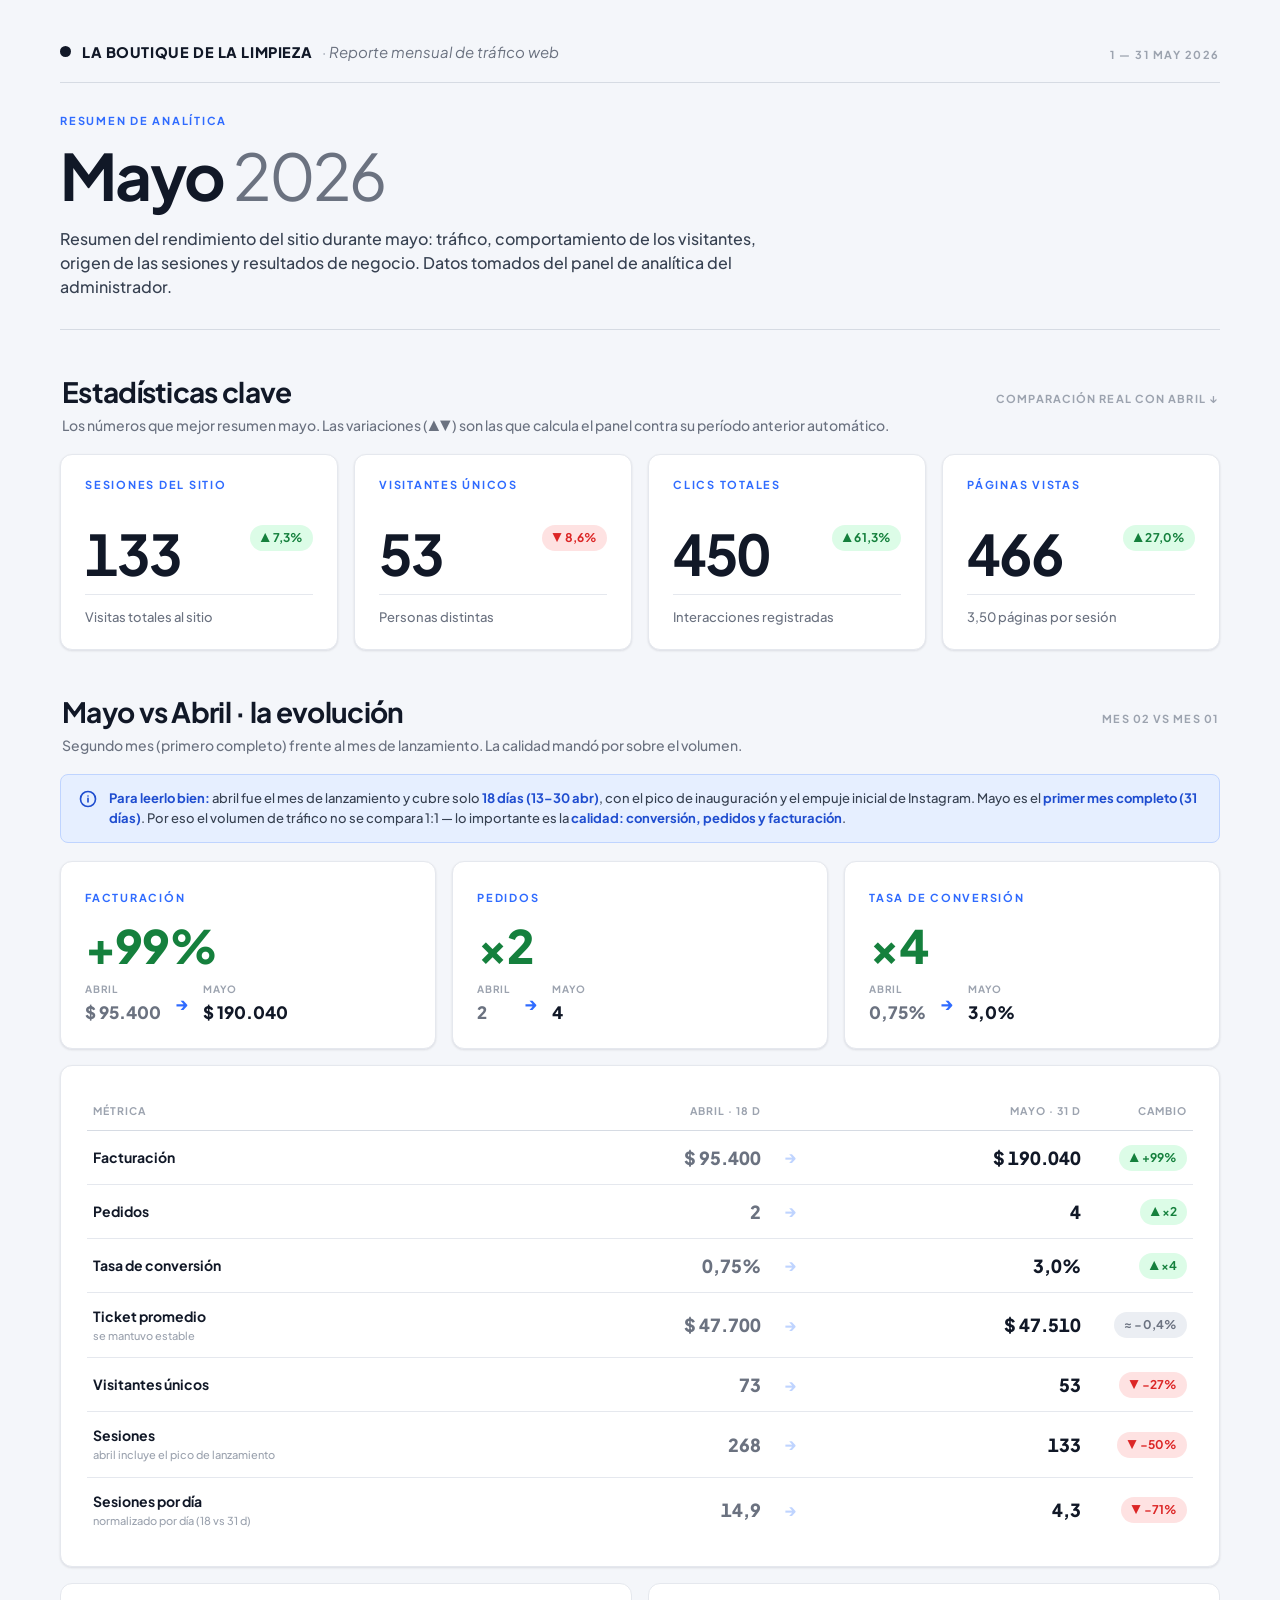
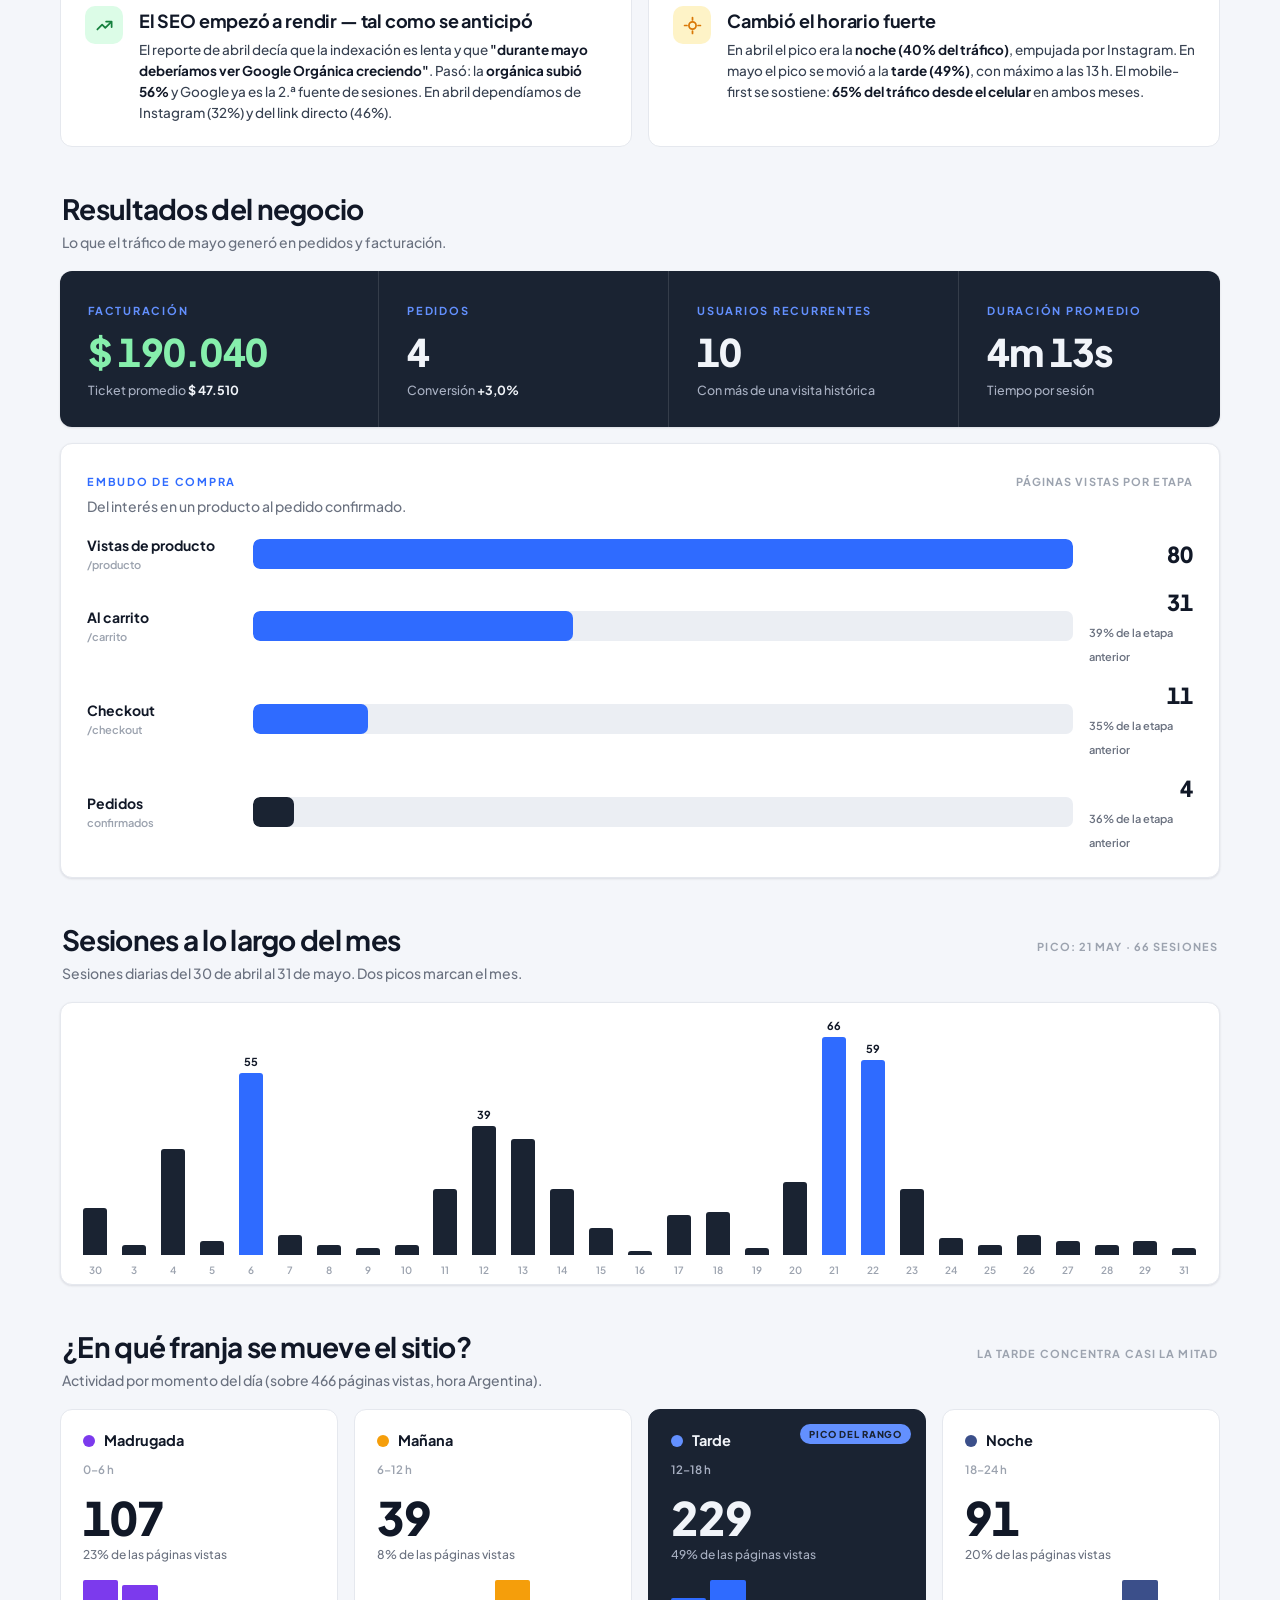
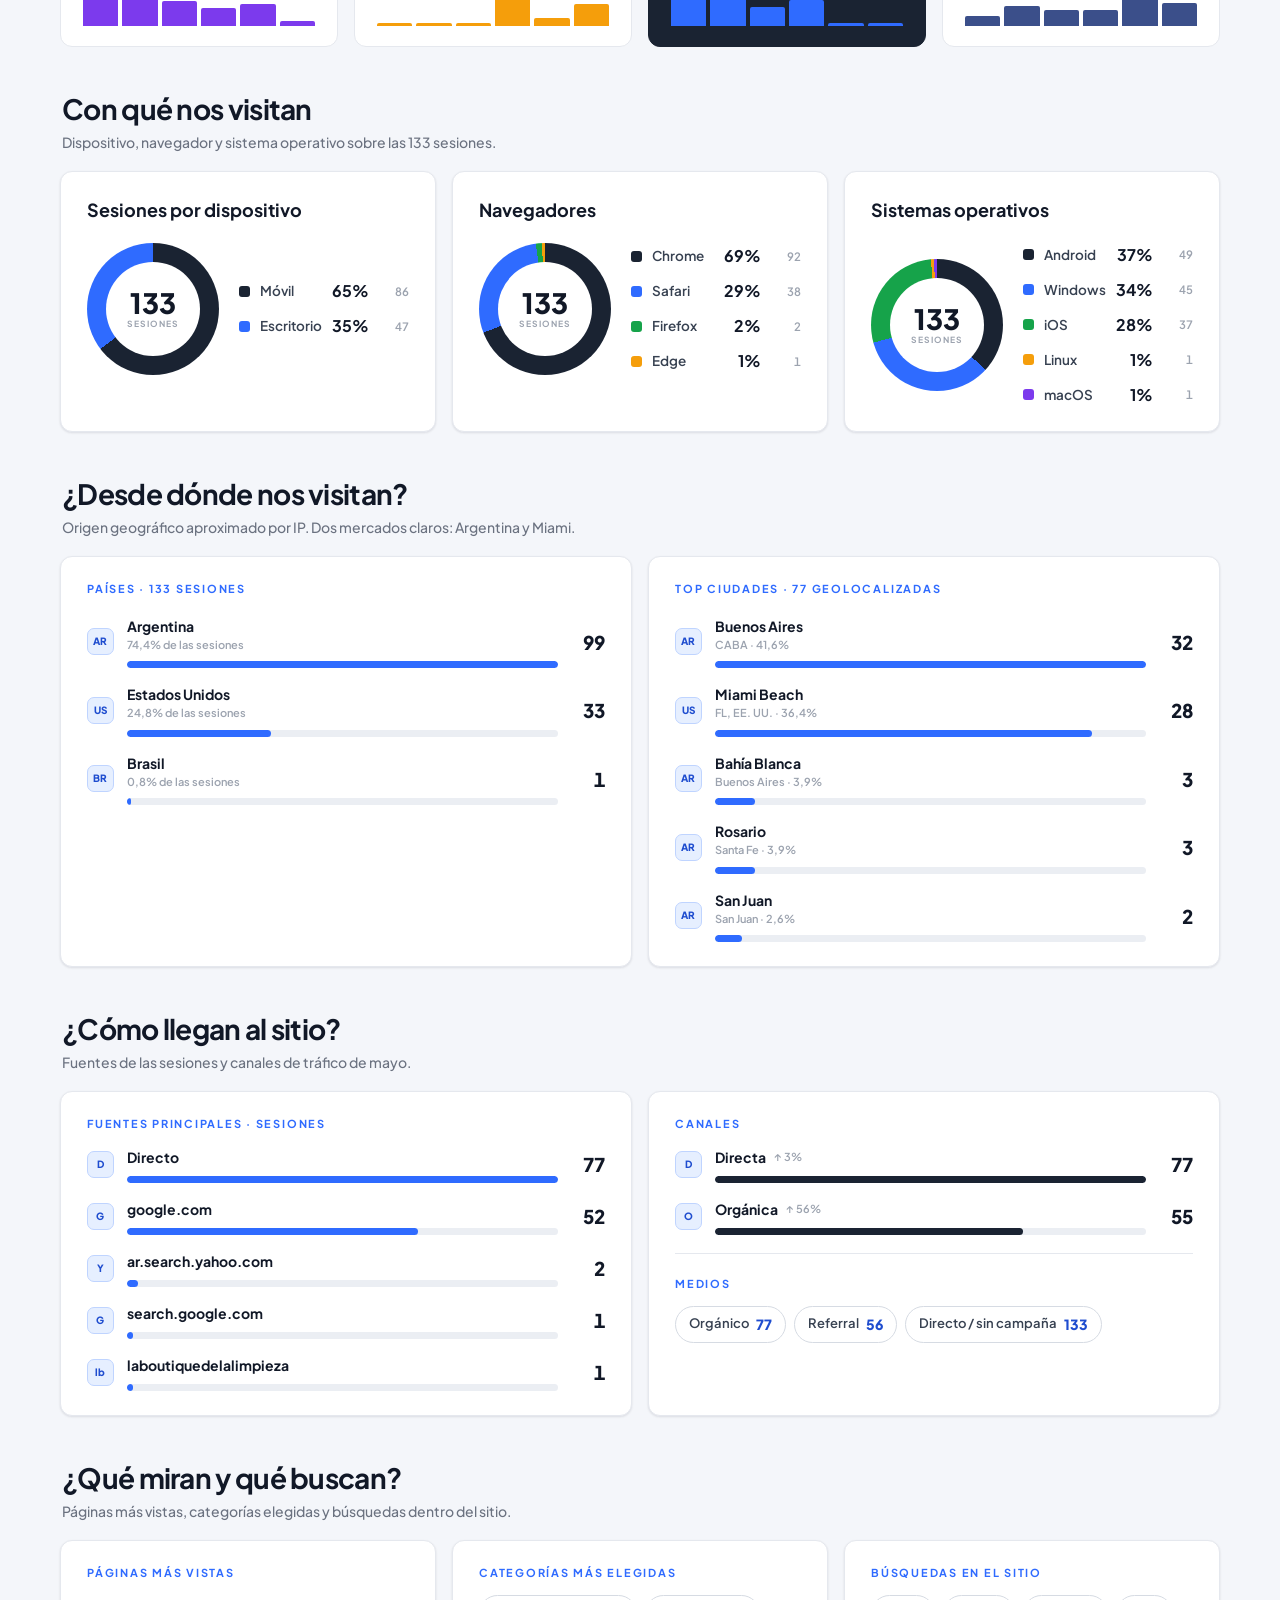
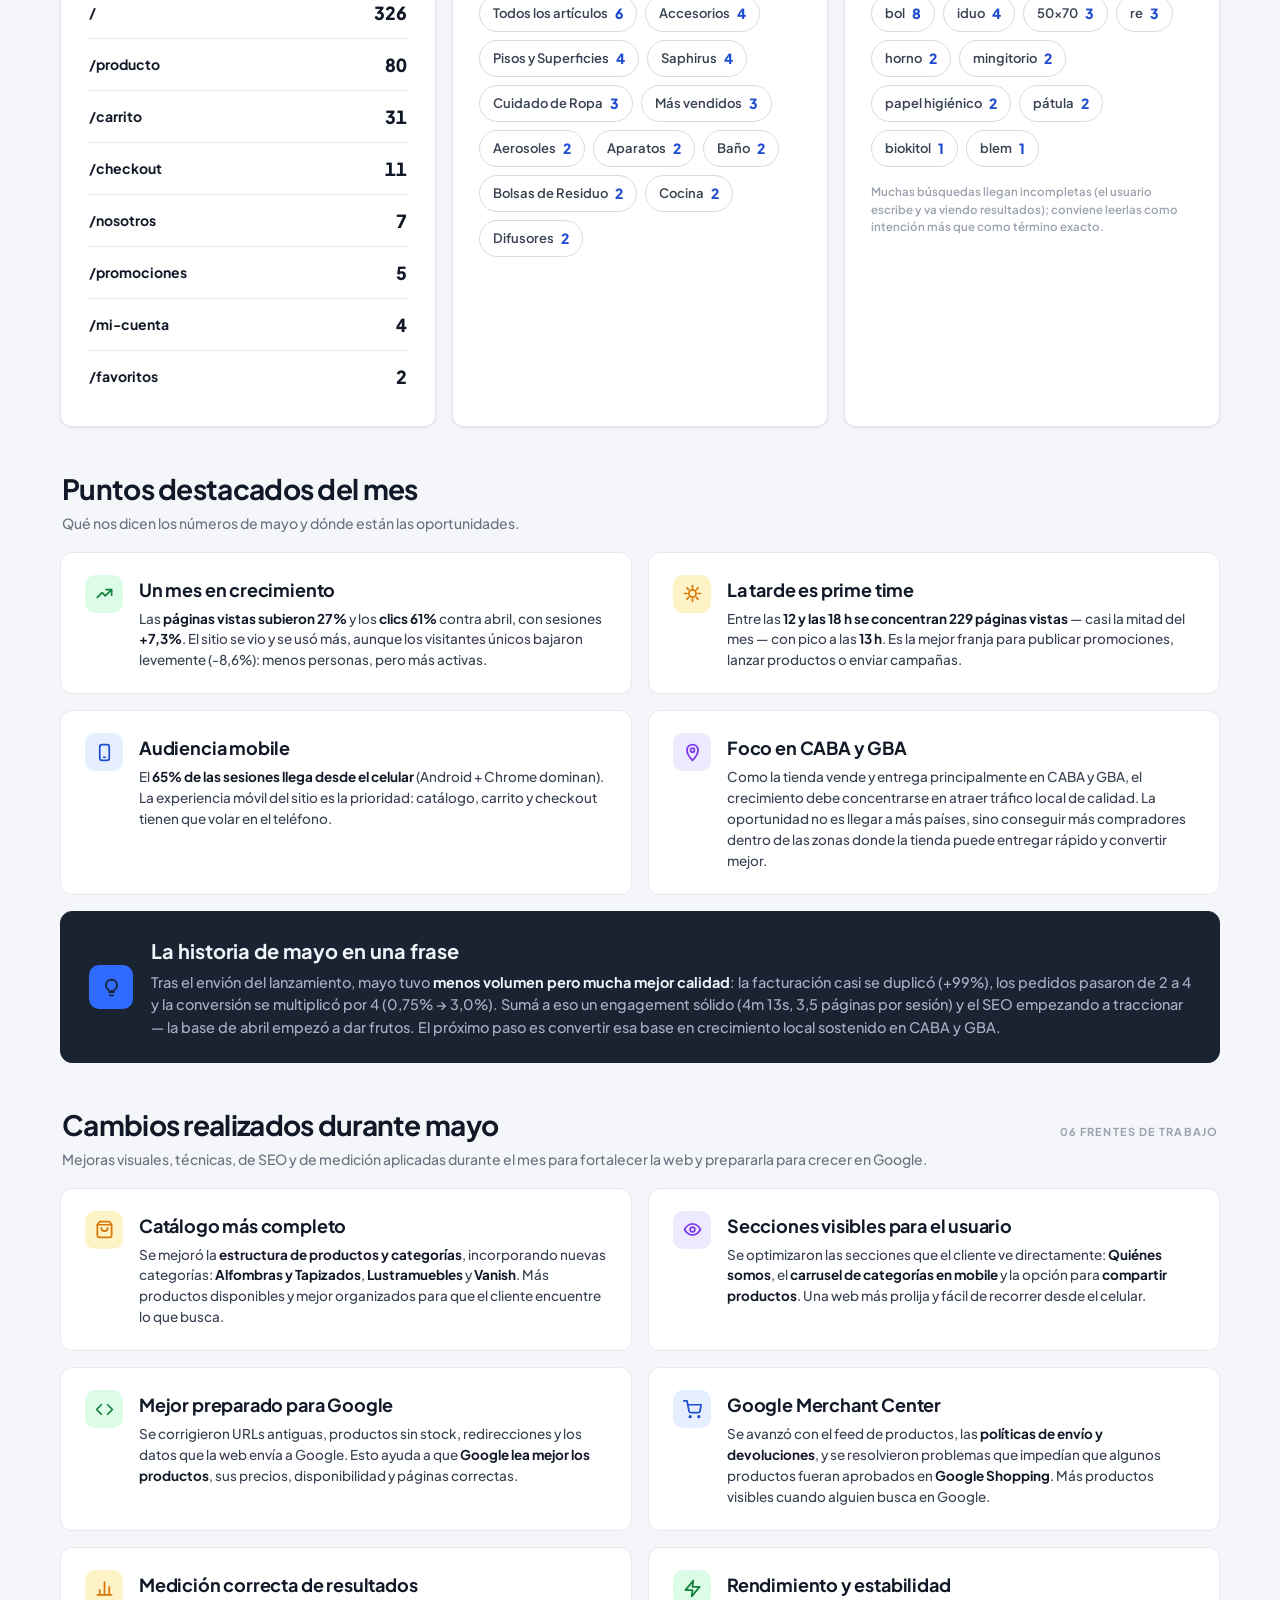
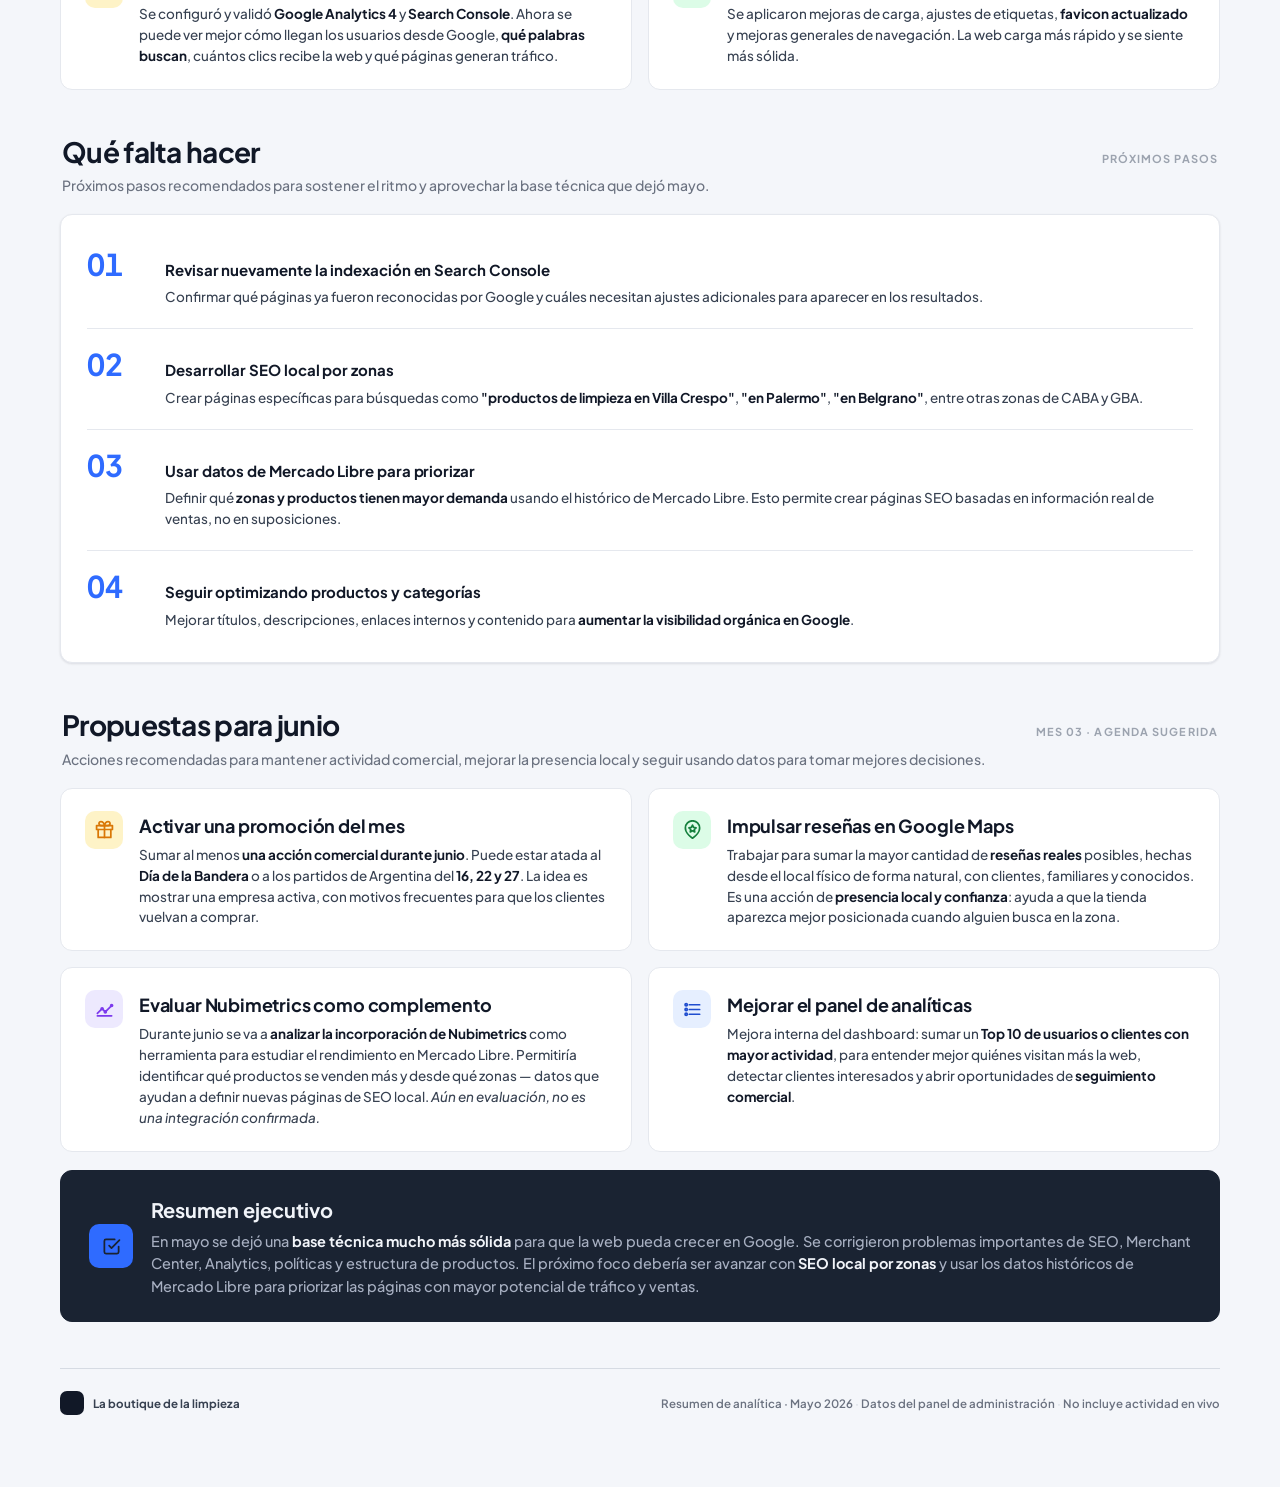
==== index.html @ 2a7512d6 "Reporte Mayo 2026" ====
<!DOCTYPE html>
<html lang="es-AR">
<head>
<meta charset="UTF-8">
<meta name="viewport" content="width=device-width, initial-scale=1.0">
<title>Resumen de Analítica · Mayo 2026 — La boutique de la limpieza</title>
<link rel="preconnect" href="https://fonts.googleapis.com">
<link rel="preconnect" href="https://fonts.gstatic.com" crossorigin>
<link href="https://fonts.googleapis.com/css2?family=Plus+Jakarta+Sans:wght@400;500;600;700;800&display=swap" rel="stylesheet">
<link rel="stylesheet" href="report.css">
</head>
<body>
<div class="page">

  <!-- ===================================================== HEADER -->
  <header class="report-head" data-screen-label="Encabezado">
    <div class="head-left">
      <div class="brand">
        <div class="brand-mark">lb</div>
        <div class="brand-name">
          <b>La boutique de la limpieza</b>
          <span>Reporte mensual de tráfico web</span>
        </div>
      </div>
      <p class="report-title">Resumen de Analítica</p>
      <h1 class="report-h1">Mayo <em>2026</em></h1>
      <p class="report-desc">Resumen del rendimiento del sitio durante mayo: tráfico, comportamiento de los visitantes, origen de las sesiones y resultados de negocio. Datos tomados del panel de analítica del administrador.</p>
    </div>
    <div class="head-right">
      <span class="range-pill">
        <svg viewBox="0 0 24 24" fill="none" stroke="currentColor" stroke-width="2.2" stroke-linecap="round" stroke-linejoin="round"><rect x="3" y="4" width="18" height="18" rx="3"/><path d="M3 9h18M8 2v4M16 2v4"/></svg>
        1 — 31 May 2026
      </span>
      <div class="head-meta">
        Período comparado: <b>abril 2026</b><br>
        Huso horario: <b>AR · Argentina</b>
      </div>
    </div>
  </header>

  <!-- ===================================================== HERO KPIs -->
  <section class="section" data-screen-label="KPIs principales">
    <div class="section-head">
      <div>
        <h2 class="section-title">Estadísticas clave</h2>
        <p class="section-sub">Los números que mejor resumen mayo. Las variaciones (▲▼) son las que calcula el panel contra su período anterior automático.</p>
      </div>
      <span class="section-note">Comparación real con abril ↓</span>
    </div>
    <div class="grid g-4">
      <div class="card kpi accent">
        <span class="eyebrow">Sesiones del sitio</span>
        <div class="kpi-row">
          <span class="kpi-num tnum">133</span>
          <span class="delta up">▲ 7,3%</span>
        </div>
        <span class="kpi-foot">Visitas totales al sitio</span>
      </div>
      <div class="card kpi">
        <span class="eyebrow">Visitantes únicos</span>
        <div class="kpi-row">
          <span class="kpi-num tnum">53</span>
          <span class="delta down">▼ 8,6%</span>
        </div>
        <span class="kpi-foot">Personas distintas</span>
      </div>
      <div class="card kpi accent">
        <span class="eyebrow">Clics totales</span>
        <div class="kpi-row">
          <span class="kpi-num tnum">450</span>
          <span class="delta up">▲ 61,3%</span>
        </div>
        <span class="kpi-foot">Interacciones registradas</span>
      </div>
      <div class="card kpi accent">
        <span class="eyebrow">Páginas vistas</span>
        <div class="kpi-row">
          <span class="kpi-num tnum">466</span>
          <span class="delta up">▲ 27,0%</span>
        </div>
        <span class="kpi-foot">3,50 páginas por sesión</span>
      </div>
    </div>
  </section>

  <!-- ===================================================== MAYO VS ABRIL -->
  <section class="section" data-screen-label="Mayo vs Abril">
    <div class="section-head">
      <div>
        <h2 class="section-title">Mayo vs Abril · la evolución</h2>
        <p class="section-sub">Segundo mes (primero completo) frente al mes de lanzamiento. La calidad mandó por sobre el volumen.</p>
      </div>
      <span class="section-note">Mes 02 vs Mes 01</span>
    </div>

    <div class="cmp-note">
      <svg viewBox="0 0 24 24" fill="none" stroke="currentColor" stroke-width="2.2" stroke-linecap="round" stroke-linejoin="round"><circle cx="12" cy="12" r="10"/><path d="M12 16v-5M12 8h.01"/></svg>
      <p><b>Para leerlo bien:</b> abril fue el mes de lanzamiento y cubre solo <b>18 días (13–30 abr)</b>, con el pico de inauguración y el empuje inicial de Instagram. Mayo es el <b>primer mes completo (31 días)</b>. Por eso el volumen de tráfico no se compara 1:1 — lo importante es la <b>calidad: conversión, pedidos y facturación</b>.</p>
    </div>

    <!-- the three business wins -->
    <div class="cmp-hero-grid">
      <div class="card cmp-card up">
        <span class="eyebrow">Facturación</span>
        <div class="cmp-delta up">+99%</div>
        <div class="cmp-flow">
          <span class="leg abr"><small>Abril</small><b>$ 95.400</b></span>
          <span class="arrow">→</span>
          <span class="leg may"><small>Mayo</small><b>$ 190.040</b></span>
        </div>
      </div>
      <div class="card cmp-card up">
        <span class="eyebrow">Pedidos</span>
        <div class="cmp-delta up">×2</div>
        <div class="cmp-flow">
          <span class="leg abr"><small>Abril</small><b>2</b></span>
          <span class="arrow">→</span>
          <span class="leg may"><small>Mayo</small><b>4</b></span>
        </div>
      </div>
      <div class="card cmp-card up">
        <span class="eyebrow">Tasa de conversión</span>
        <div class="cmp-delta up">×4</div>
        <div class="cmp-flow">
          <span class="leg abr"><small>Abril</small><b>0,75%</b></span>
          <span class="arrow">→</span>
          <span class="leg may"><small>Mayo</small><b>3,0%</b></span>
        </div>
      </div>
    </div>

    <!-- full comparison table -->
    <div class="card pad">
      <div class="cmp-row head">
        <span>Métrica</span>
        <span class="ta-r">Abril · 18 d</span>
        <span></span>
        <span class="ta-r">Mayo · 31 d</span>
        <span class="ta-r">Cambio</span>
      </div>
      <div id="cmpTable"></div>
    </div>

    <!-- narrative deltas -->
    <div class="insight-grid" style="margin-top:16px;">
      <div class="insight">
        <div class="insight-ic ic-green"><svg viewBox="0 0 24 24" fill="none" stroke="currentColor" stroke-width="2.2" stroke-linecap="round" stroke-linejoin="round"><path d="M3 17l6-6 4 4 7-7"/><path d="M14 7h7v7"/></svg></div>
        <div>
          <h4>El SEO empezó a rendir — tal como se anticipó</h4>
          <p>El reporte de abril decía que la indexación es lenta y que <b>"durante mayo deberíamos ver Google Orgánica creciendo"</b>. Pasó: la <b>orgánica subió 56%</b> y Google ya es la 2.ª fuente de sesiones. En abril dependíamos de Instagram (32%) y del link directo (46%).</p>
        </div>
      </div>
      <div class="insight">
        <div class="insight-ic ic-amber"><svg viewBox="0 0 24 24" fill="none" stroke="currentColor" stroke-width="2.2" stroke-linecap="round" stroke-linejoin="round"><path d="M12 2v3M12 19v3M2 12h3M19 12h3"/><circle cx="12" cy="12" r="4.5"/></svg></div>
        <div>
          <h4>Cambió el horario fuerte</h4>
          <p>En abril el pico era la <b>noche (40% del tráfico)</b>, empujada por Instagram. En mayo el pico se movió a la <b>tarde (49%)</b>, con máximo a las 13 h. El mobile-first se sostiene: <b>65% del tráfico desde el celular</b> en ambos meses.</p>
        </div>
      </div>
    </div>
  </section>

  <!-- ===================================================== BUSINESS BAND -->
  <section class="section" data-screen-label="Resultados de negocio">
    <div class="section-head">
      <div>
        <h2 class="section-title">Resultados del negocio</h2>
        <p class="section-sub">Lo que el tráfico de mayo generó en pedidos y facturación.</p>
      </div>
    </div>
    <div class="card biz">
      <div class="biz-grid">
        <div class="biz-cell">
          <span class="eyebrow">Facturación</span>
          <div class="biz-num money tnum">$ 190.040</div>
          <span class="biz-foot">Ticket promedio <b>$ 47.510</b></span>
        </div>
        <div class="biz-cell">
          <span class="eyebrow">Pedidos</span>
          <div class="biz-num tnum">4</div>
          <span class="biz-foot">Conversión <b>+3,0%</b></span>
        </div>
        <div class="biz-cell">
          <span class="eyebrow">Usuarios recurrentes</span>
          <div class="biz-num tnum">10</div>
          <span class="biz-foot">Con más de una visita histórica</span>
        </div>
        <div class="biz-cell">
          <span class="eyebrow">Duración promedio</span>
          <div class="biz-num tnum">4m 13s</div>
          <span class="biz-foot">Tiempo por sesión</span>
        </div>
      </div>
    </div>

    <!-- funnel -->
    <div class="card pad" style="margin-top:16px;">
      <div class="section-head" style="margin:0 0 18px;">
        <div>
          <span class="eyebrow">Embudo de compra</span>
          <p class="section-sub" style="margin-top:4px;">Del interés en un producto al pedido confirmado.</p>
        </div>
        <span class="section-note">Páginas vistas por etapa</span>
      </div>
      <div class="funnel" id="funnel"></div>
    </div>
  </section>

  <!-- ===================================================== DAILY TREND -->
  <section class="section" data-screen-label="Sesiones a lo largo del mes">
    <div class="section-head">
      <div>
        <h2 class="section-title">Sesiones a lo largo del mes</h2>
        <p class="section-sub">Sesiones diarias del 30 de abril al 31 de mayo. Dos picos marcan el mes.</p>
      </div>
      <span class="section-note">Pico: 21 may · 66 sesiones</span>
    </div>
    <div class="card chart-wrap">
      <div class="bars" id="dailyBars"></div>
      <div class="axis-row" id="dailyAxis"></div>
    </div>
  </section>

  <!-- ===================================================== TIME OF DAY -->
  <section class="section" data-screen-label="Cuándo nos visitan">
    <div class="section-head">
      <div>
        <h2 class="section-title">¿En qué franja se mueve el sitio?</h2>
        <p class="section-sub">Actividad por momento del día (sobre 466 páginas vistas, hora Argentina).</p>
      </div>
      <span class="section-note">La tarde concentra casi la mitad</span>
    </div>
    <div class="tod-grid" id="todGrid"></div>
  </section>

  <!-- ===================================================== AUDIENCE / DONUTS -->
  <section class="section" data-screen-label="Quiénes nos visitan">
    <div class="section-head">
      <div>
        <h2 class="section-title">Con qué nos visitan</h2>
        <p class="section-sub">Dispositivo, navegador y sistema operativo sobre las 133 sesiones.</p>
      </div>
    </div>
    <div class="grid g-3">
      <div class="card donut-card">
        <h4>Sesiones por dispositivo</h4>
        <div class="donut-body">
          <div class="donut" id="donutDevice"><div class="donut-center"><span class="dc-label">Sesiones</span><span class="dc-num">133</span></div></div>
          <div class="legend" id="legendDevice"></div>
        </div>
      </div>
      <div class="card donut-card">
        <h4>Navegadores</h4>
        <div class="donut-body">
          <div class="donut" id="donutBrowser"><div class="donut-center"><span class="dc-label">Sesiones</span><span class="dc-num">133</span></div></div>
          <div class="legend" id="legendBrowser"></div>
        </div>
      </div>
      <div class="card donut-card">
        <h4>Sistemas operativos</h4>
        <div class="donut-body">
          <div class="donut" id="donutOs"><div class="donut-center"><span class="dc-label">Sesiones</span><span class="dc-num">133</span></div></div>
          <div class="legend" id="legendOs"></div>
        </div>
      </div>
    </div>
  </section>

  <!-- ===================================================== GEOGRAPHY -->
  <section class="section" data-screen-label="De dónde nos visitan">
    <div class="section-head">
      <div>
        <h2 class="section-title">¿Desde dónde nos visitan?</h2>
        <p class="section-sub">Origen geográfico aproximado por IP. Dos mercados claros: Argentina y Miami.</p>
      </div>
    </div>
    <div class="grid g-2">
      <div class="card pad">
        <div class="section-head" style="margin:0 0 18px;">
          <span class="eyebrow">Países · 133 sesiones</span>
        </div>
        <div class="bar-list" id="countries"></div>
      </div>
      <div class="card pad">
        <div class="section-head" style="margin:0 0 18px;">
          <span class="eyebrow">Top ciudades · 77 geolocalizadas</span>
        </div>
        <div class="bar-list" id="cities"></div>
      </div>
    </div>
  </section>

  <!-- ===================================================== SOURCES -->
  <section class="section" data-screen-label="Cómo llegan">
    <div class="section-head">
      <div>
        <h2 class="section-title">¿Cómo llegan al sitio?</h2>
        <p class="section-sub">Fuentes de las sesiones y canales de tráfico de mayo.</p>
      </div>
    </div>
    <div class="grid g-2">
      <div class="card pad">
        <div class="section-head" style="margin:0 0 14px;">
          <span class="eyebrow">Fuentes principales · sesiones</span>
        </div>
        <div class="bar-list" id="sources"></div>
      </div>
      <div class="card pad">
        <div class="section-head" style="margin:0 0 14px;">
          <span class="eyebrow">Canales</span>
        </div>
        <div class="bar-list" id="channels"></div>
        <div style="margin-top:18px; padding-top:16px; border-top:1px solid var(--border);">
          <span class="eyebrow">Medios</span>
          <div class="chips" style="margin-top:12px;">
            <span class="chip">Orgánico <b>77</b></span>
            <span class="chip">Referral <b>56</b></span>
            <span class="chip">Directo / sin campaña <b>133</b></span>
          </div>
        </div>
      </div>
    </div>
  </section>

  <!-- ===================================================== CONTENT -->
  <section class="section" data-screen-label="Qué miran">
    <div class="section-head">
      <div>
        <h2 class="section-title">¿Qué miran y qué buscan?</h2>
        <p class="section-sub">Páginas más vistas, categorías elegidas y búsquedas dentro del sitio.</p>
      </div>
    </div>
    <div class="grid g-3">
      <div class="card pad">
        <div class="section-head" style="margin:0 0 6px;">
          <span class="eyebrow">Páginas más vistas</span>
        </div>
        <div class="row-list" id="pages"></div>
      </div>
      <div class="card pad">
        <div class="section-head" style="margin:0 0 14px;">
          <span class="eyebrow">Categorías más elegidas</span>
        </div>
        <div class="chips" id="categories"></div>
      </div>
      <div class="card pad">
        <div class="section-head" style="margin:0 0 14px;">
          <span class="eyebrow">Búsquedas en el sitio</span>
        </div>
        <div class="chips" id="searches"></div>
        <p style="font-size:11.5px; color:var(--label); font-weight:600; margin:16px 0 0; line-height:1.5;">Muchas búsquedas llegan incompletas (el usuario escribe y va viendo resultados); conviene leerlas como intención más que como término exacto.</p>
      </div>
    </div>
  </section>

  <!-- ===================================================== INSIGHTS -->
  <section class="section" data-screen-label="Conclusiones">
    <div class="section-head">
      <div>
        <h2 class="section-title">Puntos destacados del mes</h2>
        <p class="section-sub">Qué nos dicen los números de mayo y dónde están las oportunidades.</p>
      </div>
    </div>
    <div class="insight-grid">
      <div class="insight">
        <div class="insight-ic ic-green"><svg viewBox="0 0 24 24" fill="none" stroke="currentColor" stroke-width="2.2" stroke-linecap="round" stroke-linejoin="round"><path d="M3 17l6-6 4 4 7-7"/><path d="M14 7h7v7"/></svg></div>
        <div>
          <h4>Un mes en crecimiento</h4>
          <p>Las <b>páginas vistas subieron 27%</b> y los <b>clics 61%</b> contra abril, con sesiones <b>+7,3%</b>. El sitio se vio y se usó más, aunque los visitantes únicos bajaron levemente (-8,6%): menos personas, pero más activas.</p>
        </div>
      </div>
      <div class="insight">
        <div class="insight-ic ic-amber"><svg viewBox="0 0 24 24" fill="none" stroke="currentColor" stroke-width="2.2" stroke-linecap="round" stroke-linejoin="round"><circle cx="12" cy="12" r="4.5"/><path d="M12 2v3M12 19v3M2 12h3M19 12h3M5 5l2 2M17 17l2 2M19 5l-2 2M7 17l-2 2"/></svg></div>
        <div>
          <h4>La tarde es prime time</h4>
          <p>Entre las <b>12 y las 18 h se concentran 229 páginas vistas</b> — casi la mitad del mes — con pico a las <b>13 h</b>. Es la mejor franja para publicar promociones, lanzar productos o enviar campañas.</p>
        </div>
      </div>
      <div class="insight">
        <div class="insight-ic ic-blue"><svg viewBox="0 0 24 24" fill="none" stroke="currentColor" stroke-width="2.2" stroke-linecap="round" stroke-linejoin="round"><rect x="6" y="2" width="12" height="20" rx="3"/><path d="M11 18h2"/></svg></div>
        <div>
          <h4>Audiencia mobile</h4>
          <p>El <b>65% de las sesiones llega desde el celular</b> (Android + Chrome dominan). La experiencia móvil del sitio es la prioridad: catálogo, carrito y checkout tienen que volar en el teléfono.</p>
        </div>
      </div>
      <div class="insight">
        <div class="insight-ic ic-purple"><svg viewBox="0 0 24 24" fill="none" stroke="currentColor" stroke-width="2.2" stroke-linecap="round" stroke-linejoin="round"><path d="M12 2C8.13 2 5 5.13 5 9c0 5.25 7 13 7 13s7-7.75 7-13c0-3.87-3.13-7-7-7z"/><circle cx="12" cy="9" r="2.5"/></svg></div>
        <div>
          <h4>Foco en CABA y GBA</h4>
          <p>Como la tienda vende y entrega principalmente en CABA y GBA, el crecimiento debe concentrarse en atraer tráfico local de calidad. La oportunidad no es llegar a más países, sino conseguir más compradores dentro de las zonas donde la tienda puede entregar rápido y convertir mejor.</p>
        </div>
      </div>
    </div>

    <div class="takeaway">
      <div class="insight-ic"><svg viewBox="0 0 24 24" fill="none" stroke="currentColor" stroke-width="2.2" stroke-linecap="round" stroke-linejoin="round"><path d="M9 18h6M10 22h4M12 2a7 7 0 0 0-4 12.7c.6.5 1 1.2 1 2h6c0-.8.4-1.5 1-2A7 7 0 0 0 12 2z"/></svg></div>
      <div>
        <h4>La historia de mayo en una frase</h4>
        <p>Tras el envión del lanzamiento, mayo tuvo <b>menos volumen pero mucha mejor calidad</b>: la facturación casi se duplicó (+99%), los pedidos pasaron de 2 a 4 y la conversión se multiplicó por 4 (0,75% → 3,0%). Sumá a eso un engagement sólido (4m 13s, 3,5 páginas por sesión) y el SEO empezando a traccionar — la base de abril empezó a dar frutos. El próximo paso es convertir esa base en crecimiento local sostenido en CABA y GBA.</p>
      </div>
    </div>
  </section>

  <!-- ===================================================== CAMBIOS REALIZADOS -->
  <section class="section" data-screen-label="Cambios realizados durante mayo">
    <div class="section-head">
      <div>
        <h2 class="section-title">Cambios realizados durante mayo</h2>
        <p class="section-sub">Mejoras visuales, técnicas, de SEO y de medición aplicadas durante el mes para fortalecer la web y prepararla para crecer en Google.</p>
      </div>
      <span class="section-note">06 frentes de trabajo</span>
    </div>
    <div class="insight-grid">
      <div class="insight">
        <div class="insight-ic ic-amber"><svg viewBox="0 0 24 24" fill="none" stroke="currentColor" stroke-width="2.2" stroke-linecap="round" stroke-linejoin="round"><path d="M6 2L3 6v14a2 2 0 0 0 2 2h14a2 2 0 0 0 2-2V6l-3-4z"/><line x1="3" y1="6" x2="21" y2="6"/><path d="M16 10a4 4 0 0 1-8 0"/></svg></div>
        <div>
          <h4>Catálogo más completo</h4>
          <p>Se mejoró la <b>estructura de productos y categorías</b>, incorporando nuevas categorías: <b>Alfombras y Tapizados</b>, <b>Lustramuebles</b> y <b>Vanish</b>. Más productos disponibles y mejor organizados para que el cliente encuentre lo que busca.</p>
        </div>
      </div>
      <div class="insight">
        <div class="insight-ic ic-purple"><svg viewBox="0 0 24 24" fill="none" stroke="currentColor" stroke-width="2.2" stroke-linecap="round" stroke-linejoin="round"><path d="M2 12s3.5-7 10-7 10 7 10 7-3.5 7-10 7-10-7-10-7z"/><circle cx="12" cy="12" r="3"/></svg></div>
        <div>
          <h4>Secciones visibles para el usuario</h4>
          <p>Se optimizaron las secciones que el cliente ve directamente: <b>Quiénes somos</b>, el <b>carrusel de categorías en mobile</b> y la opción para <b>compartir productos</b>. Una web más prolija y fácil de recorrer desde el celular.</p>
        </div>
      </div>
      <div class="insight">
        <div class="insight-ic ic-green"><svg viewBox="0 0 24 24" fill="none" stroke="currentColor" stroke-width="2.2" stroke-linecap="round" stroke-linejoin="round"><polyline points="16 18 22 12 16 6"/><polyline points="8 6 2 12 8 18"/></svg></div>
        <div>
          <h4>Mejor preparado para Google</h4>
          <p>Se corrigieron URLs antiguas, productos sin stock, redirecciones y los datos que la web envía a Google. Esto ayuda a que <b>Google lea mejor los productos</b>, sus precios, disponibilidad y páginas correctas.</p>
        </div>
      </div>
      <div class="insight">
        <div class="insight-ic ic-blue"><svg viewBox="0 0 24 24" fill="none" stroke="currentColor" stroke-width="2.2" stroke-linecap="round" stroke-linejoin="round"><circle cx="9" cy="21" r="1"/><circle cx="20" cy="21" r="1"/><path d="M1 1h4l2.7 13.4a2 2 0 0 0 2 1.6h9.7a2 2 0 0 0 2-1.6L23 6H6"/></svg></div>
        <div>
          <h4>Google Merchant Center</h4>
          <p>Se avanzó con el feed de productos, las <b>políticas de envío y devoluciones</b>, y se resolvieron problemas que impedían que algunos productos fueran aprobados en <b>Google Shopping</b>. Más productos visibles cuando alguien busca en Google.</p>
        </div>
      </div>
      <div class="insight">
        <div class="insight-ic ic-amber"><svg viewBox="0 0 24 24" fill="none" stroke="currentColor" stroke-width="2.2" stroke-linecap="round" stroke-linejoin="round"><line x1="18" y1="20" x2="18" y2="10"/><line x1="12" y1="20" x2="12" y2="4"/><line x1="6" y1="20" x2="6" y2="14"/><line x1="3" y1="20" x2="21" y2="20"/></svg></div>
        <div>
          <h4>Medición correcta de resultados</h4>
          <p>Se configuró y validó <b>Google Analytics 4</b> y <b>Search Console</b>. Ahora se puede ver mejor cómo llegan los usuarios desde Google, <b>qué palabras buscan</b>, cuántos clics recibe la web y qué páginas generan tráfico.</p>
        </div>
      </div>
      <div class="insight">
        <div class="insight-ic ic-green"><svg viewBox="0 0 24 24" fill="none" stroke="currentColor" stroke-width="2.2" stroke-linecap="round" stroke-linejoin="round"><polygon points="13 2 3 14 12 14 11 22 21 10 12 10 13 2"/></svg></div>
        <div>
          <h4>Rendimiento y estabilidad</h4>
          <p>Se aplicaron mejoras de carga, ajustes de etiquetas, <b>favicon actualizado</b> y mejoras generales de navegación. La web carga más rápido y se siente más sólida.</p>
        </div>
      </div>
    </div>
  </section>

  <!-- ===================================================== QUÉ FALTA HACER -->
  <section class="section" data-screen-label="Qué falta hacer">
    <div class="section-head">
      <div>
        <h2 class="section-title">Qué falta hacer</h2>
        <p class="section-sub">Próximos pasos recomendados para sostener el ritmo y aprovechar la base técnica que dejó mayo.</p>
      </div>
      <span class="section-note">Próximos pasos</span>
    </div>
    <div class="card pad next-list">
      <div class="nl-row">
        <span class="nl-n">01</span>
        <div class="nl-body">
          <h5>Revisar nuevamente la indexación en Search Console</h5>
          <p>Confirmar qué páginas ya fueron reconocidas por Google y cuáles necesitan ajustes adicionales para aparecer en los resultados.</p>
        </div>
      </div>
      <div class="nl-row">
        <span class="nl-n">02</span>
        <div class="nl-body">
          <h5>Desarrollar SEO local por zonas</h5>
          <p>Crear páginas específicas para búsquedas como <b>"productos de limpieza en Villa Crespo"</b>, <b>"en Palermo"</b>, <b>"en Belgrano"</b>, entre otras zonas de CABA y GBA.</p>
        </div>
      </div>
      <div class="nl-row">
        <span class="nl-n">03</span>
        <div class="nl-body">
          <h5>Usar datos de Mercado Libre para priorizar</h5>
          <p>Definir qué <b>zonas y productos tienen mayor demanda</b> usando el histórico de Mercado Libre. Esto permite crear páginas SEO basadas en información real de ventas, no en suposiciones.</p>
        </div>
      </div>
      <div class="nl-row">
        <span class="nl-n">04</span>
        <div class="nl-body">
          <h5>Seguir optimizando productos y categorías</h5>
          <p>Mejorar títulos, descripciones, enlaces internos y contenido para <b>aumentar la visibilidad orgánica en Google</b>.</p>
        </div>
      </div>
    </div>
  </section>

  <!-- ===================================================== PROPUESTAS PARA JUNIO -->
  <section class="section" data-screen-label="Propuestas para junio">
    <div class="section-head">
      <div>
        <h2 class="section-title">Propuestas para junio</h2>
        <p class="section-sub">Acciones recomendadas para mantener actividad comercial, mejorar la presencia local y seguir usando datos para tomar mejores decisiones.</p>
      </div>
      <span class="section-note">Mes 03 · agenda sugerida</span>
    </div>
    <div class="insight-grid">
      <div class="insight">
        <div class="insight-ic ic-amber"><svg viewBox="0 0 24 24" fill="none" stroke="currentColor" stroke-width="2.2" stroke-linecap="round" stroke-linejoin="round"><polyline points="20 12 20 22 4 22 4 12"/><rect x="2" y="7" width="20" height="5"/><line x1="12" y1="22" x2="12" y2="7"/><path d="M12 7H7.5a2.5 2.5 0 0 1 0-5C11 2 12 7 12 7z"/><path d="M12 7h4.5a2.5 2.5 0 0 0 0-5C13 2 12 7 12 7z"/></svg></div>
        <div>
          <h4>Activar una promoción del mes</h4>
          <p>Sumar al menos <b>una acción comercial durante junio</b>. Puede estar atada al <b>Día de la Bandera</b> o a los partidos de Argentina del <b>16, 22 y 27</b>. La idea es mostrar una empresa activa, con motivos frecuentes para que los clientes vuelvan a comprar.</p>
        </div>
      </div>
      <div class="insight">
        <div class="insight-ic ic-green"><svg viewBox="0 0 24 24" fill="none" stroke="currentColor" stroke-width="2.2" stroke-linecap="round" stroke-linejoin="round"><path d="M21 10c0 7-9 13-9 13s-9-6-9-13a9 9 0 0 1 18 0z"/><path d="M12 6.5l1.4 2.8 3.1.5-2.25 2.2.55 3.1-2.8-1.5-2.8 1.5.55-3.1L7.5 9.8l3.1-.5L12 6.5z"/></svg></div>
        <div>
          <h4>Impulsar reseñas en Google Maps</h4>
          <p>Trabajar para sumar la mayor cantidad de <b>reseñas reales</b> posibles, hechas desde el local físico de forma natural, con clientes, familiares y conocidos. Es una acción de <b>presencia local y confianza</b>: ayuda a que la tienda aparezca mejor posicionada cuando alguien busca en la zona.</p>
        </div>
      </div>
      <div class="insight">
        <div class="insight-ic ic-purple"><svg viewBox="0 0 24 24" fill="none" stroke="currentColor" stroke-width="2.2" stroke-linecap="round" stroke-linejoin="round"><line x1="3" y1="20" x2="21" y2="20"/><polyline points="3 17 9 11 13 15 21 7"/><circle cx="9" cy="11" r="1.2"/><circle cx="13" cy="15" r="1.2"/><circle cx="21" cy="7" r="1.2"/></svg></div>
        <div>
          <h4>Evaluar Nubimetrics como complemento</h4>
          <p>Durante junio se va a <b>analizar la incorporación de Nubimetrics</b> como herramienta para estudiar el rendimiento en Mercado Libre. Permitiría identificar qué productos se venden más y desde qué zonas — datos que ayudan a definir nuevas páginas de SEO local. <i>Aún en evaluación, no es una integración confirmada.</i></p>
        </div>
      </div>
      <div class="insight">
        <div class="insight-ic ic-blue"><svg viewBox="0 0 24 24" fill="none" stroke="currentColor" stroke-width="2.2" stroke-linecap="round" stroke-linejoin="round"><line x1="8" y1="6" x2="21" y2="6"/><line x1="8" y1="12" x2="21" y2="12"/><line x1="8" y1="18" x2="21" y2="18"/><circle cx="4" cy="6" r="1.4"/><circle cx="4" cy="12" r="1.4"/><circle cx="4" cy="18" r="1.4"/></svg></div>
        <div>
          <h4>Mejorar el panel de analíticas</h4>
          <p>Mejora interna del dashboard: sumar un <b>Top 10 de usuarios o clientes con mayor actividad</b>, para entender mejor quiénes visitan más la web, detectar clientes interesados y abrir oportunidades de <b>seguimiento comercial</b>.</p>
        </div>
      </div>
    </div>

    <div class="takeaway" style="margin-top:18px;">
      <div class="insight-ic"><svg viewBox="0 0 24 24" fill="none" stroke="currentColor" stroke-width="2.2" stroke-linecap="round" stroke-linejoin="round"><path d="M9 11l3 3L22 4"/><path d="M21 12v7a2 2 0 0 1-2 2H5a2 2 0 0 1-2-2V5a2 2 0 0 1 2-2h11"/></svg></div>
      <div>
        <h4>Resumen ejecutivo</h4>
        <p>En mayo se dejó una <b>base técnica mucho más sólida</b> para que la web pueda crecer en Google. Se corrigieron problemas importantes de SEO, Merchant Center, Analytics, políticas y estructura de productos. El próximo foco debería ser avanzar con <b>SEO local por zonas</b> y usar los datos históricos de Mercado Libre para priorizar las páginas con mayor potencial de tráfico y ventas.</p>
      </div>
    </div>
  </section>

  <!-- ===================================================== FOOTER -->
  <footer class="report-foot">
    <span class="ft-brand">
      <span class="brand-mark" style="width:24px;height:24px;font-size:11px;border-radius:7px;">lb</span>
      La boutique de la limpieza
    </span>
    <span>Resumen de analítica · Mayo 2026 <span class="dotsep">·</span> Datos del panel de administración <span class="dotsep">·</span> No incluye actividad en vivo</span>
  </footer>

</div>

<script src="charts.js"></script>
<template id="__bundler_thumbnail">
<svg viewBox="0 0 100 100" xmlns="http://www.w3.org/2000/svg">
  <rect width="100" height="100" rx="20" fill="#2f6bff"/>
  <rect x="30" y="52" width="9" height="18" rx="2.5" fill="#bcd0ff"/>
  <rect x="45.5" y="40" width="9" height="30" rx="2.5" fill="#ffffff"/>
  <rect x="61" y="30" width="9" height="40" rx="2.5" fill="#8fe3b6"/>
  <circle cx="34.5" cy="34" r="4" fill="#ffffff"/>
  <path d="M34.5 34 L50 26 L65.5 22" stroke="#ffffff" stroke-width="3" fill="none" stroke-linecap="round" stroke-linejoin="round"/>
</svg>
</template>
</body>
</html>
---- report.css ----
/* ============================================================
   La Boutique de la Limpieza — Editorial report system "DE CASO"
   Lifted from the April 2026 PDF: warm cream surfaces, high-contrast
   serif display (italic + bold roman), gold/camel accent, and a card
   system mixing near-black, cream and gold cards with serif numerals.
   ============================================================ */

:root {
  /* ---- type (unified sans, modern dashboard look) ---- */
  --sans: "Plus Jakarta Sans", "Hanken Grotesk", "Inter", -apple-system, BlinkMacSystemFont, "Segoe UI", sans-serif;
  --serif: var(--sans);

  /* ---- light surfaces (admin-panel style) ---- */
  --bg: #F4F6FA;          /* page bg — cool light gray */
  --bg-2: #EBEEF3;        /* track / well */
  --card: #FFFFFF;        /* pure white card */
  --ink-card: #1A2332;    /* dark navy card (used sparingly) */
  --ink-card-2: #243049;
  --gold-card: #2F6BFF;   /* primary blue accent fill (was camel gold) */
  --border: #E5E8EE;      /* cool hairline */
  --border-strong: #D6DBE3;
  --border-dark: rgba(255,255,255,.12);

  /* ---- ink ---- */
  --ink: #111827;         /* near-black text */
  --ink-2: #374151;       /* dark gray */
  --ink-3: #6B7280;       /* medium gray */
  --label: #9CA3AF;       /* muted label */
  --on-dark: #F1F4F9;     /* text on dark cards */
  --on-dark-soft: #A8B0C2;
  --on-gold: #FFFFFF;     /* text on blue accent cards */
  --on-gold-soft: #DCE6FF;

  /* ---- BLUE accent (mapped over former gold tokens for HTML compat) ---- */
  --gold: #2F6BFF;        /* primary blue (eyebrows / accents) */
  --gold-bright: #6390FF; /* blue lighter (for dark backgrounds) */
  --gold-deep: #1F4DCF;   /* blue darker */
  --gold-soft: #E6EFFF;   /* blue tint background */
  --gold-line: #BFD4FF;   /* blue light border */

  /* ---- chart spectrum (modern, cool) ---- */
  --c-indigo: #6366F1;
  --c-orange: #F59E0B;
  --c-yellow: #FCD34D;
  --c-tan:    #2F6BFF;

  /* ---- semantics (clean, dashboard) ---- */
  --green: #16A34A;
  --green-ink: #15803D;
  --green-050: #DCFCE7;
  --red: #DC2626;
  --red-050: #FEE2E2;
  --amber: #D97706;
  --amber-050: #FEF3C7;
  --purple: #7C3AED;
  --purple-050: #EDE9FE;

  /* ---- shape ---- */
  --r-card: 12px;
  --r-inner: 8px;
  --r-pill: 999px;
  --sh-card: 0 1px 2px rgba(17,24,39,.05), 0 1px 3px rgba(17,24,39,.06);
  --sh-soft: 0 1px 2px rgba(17,24,39,.04), 0 12px 28px -14px rgba(17,24,39,.14);

  --maxw: 1240px;
}

* { box-sizing: border-box; }
html { -webkit-text-size-adjust: 100%; }

body {
  margin: 0;
  font-family: var(--sans);
  background: var(--bg);
  color: var(--ink);
  line-height: 1.5;
  font-weight: 500;
  -webkit-font-smoothing: antialiased;
  text-rendering: optimizeLegibility;
}

.page { max-width: var(--maxw); margin: 0 auto; padding: 44px 40px 72px; }

.tnum { font-variant-numeric: tabular-nums; font-feature-settings: "tnum" 1; }
.serif { font-family: var(--serif); }

/* ------------------------------------------------------------ section scaffolding */
.section { margin-top: 46px; }
.section-head {
  display: flex; align-items: baseline; justify-content: space-between;
  gap: 18px; margin: 0 2px 18px;
}
.section-title {
  font-family: var(--serif);
  font-size: 28px; font-weight: 700; letter-spacing: -0.025em;
  color: var(--ink); margin: 0; line-height: 1.15;
}
.section-sub { font-size: 14px; color: var(--ink-3); margin: 7px 0 0; font-weight: 500; }
.section-note {
  font-size: 11px; color: var(--label); font-weight: 700; white-space: nowrap;
  letter-spacing: .1em; text-transform: uppercase;
}

.eyebrow {
  font-size: 11px; font-weight: 700; letter-spacing: .16em; text-transform: uppercase;
  color: var(--gold);
}

/* ------------------------------------------------------------ card */
.card {
  background: var(--card);
  border: 1px solid var(--border);
  border-radius: var(--r-card);
  box-shadow: var(--sh-card);
}
.card.pad { padding: 24px 26px; }

.grid { display: grid; gap: 16px; }
.g-2 { grid-template-columns: repeat(2, 1fr); }
.g-3 { grid-template-columns: repeat(3, 1fr); }
.g-4 { grid-template-columns: repeat(4, 1fr); }

/* ============================================================ HEADER (web report) */
.report-head {
  position: relative;
  padding: 0 0 30px;
  border-bottom: 1px solid var(--border-strong);
}
.report-head::after { display: none; }

/* top utility bar */
.brand {
  display: flex; align-items: center; gap: 11px;
  padding-bottom: 22px; margin-bottom: 0;
  border-bottom: 1px solid var(--border-strong);
}
.brand-mark {
  width: 11px; height: 11px; border-radius: 50%;
  background: var(--ink); color: transparent;
  display: inline-block; font-size: 0; box-shadow: none; flex: none;
}
.brand-name { display: flex; align-items: baseline; gap: 10px; line-height: 1; }
.brand-name b { font-size: 14.5px; font-weight: 800; letter-spacing: .04em; text-transform: uppercase; color: var(--ink); }
.brand-name span {
  font-family: var(--serif); font-style: italic; font-size: 15px;
  color: var(--ink-3); font-weight: 400; letter-spacing: 0; text-transform: none;
}
.brand-name span::before { content: "·  "; color: var(--label); font-style: normal; }

.report-title {
  font-size: 11px; font-weight: 700; color: var(--gold);
  letter-spacing: .16em; text-transform: uppercase; margin: 30px 0 14px;
}
.report-h1 {
  font-family: var(--serif);
  font-size: 64px; font-weight: 700; letter-spacing: -0.035em;
  margin: 0; color: var(--ink); line-height: 1.0;
}
.report-h1 em { font-style: normal; font-weight: 400; color: var(--ink-3); }
.report-desc {
  font-size: 16px; color: var(--ink-2); margin: 20px 0 0; max-width: 60ch; font-weight: 500;
}

.head-right { display: flex; flex-direction: column; align-items: flex-end; gap: 12px; }
.range-pill {
  display: inline-flex; align-items: center; gap: 9px;
  background: transparent; border: 1px solid var(--border-strong);
  color: var(--ink-2); font-weight: 700; font-size: 12.5px;
  padding: 8px 15px; border-radius: var(--r-pill); white-space: nowrap;
  letter-spacing: .02em;
}
.range-pill svg { width: 14px; height: 14px; color: var(--gold); }
.head-meta { text-align: right; font-size: 12px; color: var(--ink-3); font-weight: 600; }
.head-meta b { color: var(--ink-2); }

/* the web-report header places utility text top-right */
.report-head { display: block; }
.report-head .head-right {
  position: absolute; top: 0; right: 0; height: 22px;
  flex-direction: row; align-items: center; gap: 0;
}
.report-head .head-right .range-pill { border: none; padding: 0; font-size: 11px; letter-spacing: .14em; text-transform: uppercase; color: var(--label); font-weight: 700; }
.report-head .head-right .range-pill svg,
.report-head .head-meta { display: none; }

/* ============================================================ KPI cards */
.kpi {
  position: relative;
  padding: 22px 24px 22px;
  display: flex; flex-direction: column; gap: 0;
  min-height: 196px;
}
.kpi::before { display: none; }
.kpi .eyebrow { color: var(--gold); }
.kpi-row { display: flex; align-items: flex-start; justify-content: space-between; gap: 10px; margin-top: auto; }
.kpi-num {
  font-family: var(--serif);
  font-size: 56px; font-weight: 700; letter-spacing: -0.035em;
  color: var(--ink); line-height: 1.0;
}
.kpi-num small { font-size: 30px; font-weight: 700; margin-right: 1px; }
.kpi-foot {
  font-size: 13px; color: var(--ink-3); font-weight: 500; margin-top: 13px;
  padding-top: 13px; border-top: 1px solid var(--border);
}
.kpi-cap { font-size: 13.5px; color: var(--ink-2); font-weight: 500; margin-top: 9px; }

/* dark KPI variant */
.kpi.dark { background: var(--ink-card); border-color: var(--ink-card); }
.kpi.dark .eyebrow { color: var(--gold-bright); }
.kpi.dark .kpi-num { color: var(--on-dark); }
.kpi.dark .kpi-cap { color: var(--on-dark-soft); }
.kpi.dark .kpi-foot { color: var(--on-dark-soft); border-top-color: var(--border-dark); }

/* gold KPI variant */
.kpi.gold { background: var(--gold-card); border-color: var(--gold-card); }
.kpi.gold .eyebrow { color: var(--on-gold-soft); }
.kpi.gold .kpi-num { color: var(--on-gold); }
.kpi.gold .kpi-cap { color: var(--on-gold); opacity: .92; }
.kpi.gold .kpi-foot { color: var(--on-gold); opacity: .92; border-top-color: rgba(255,255,255,.22); }

/* tiny corner icon for kpi cards */
.kpi-ic { position: absolute; top: 22px; right: 24px; width: 17px; height: 17px; color: var(--gold); opacity: .85; }
.kpi.dark .kpi-ic { color: var(--gold-bright); }
.kpi.gold .kpi-ic { color: var(--on-gold); opacity: .8; }

/* delta pill */
.delta {
  display: inline-flex; align-items: center; gap: 4px;
  font-size: 12px; font-weight: 700; font-family: var(--sans);
  padding: 4px 10px; border-radius: var(--r-pill); white-space: nowrap; letter-spacing: .01em;
}
.delta.up { background: var(--green-050); color: var(--green-ink); }
.delta.down { background: var(--red-050); color: var(--red); }
.delta.flat { background: var(--bg-2); color: var(--ink-3); }

/* ============================================================ BUSINESS BAND */
.biz { background: var(--ink-card); border: none; color: var(--on-dark); border-radius: var(--r-card); }
.biz .biz-grid { display: grid; grid-template-columns: 1.1fr 1fr 1fr .9fr; gap: 0; }
.biz-cell { padding: 26px 28px; border-right: 1px solid var(--border-dark); }
.biz-cell:last-child { border-right: none; }
.biz-cell .eyebrow { color: var(--gold-bright); }
.biz-num { font-family: var(--serif); font-size: 38px; font-weight: 800; letter-spacing: -0.02em; margin: 12px 0 6px; color: var(--on-dark); line-height: 1; }
.biz-num.money { color: #86EFAC; }
.biz-foot { font-size: 12.5px; color: var(--on-dark-soft); font-weight: 500; }
.biz-foot b { color: var(--on-dark); font-weight: 700; }

/* ============================================================ FUNNEL */
.funnel { display: flex; flex-direction: column; gap: 12px; }
.funnel-row { display: grid; grid-template-columns: 150px 1fr 104px; align-items: center; gap: 16px; }
.funnel-label { font-size: 14px; font-weight: 700; color: var(--ink); }
.funnel-label small { display: block; font-size: 11px; color: var(--label); font-weight: 600; margin-top: 1px; }
.funnel-bar-track { height: 30px; border-radius: 7px; background: var(--bg-2); overflow: hidden; }
.funnel-bar { height: 100%; border-radius: 7px; background: var(--gold-card); display: flex; align-items: center; }
.funnel-bar.tail { background: var(--ink-card); }
.funnel-val { font-family: var(--serif); font-size: 22px; font-weight: 800; color: var(--ink); text-align: right; }
.funnel-rate { font-size: 11px; font-weight: 600; color: var(--ink-3); font-family: var(--sans); }

/* ============================================================ DAILY CHART */
.chart-wrap { padding: 12px 14px 6px; }
.bars { display: flex; align-items: flex-end; gap: 6px; height: 240px; padding: 22px 4px 0; }
.bar-col { flex: 1; display: flex; flex-direction: column; align-items: center; height: 100%; justify-content: flex-end; min-width: 0; }
.bar { width: 100%; max-width: 24px; border-radius: 3px 3px 0 0; background: var(--ink-card); position: relative; }
.bar.peak { background: var(--gold-card); }
.bar-cap { position: absolute; top: -19px; left: 50%; transform: translateX(-50%); font-size: 11px; font-weight: 700; color: var(--ink); white-space: nowrap; font-family: var(--serif); }
.bar-x { font-size: 10px; color: var(--label); font-weight: 600; margin-top: 8px; white-space: nowrap; }
.axis-row { display: flex; gap: 6px; padding: 0 4px; }
.axis-row .bar-col { height: auto; }
.chart-legend { display: flex; align-items: center; gap: 16px; justify-content: flex-end; }
.chart-legend span { display: inline-flex; align-items: center; gap: 6px; font-size: 11px; font-weight: 600; color: var(--ink-3); letter-spacing: .04em; text-transform: uppercase; }
.chart-legend i { width: 10px; height: 10px; border-radius: 2px; }

/* ============================================================ TIME OF DAY */
.tod-grid { display: grid; grid-template-columns: repeat(4, 1fr); gap: 16px; }
.tod { padding: 20px 22px; border-radius: var(--r-card); border: 1px solid var(--border); background: var(--card); position: relative; overflow: hidden; }
.tod.is-peak { background: var(--ink-card); border-color: var(--ink-card); }
.tod-top { display: flex; align-items: center; justify-content: space-between; gap: 8px; margin-bottom: 4px; }
.tod-name { display: flex; align-items: center; gap: 9px; font-weight: 700; font-size: 14.5px; color: var(--ink); }
.tod.is-peak .tod-name { color: var(--on-dark); }
.tod-dot { width: 12px; height: 12px; border-radius: 50%; flex: none; }
.tod-hours { font-size: 11.5px; color: var(--label); font-weight: 600; }
.tod.is-peak .tod-hours { color: var(--on-dark-soft); }
.tod-num { font-family: var(--serif); font-size: 46px; font-weight: 800; letter-spacing: -0.02em; line-height: 1; margin-top: 14px; color: var(--ink); }
.tod.is-peak .tod-num { color: var(--on-dark); }
.tod-share { font-size: 12px; color: var(--ink-3); font-weight: 500; margin-top: 6px; }
.tod.is-peak .tod-share { color: var(--on-dark-soft); }
.tod-spark { display: flex; align-items: flex-end; gap: 4px; height: 46px; margin-top: 16px; }
.tod-spark i { flex: 1; border-radius: 2px 2px 0 0; min-height: 3px; display: block; }
.peak-tag { position: absolute; top: 14px; right: 14px; background: var(--gold-bright); color: var(--ink-card); font-size: 9.5px; font-weight: 800; letter-spacing: .08em; padding: 3px 9px; border-radius: var(--r-pill); text-transform: uppercase; }

/* ============================================================ DONUTS */
.donut-card { padding: 24px 26px; }
.donut-card > h4 { font-family: var(--serif); font-size: 18px; font-weight: 700; margin: 0 0 20px; color: var(--ink); }
.donut-card.on-dark { background: var(--ink-card); border-color: var(--ink-card); }
.donut-card.on-dark > h4 { color: var(--on-dark); }
.donut-body { display: flex; align-items: center; gap: 20px; }
.donut { width: 132px; height: 132px; border-radius: 50%; flex: none; position: relative; }
.donut::after { content: ""; position: absolute; inset: 19px; background: var(--card); border-radius: 50%; }
.donut-card.on-dark .donut::after { background: var(--ink-card); }
.donut-center { position: absolute; inset: 0; display: flex; flex-direction: column; align-items: center; justify-content: center; gap: 2px; text-align: center; z-index: 2; line-height: 1; }
.donut-center .dc-num { font-family: var(--serif); font-size: 28px; font-weight: 800; color: var(--ink); letter-spacing: -0.01em; line-height: 1; order: 1; }
.donut-center .dc-label { font-size: 8.5px; font-weight: 700; letter-spacing: .12em; text-transform: uppercase; color: var(--label); line-height: 1.1; max-width: 80px; order: 2; }
.donut-card.on-dark .dc-num { color: var(--on-dark); }
.legend { display: flex; flex-direction: column; gap: 11px; flex: 1; min-width: 0; }
.legend-row { display: flex; align-items: center; gap: 10px; font-size: 13.5px; }
.legend-dot { width: 11px; height: 11px; border-radius: 3px; flex: none; }
.legend-name { color: var(--ink-2); font-weight: 600; flex: 1; }
.legend-pct { font-family: var(--serif); font-weight: 700; color: var(--ink); font-size: 16px; }
.legend-cnt { color: var(--label); font-weight: 600; font-size: 11.5px; min-width: 30px; text-align: right; }
.donut-card.on-dark .legend-name { color: var(--on-dark); }
.donut-card.on-dark .legend-pct { color: var(--on-dark); }
.donut-card.on-dark .legend-cnt { color: var(--on-dark-soft); }

/* ============================================================ BAR LIST (geo, sources) */
.bar-list { display: flex; flex-direction: column; gap: 16px; }
.bl-row { display: grid; grid-template-columns: auto 1fr auto; align-items: center; gap: 13px; }
.flag { width: 27px; height: 27px; border-radius: 7px; flex: none; background: var(--gold-soft); border: 1px solid var(--gold-line); display: grid; place-items: center; font-size: 10px; font-weight: 800; color: var(--gold-deep); letter-spacing: .02em; }
.bl-main { min-width: 0; }
.bl-name { font-size: 14px; font-weight: 700; color: var(--ink); display: flex; align-items: center; gap: 8px; }
.bl-sub { font-size: 11px; color: var(--label); font-weight: 600; }
.bl-track { height: 7px; border-radius: 6px; background: var(--bg-2); margin-top: 8px; overflow: hidden; }
.bl-fill { height: 100%; border-radius: 6px; background: var(--gold-card); }
.bl-fill.alt { background: var(--ink-card); }
.bl-val { font-family: var(--serif); font-size: 19px; font-weight: 800; color: var(--ink); text-align: right; min-width: 34px; }
/* dark bar-list */
.card.on-dark { background: var(--ink-card); border-color: var(--ink-card); }
.card.on-dark .eyebrow { color: var(--gold-bright); }
.card.on-dark .bl-name { color: var(--on-dark); }
.card.on-dark .bl-val { color: var(--on-dark); }
.card.on-dark .bl-track { background: rgba(255,255,255,.10); }
.card.on-dark .section-note { color: var(--on-dark-soft); }

/* count rows (top pages) */
.row-list { display: flex; flex-direction: column; }
.rl { display: flex; align-items: center; justify-content: space-between; gap: 12px; padding: 12px 2px; border-bottom: 1px solid var(--border); }
.rl:last-child { border-bottom: none; }
.rl-name { font-size: 14px; font-weight: 600; color: var(--ink-2); }
.rl-name code { font-family: var(--sans); color: var(--ink); font-weight: 700; }
.count-pill { font-family: var(--serif); background: transparent; color: var(--ink); font-weight: 800; font-size: 18px; padding: 0; min-width: 34px; text-align: right; }

/* chips */
.chips { display: flex; flex-wrap: wrap; gap: 8px; }
.chip { display: inline-flex; align-items: center; gap: 7px; background: transparent; border: 1px solid var(--border-strong); padding: 7px 13px; border-radius: var(--r-pill); font-size: 13px; font-weight: 600; color: var(--ink-2); }
.chip b { color: var(--gold-deep); font-weight: 800; font-family: var(--serif); font-size: 14px; }

/* ============================================================ INSIGHTS */
.insight-grid { display: grid; grid-template-columns: repeat(2, 1fr); gap: 16px; }
.insight { padding: 22px 24px; border-radius: var(--r-card); background: var(--card); border: 1px solid var(--border); display: grid; grid-template-columns: auto 1fr; gap: 16px; align-items: start; }
.insight-ic { width: 38px; height: 38px; border-radius: 10px; flex: none; display: grid; place-items: center; }
.insight-ic svg { width: 19px; height: 19px; }
.ic-blue { background: var(--gold-soft); color: var(--gold-deep); }
.ic-green { background: var(--green-050); color: var(--green-ink); }
.ic-amber { background: var(--amber-050); color: var(--amber); }
.ic-purple { background: var(--purple-050); color: var(--purple); }
.insight h4 { font-family: var(--serif); font-size: 18px; font-weight: 700; margin: 1px 0 6px; color: var(--ink); letter-spacing: -0.01em; }
.insight p { font-size: 13.5px; color: var(--ink-2); margin: 0; line-height: 1.55; font-weight: 500; }
.insight p b { color: var(--ink); font-weight: 700; }

.takeaway { margin-top: 16px; padding: 24px 28px; border-radius: var(--r-card); background: var(--ink-card); border: 1px solid var(--ink-card); display: grid; grid-template-columns: auto 1fr; gap: 18px; align-items: center; }
.takeaway .insight-ic { width: 44px; height: 44px; background: var(--gold-card); color: var(--ink-card); }
.takeaway h4 { font-family: var(--serif); font-size: 20px; margin: 0 0 5px; font-weight: 700; color: var(--on-dark); }
.takeaway p { font-size: 14.5px; color: var(--on-dark-soft); margin: 0; font-weight: 500; line-height: 1.55; }
.takeaway p b { color: var(--on-dark); font-weight: 700; }

/* ============================================================ INSIGHT BAND (recurring strip) */
.band { display: flex; align-items: center; gap: 12px; border-radius: var(--r-inner); padding: 14px 20px; font-size: 13.5px; font-weight: 500; line-height: 1.45; }
.band.dark { background: var(--ink-card); color: var(--on-dark-soft); }
.band.dark b { color: var(--gold-bright); font-weight: 700; }
.band.dark em { color: var(--on-dark); font-style: normal; font-weight: 600; }
.band.gold { background: var(--gold-soft); color: var(--ink-2); border: 1px solid var(--gold-line); }
.band.gold b { color: var(--gold-deep); font-weight: 700; }

/* ============================================================ COMPARISON */
.cmp-note { display: flex; gap: 12px; align-items: flex-start; background: var(--gold-soft); border: 1px solid var(--gold-line); border-radius: var(--r-inner); padding: 14px 18px; margin-bottom: 18px; }
.cmp-note svg { width: 18px; height: 18px; color: var(--gold-deep); flex: none; margin-top: 1px; }
.cmp-note p { margin: 0; font-size: 13px; color: var(--ink-2); font-weight: 500; line-height: 1.5; }
.cmp-note p b { color: var(--gold-deep); font-weight: 700; }

.cmp-hero-grid { display: grid; grid-template-columns: repeat(3, 1fr); gap: 16px; margin-bottom: 16px; }
.cmp-card { padding: 22px 24px; position: relative; }
.cmp-card .eyebrow { color: var(--gold); }
.cmp-delta { font-family: var(--serif); font-size: 46px; font-weight: 800; letter-spacing: -0.02em; line-height: 1; margin: 14px 0 14px; }
.cmp-delta.up { color: var(--green-ink); }
.cmp-delta.flat { color: var(--ink-3); }
.cmp-flow { display: flex; align-items: center; gap: 14px; }
.cmp-flow .leg { display: flex; flex-direction: column; }
.cmp-flow .leg small { font-size: 10px; font-weight: 700; letter-spacing: .08em; text-transform: uppercase; color: var(--label); margin-bottom: 3px; }
.cmp-flow .leg b { font-family: var(--serif); font-size: 17px; font-weight: 800; color: var(--ink); }
.cmp-flow .leg.abr b { color: var(--ink-3); }
.cmp-flow .arrow { color: var(--gold); font-weight: 800; font-size: 17px; }

.cmp-row { display: grid; grid-template-columns: 1.5fr 1fr 30px 1fr 92px; align-items: center; gap: 14px; padding: 13px 6px; border-bottom: 1px solid var(--border); }
.cmp-row:last-child { border-bottom: none; }
.cmp-row.head { border-bottom: 1.5px solid var(--border-strong); padding-bottom: 11px; }
.cmp-row.head span { font-size: 10.5px; font-weight: 700; letter-spacing: .1em; text-transform: uppercase; color: var(--label); }
.cmp-row.head .ta-r { text-align: right; }
.cmp-k { font-weight: 700; color: var(--ink); font-size: 14px; }
.cmp-k small { display: block; font-size: 11px; color: var(--label); font-weight: 500; margin-top: 1px; }
.cmp-v { font-family: var(--serif); font-size: 18px; font-weight: 800; text-align: right; }
.cmp-v.abr { color: var(--ink-3); }
.cmp-v.may { color: var(--ink); }
.cmp-arrow { text-align: center; color: var(--gold-line); font-weight: 800; }
.cmp-badge-cell { justify-self: end; }

/* ============================================================ NEXT-STEPS LIST (numbered) */
.next-list { padding: 8px 28px; }
.next-list .nl-row {
  display: grid; grid-template-columns: 56px 1fr; gap: 22px;
  align-items: baseline; padding: 20px 0;
  border-bottom: 1px solid var(--border);
}
.next-list .nl-row:last-child { border-bottom: none; padding-bottom: 8px; }
.next-list .nl-row:first-child { padding-top: 10px; }
.next-list .nl-n {
  font-family: var(--serif); font-size: 30px; font-weight: 700;
  color: var(--gold); letter-spacing: -0.01em; line-height: 1;
  font-variant-numeric: tabular-nums;
}
.next-list .nl-body h5 {
  font-family: var(--sans); font-size: 15px; font-weight: 700;
  color: var(--ink); margin: 2px 0 6px; letter-spacing: -0.005em;
}
.next-list .nl-body p {
  font-size: 13.5px; color: var(--ink-2); margin: 0;
  line-height: 1.55; font-weight: 500;
}
.next-list .nl-body p b { color: var(--ink); font-weight: 700; }

@media (max-width: 640px) {
  .next-list { padding: 4px 18px; }
  .next-list .nl-row { grid-template-columns: 44px 1fr; gap: 14px; padding: 16px 0; }
  .next-list .nl-n { font-size: 24px; }
}

/* ============================================================ FOOTER */
.report-foot { margin-top: 46px; padding-top: 22px; border-top: 1px solid var(--border-strong); display: flex; align-items: center; justify-content: space-between; gap: 16px; font-size: 11.5px; color: var(--ink-3); font-weight: 600; flex-wrap: wrap; }
.report-foot .ft-brand { display: flex; align-items: center; gap: 9px; color: var(--ink-2); font-weight: 700; }
.report-foot .ft-brand .brand-mark { width: 9px; height: 9px; }
.report-foot .dotsep { color: var(--border-strong); }

/* ============================================================ RESPONSIVE */
@media (max-width: 1000px) {
  .g-4 { grid-template-columns: repeat(2, 1fr); }
  .g-3 { grid-template-columns: 1fr; }
  .tod-grid { grid-template-columns: repeat(2, 1fr); }
  .biz .biz-grid { grid-template-columns: repeat(2, 1fr); }
  .biz-cell { border-bottom: 1px solid var(--border-dark); }
  .cmp-hero-grid { grid-template-columns: 1fr; }
  .insight-grid { grid-template-columns: 1fr; }
  .report-h1 { font-size: 54px; }
}
@media (max-width: 640px) {
  .g-4, .g-2, .tod-grid, .biz .biz-grid { grid-template-columns: 1fr; }
  .report-h1 { font-size: 40px; }
  .page { padding: 26px 18px 56px; }
}

/* ============================================================ PRINT */
@media print {
  body { background: #fff; }
  .page { max-width: none; padding: 0; }
  .section { break-inside: avoid; }
}
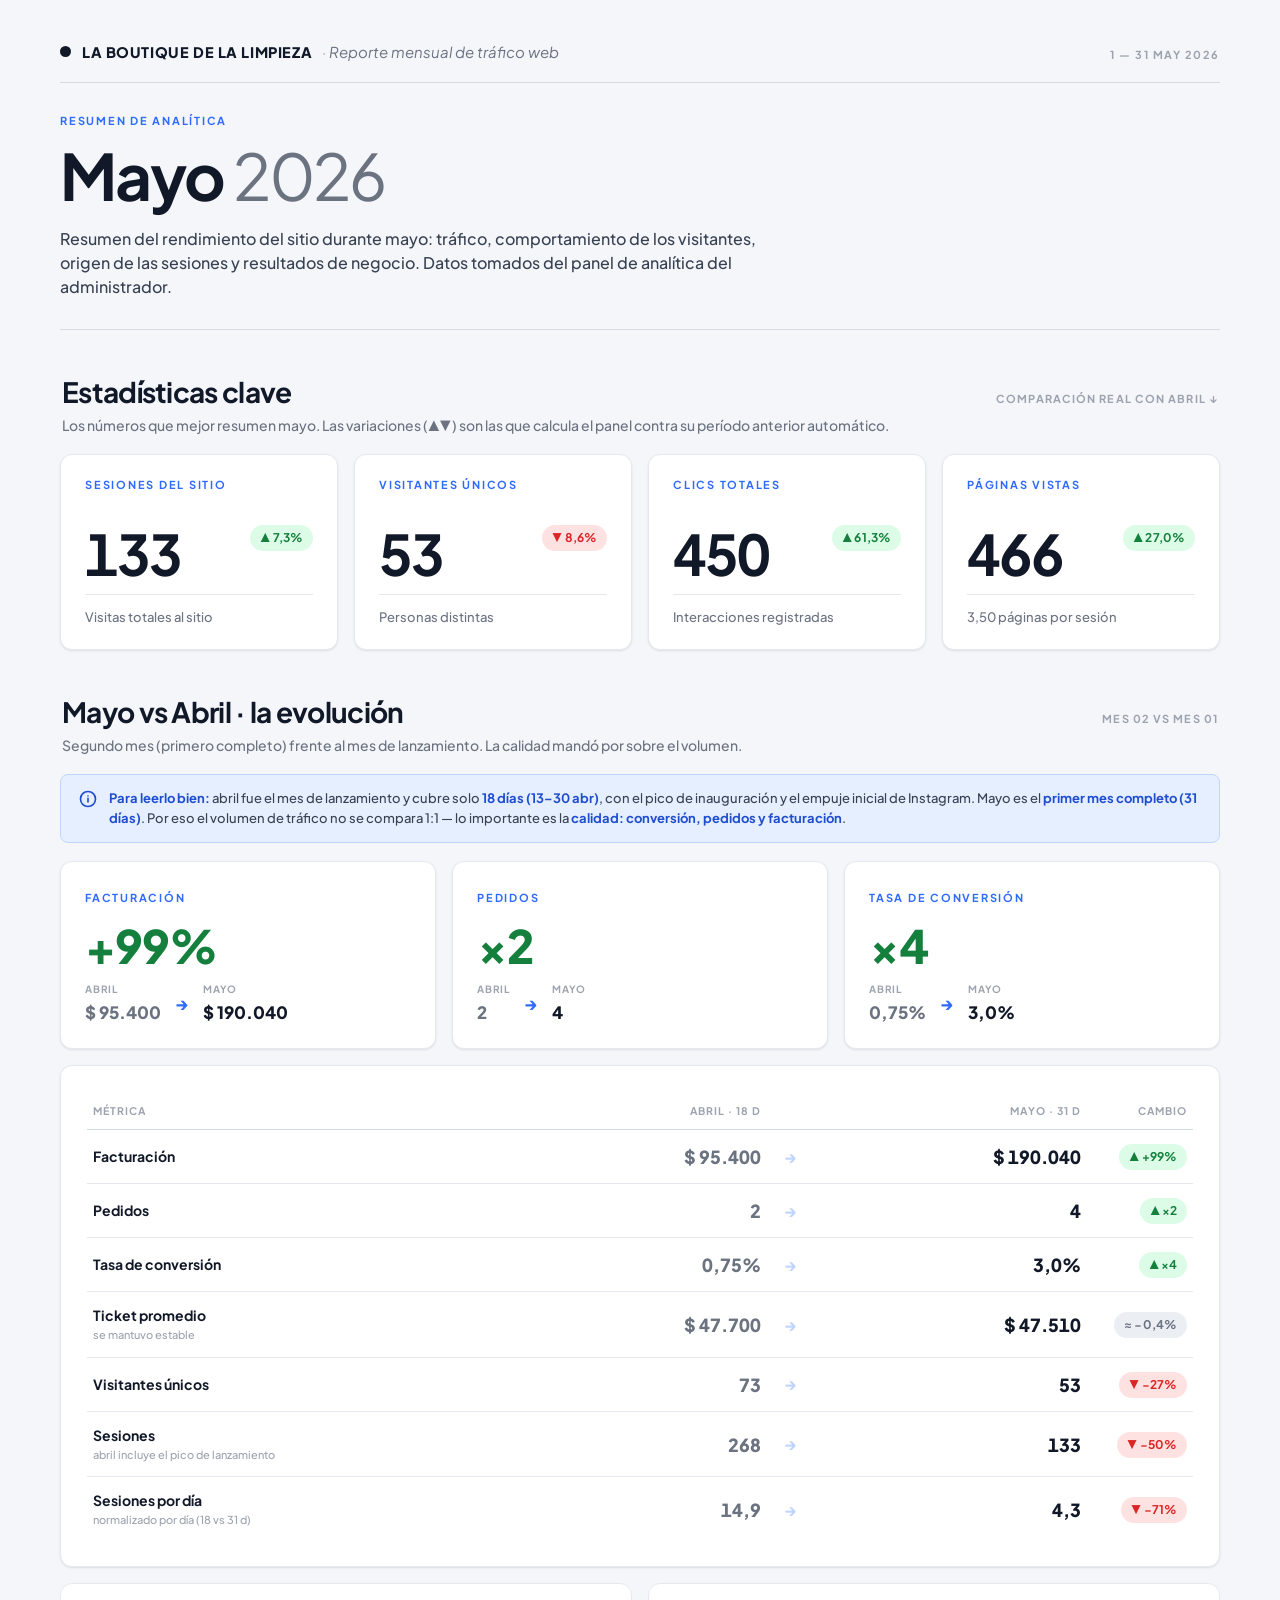
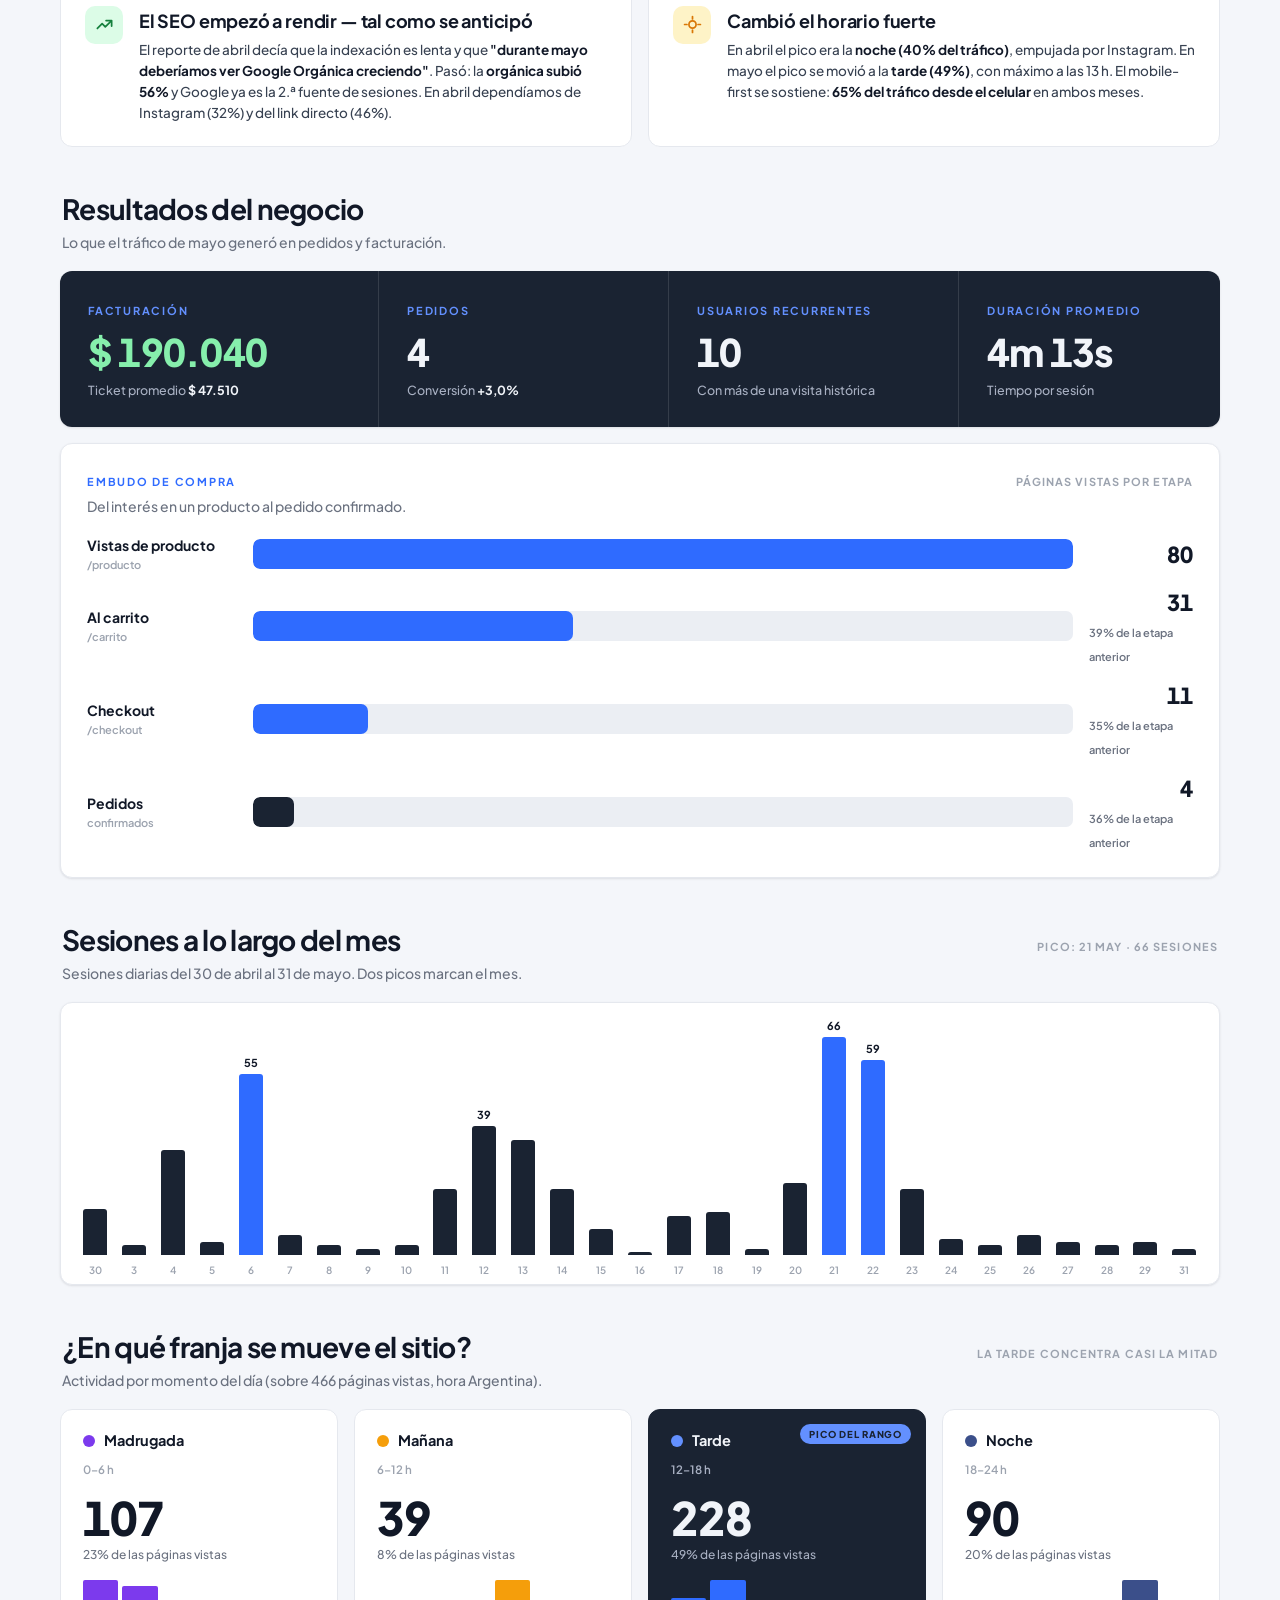
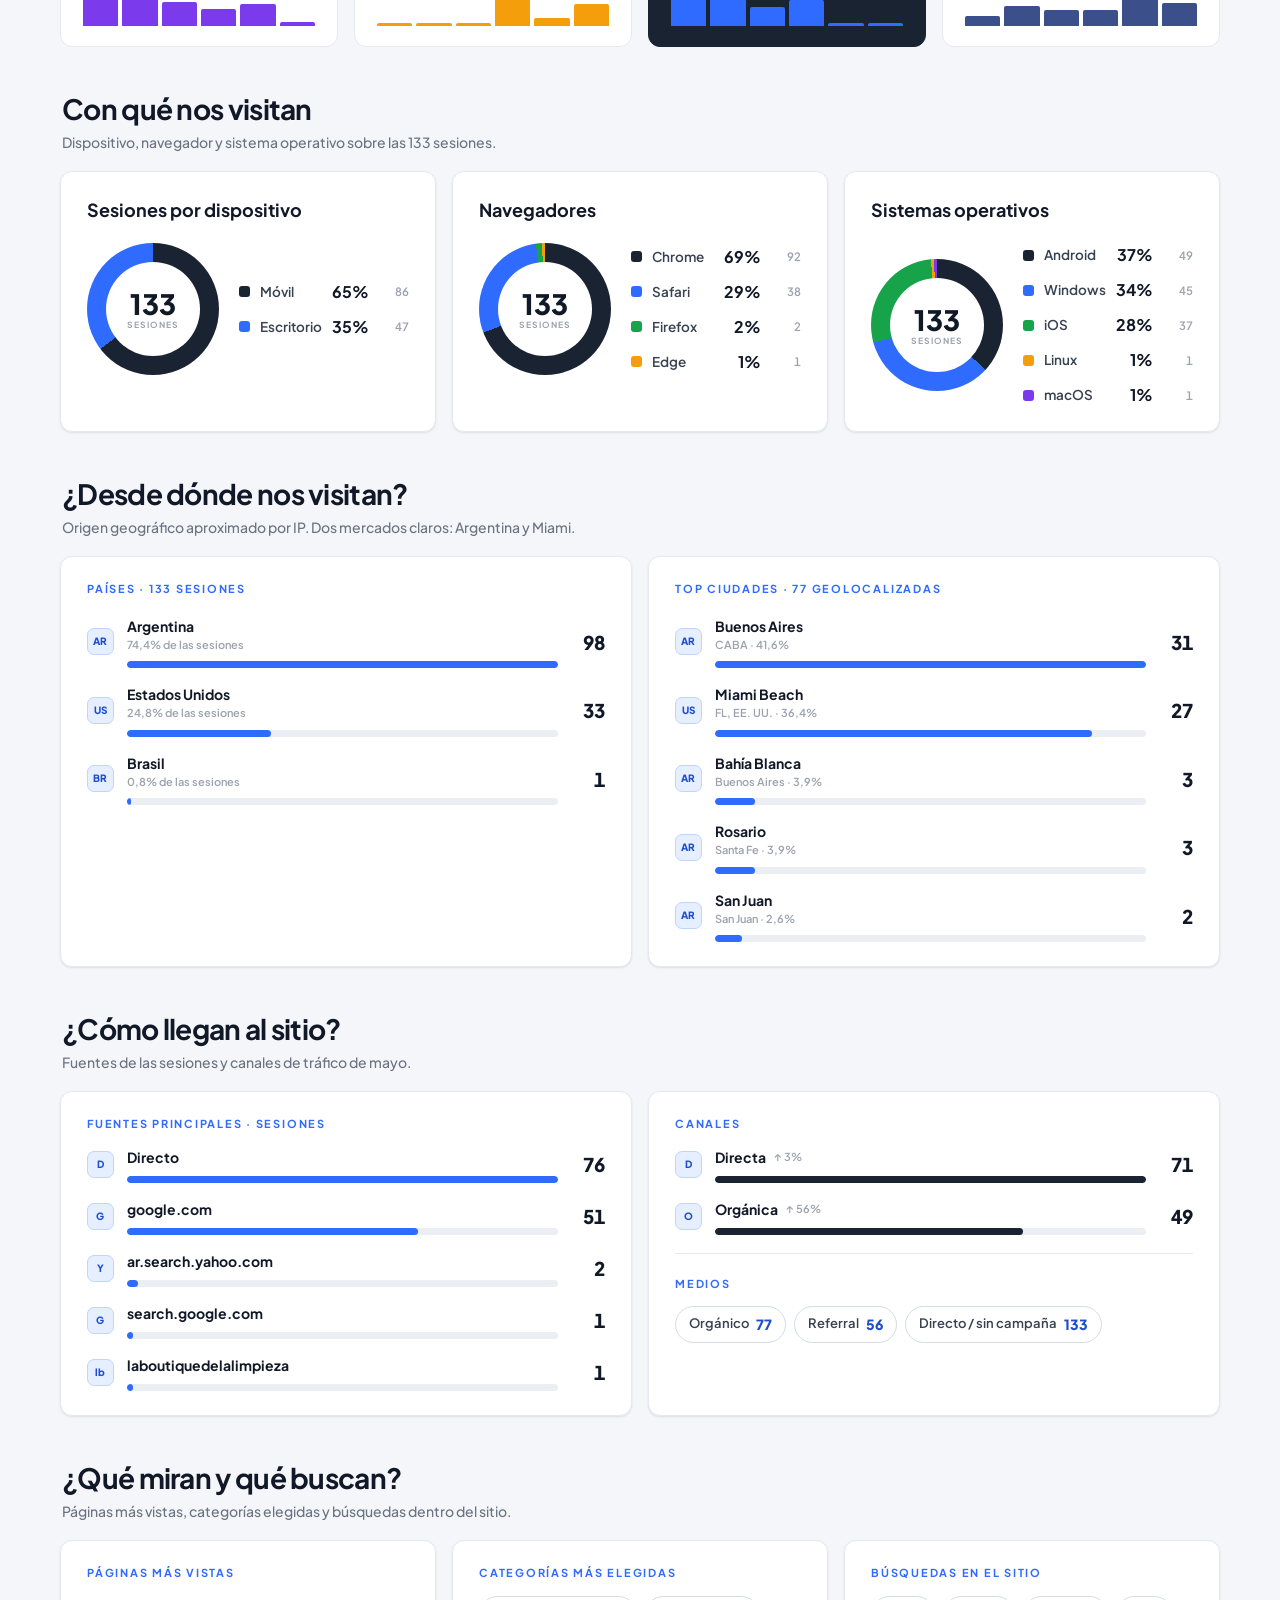
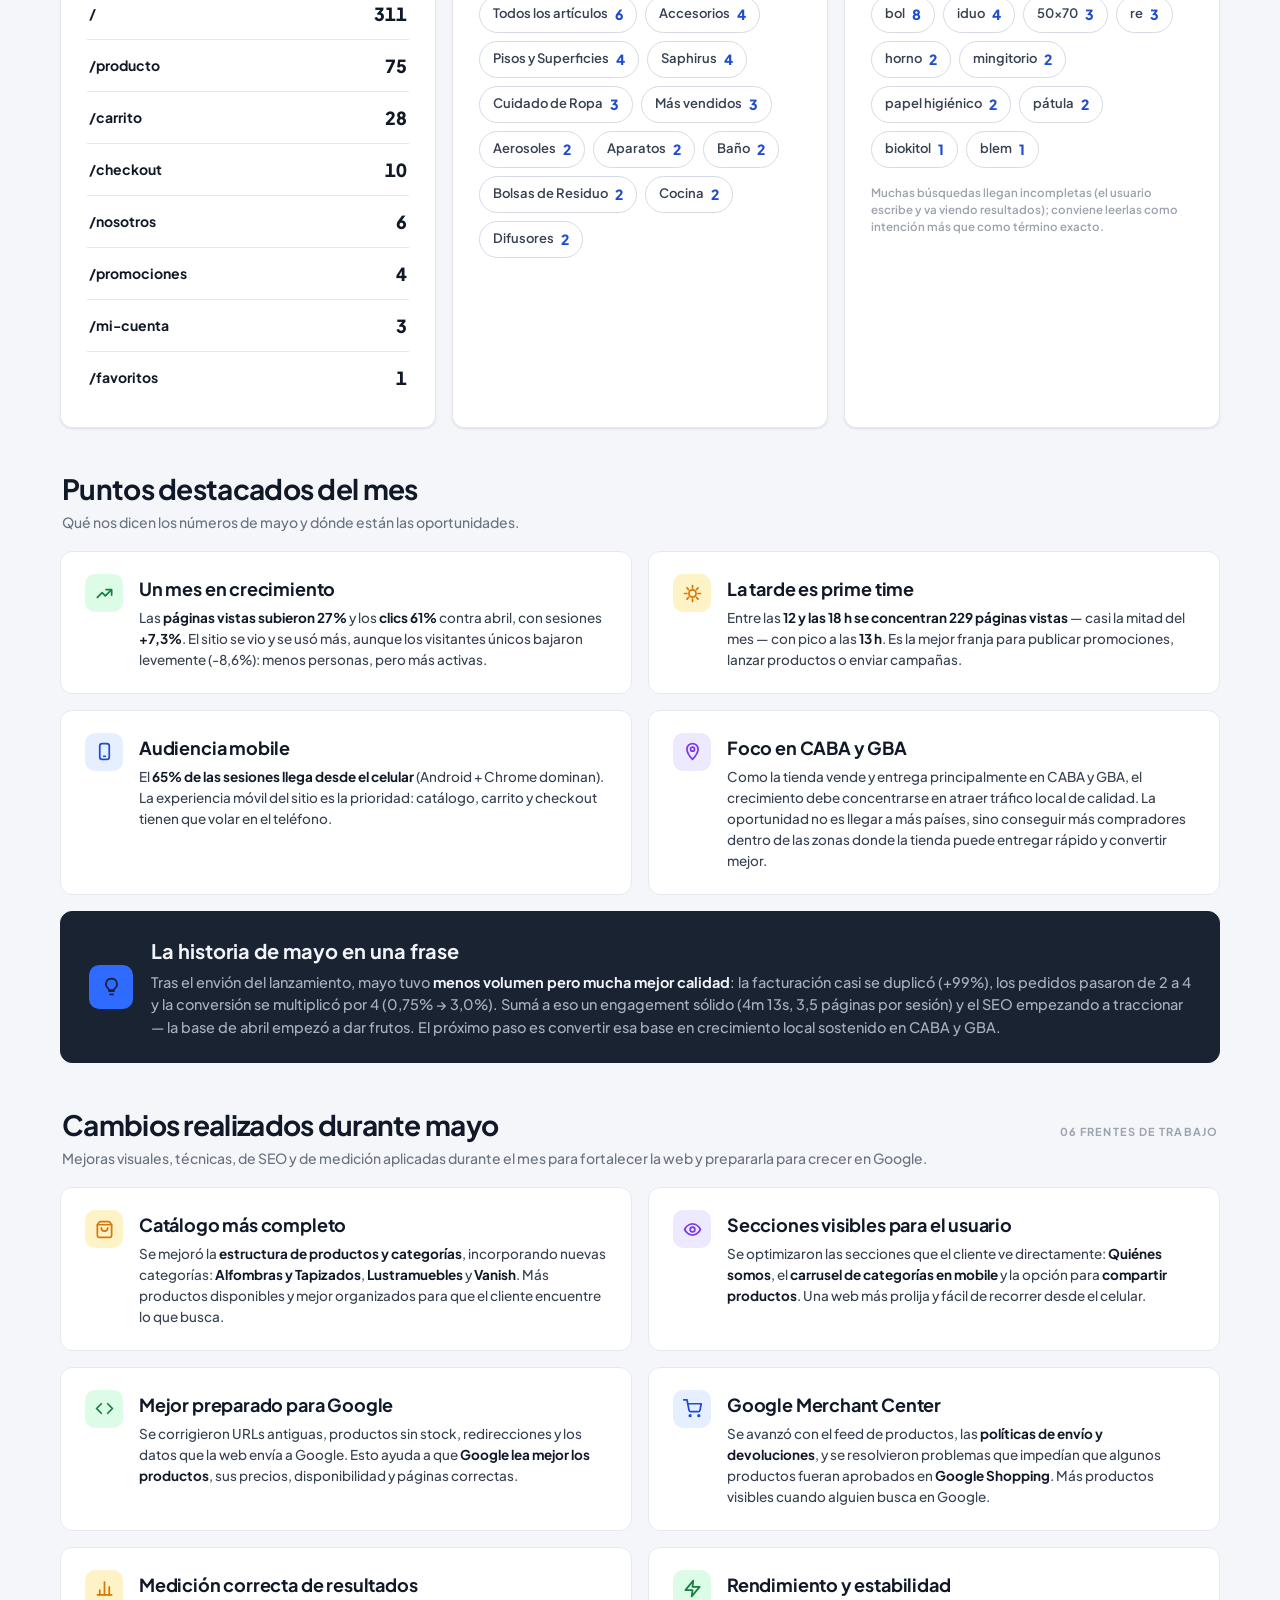
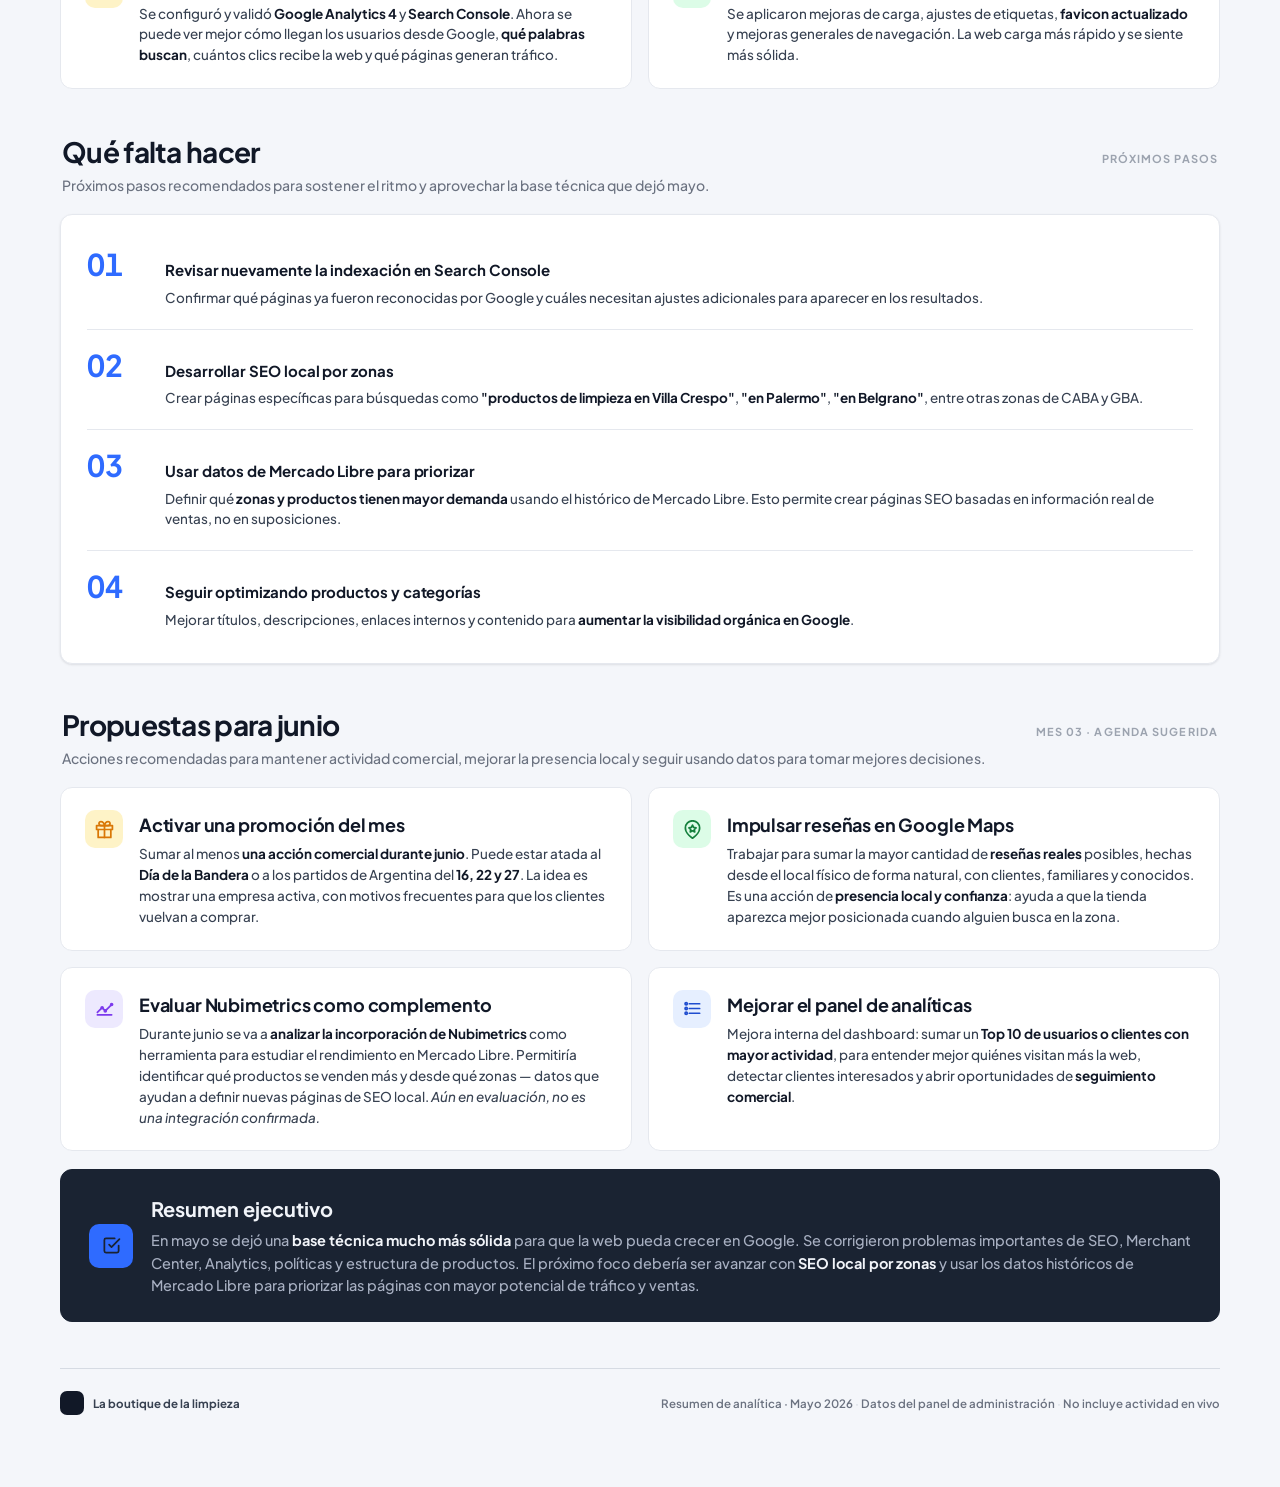
==== commit 3dfb381f: "Add files via upload" ====
--- a/index.html
+++ b/index.html
@@ -558,6 +558,7 @@
 </div>
 
 <script src="charts.js"></script>
+<script src="animations.js"></script>
 <template id="__bundler_thumbnail">
 <svg viewBox="0 0 100 100" xmlns="http://www.w3.org/2000/svg">
   <rect width="100" height="100" rx="20" fill="#2f6bff"/>
--- a/report.css
+++ b/report.css
@@ -461,3 +461,94 @@
   .page { max-width: none; padding: 0; }
   .section { break-inside: avoid; }
 }
+
+/* ============================================================ ANIMATIONS
+   Gated by `html.js-anim` so the page renders fine without JS.
+   `animations.js` adds the gate + the `.in` class on each section. */
+html.js-anim .section {
+  opacity: 0;
+  transform: translateY(24px);
+  transition: opacity 650ms cubic-bezier(.22,.61,.36,1),
+              transform 650ms cubic-bezier(.22,.61,.36,1);
+  will-change: opacity, transform;
+}
+html.js-anim .section.in { opacity: 1; transform: none; }
+
+/* Cards / insights / tods inside a section: stagger inwards. */
+html.js-anim .section .grid > *,
+html.js-anim .section .insight-grid > *,
+html.js-anim .section .cmp-hero-grid > *,
+html.js-anim .section .tod-grid > * {
+  opacity: 0;
+  transform: translateY(12px);
+  transition: opacity 520ms cubic-bezier(.22,.61,.36,1),
+              transform 520ms cubic-bezier(.22,.61,.36,1);
+}
+html.js-anim .section.in .grid > *,
+html.js-anim .section.in .insight-grid > *,
+html.js-anim .section.in .cmp-hero-grid > *,
+html.js-anim .section.in .tod-grid > * {
+  opacity: 1;
+  transform: none;
+}
+/* Stagger by position (1..6). */
+html.js-anim .section.in .grid > *:nth-child(1),
+html.js-anim .section.in .insight-grid > *:nth-child(1),
+html.js-anim .section.in .cmp-hero-grid > *:nth-child(1),
+html.js-anim .section.in .tod-grid > *:nth-child(1) { transition-delay: 120ms; }
+html.js-anim .section.in .grid > *:nth-child(2),
+html.js-anim .section.in .insight-grid > *:nth-child(2),
+html.js-anim .section.in .cmp-hero-grid > *:nth-child(2),
+html.js-anim .section.in .tod-grid > *:nth-child(2) { transition-delay: 200ms; }
+html.js-anim .section.in .grid > *:nth-child(3),
+html.js-anim .section.in .insight-grid > *:nth-child(3),
+html.js-anim .section.in .cmp-hero-grid > *:nth-child(3),
+html.js-anim .section.in .tod-grid > *:nth-child(3) { transition-delay: 280ms; }
+html.js-anim .section.in .grid > *:nth-child(4),
+html.js-anim .section.in .insight-grid > *:nth-child(4),
+html.js-anim .section.in .tod-grid > *:nth-child(4) { transition-delay: 360ms; }
+html.js-anim .section.in .insight-grid > *:nth-child(5) { transition-delay: 440ms; }
+html.js-anim .section.in .insight-grid > *:nth-child(6) { transition-delay: 520ms; }
+
+/* Bars, fills, sparklines: grow from 0 to inline-styled value. */
+.bar, .bl-fill, .funnel-bar { transition: height 850ms cubic-bezier(.4,0,.2,1), width 850ms cubic-bezier(.4,0,.2,1); }
+.tod-spark i { transition: height 700ms cubic-bezier(.4,0,.2,1); }
+html.js-anim .section:not(.in) .bar { height: 0 !important; }
+html.js-anim .section:not(.in) .bl-fill,
+html.js-anim .section:not(.in) .funnel-bar { width: 0 !important; }
+html.js-anim .section:not(.in) .tod-spark i { height: 0 !important; }
+html.js-anim .section.in .bar { transition-delay: 280ms; }
+html.js-anim .section.in .funnel-bar { transition-delay: 320ms; }
+html.js-anim .section.in .tod-spark i { transition-delay: 380ms; }
+
+/* Donut: scale + fade in. */
+.donut { transition: transform 760ms cubic-bezier(.34,1.4,.64,1), opacity 480ms ease-out; }
+html.js-anim .section:not(.in) .donut { transform: scale(.86); opacity: 0; }
+html.js-anim .section.in .donut { transition-delay: 240ms; }
+
+/* Bar-caps: fade with the bar growth (avoid early-pop while bar is short). */
+.bar-cap { transition: opacity 400ms ease; }
+html.js-anim .section:not(.in) .bar-cap { opacity: 0; }
+
+/* Header: subtle fade-down on first paint (no observer needed). */
+html.js-anim .report-head { animation: hero-in 800ms cubic-bezier(.22,.61,.36,1) both; }
+@keyframes hero-in {
+  from { opacity: 0; transform: translateY(-10px); }
+  to   { opacity: 1; transform: none; }
+}
+
+/* Respect user preference. */
+@media (prefers-reduced-motion: reduce) {
+  html.js-anim .section,
+  html.js-anim .section .grid > *,
+  html.js-anim .section .insight-grid > *,
+  html.js-anim .section .cmp-hero-grid > *,
+  html.js-anim .section .tod-grid > *,
+  html.js-anim .report-head {
+    opacity: 1 !important; transform: none !important;
+    animation: none !important; transition: none !important;
+  }
+  .bar, .bl-fill, .funnel-bar, .tod-spark i, .donut, .bar-cap {
+    transition: none !important;
+  }
+}
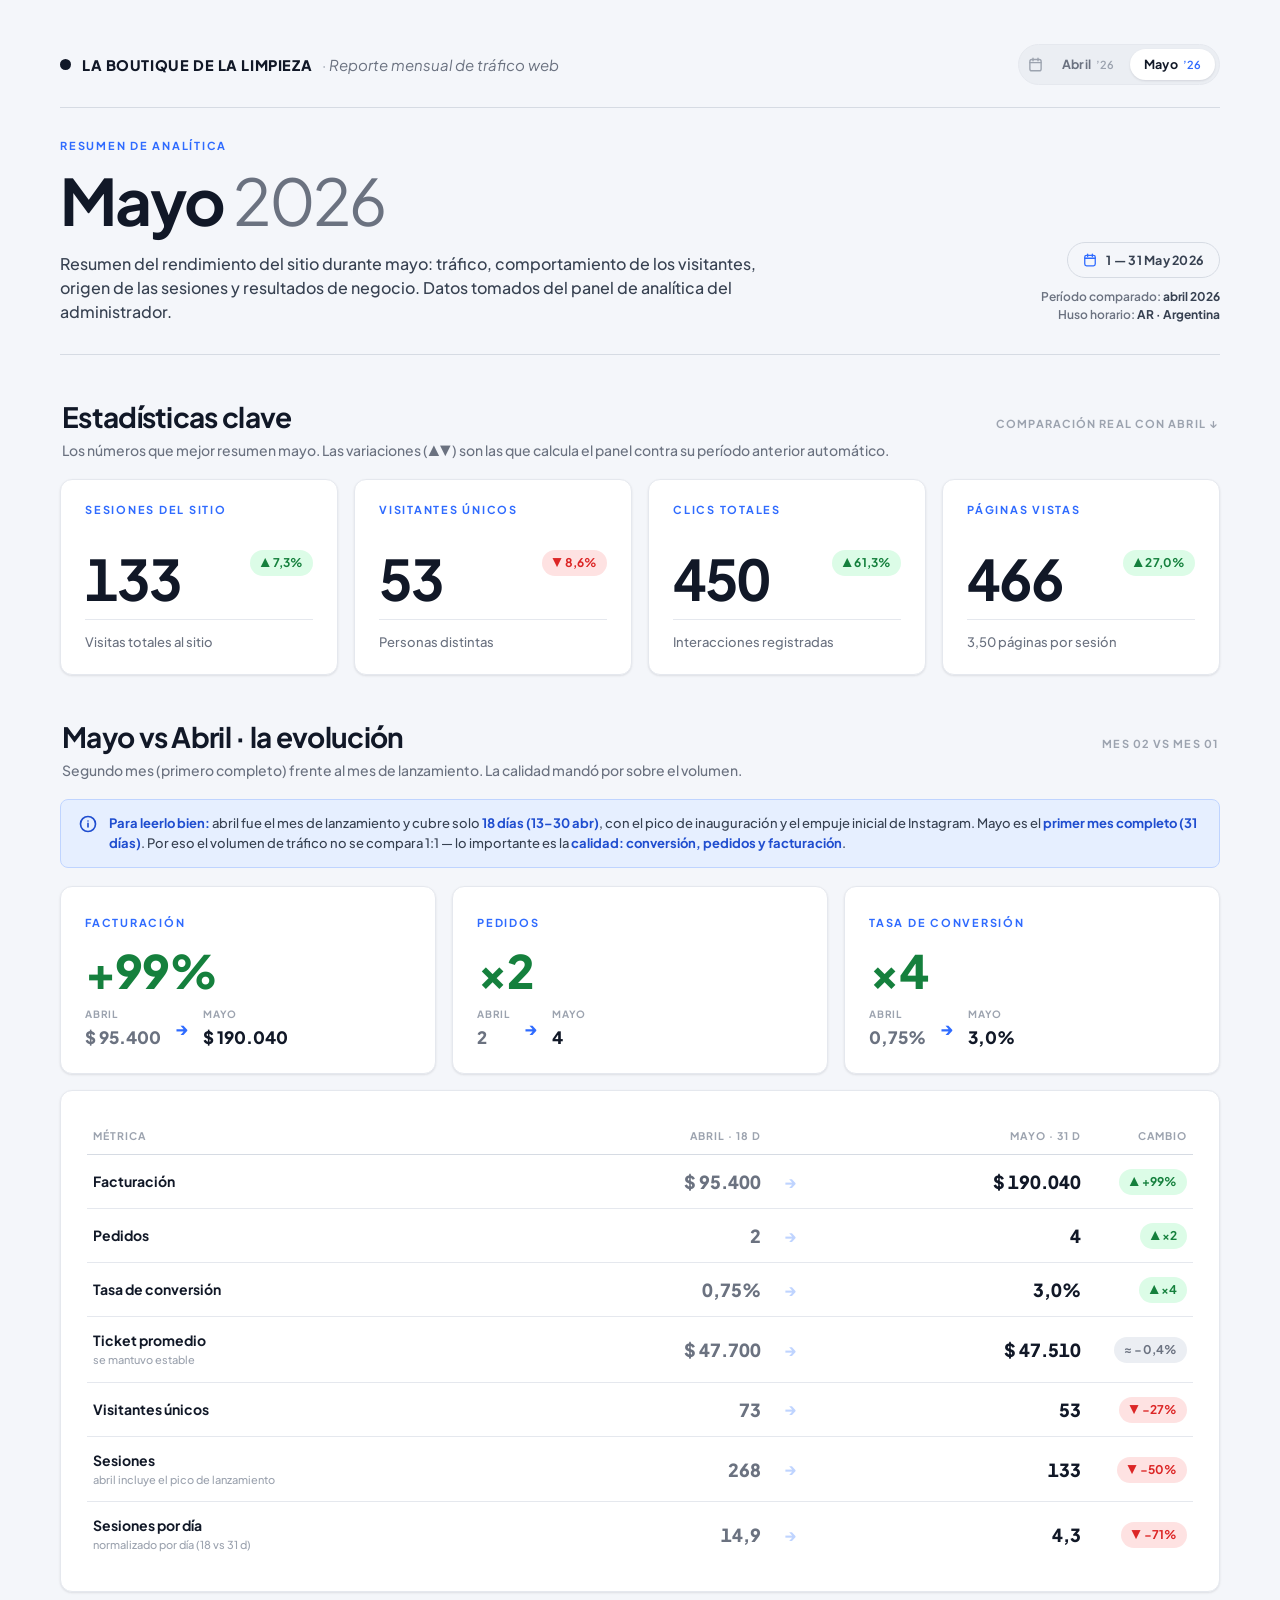
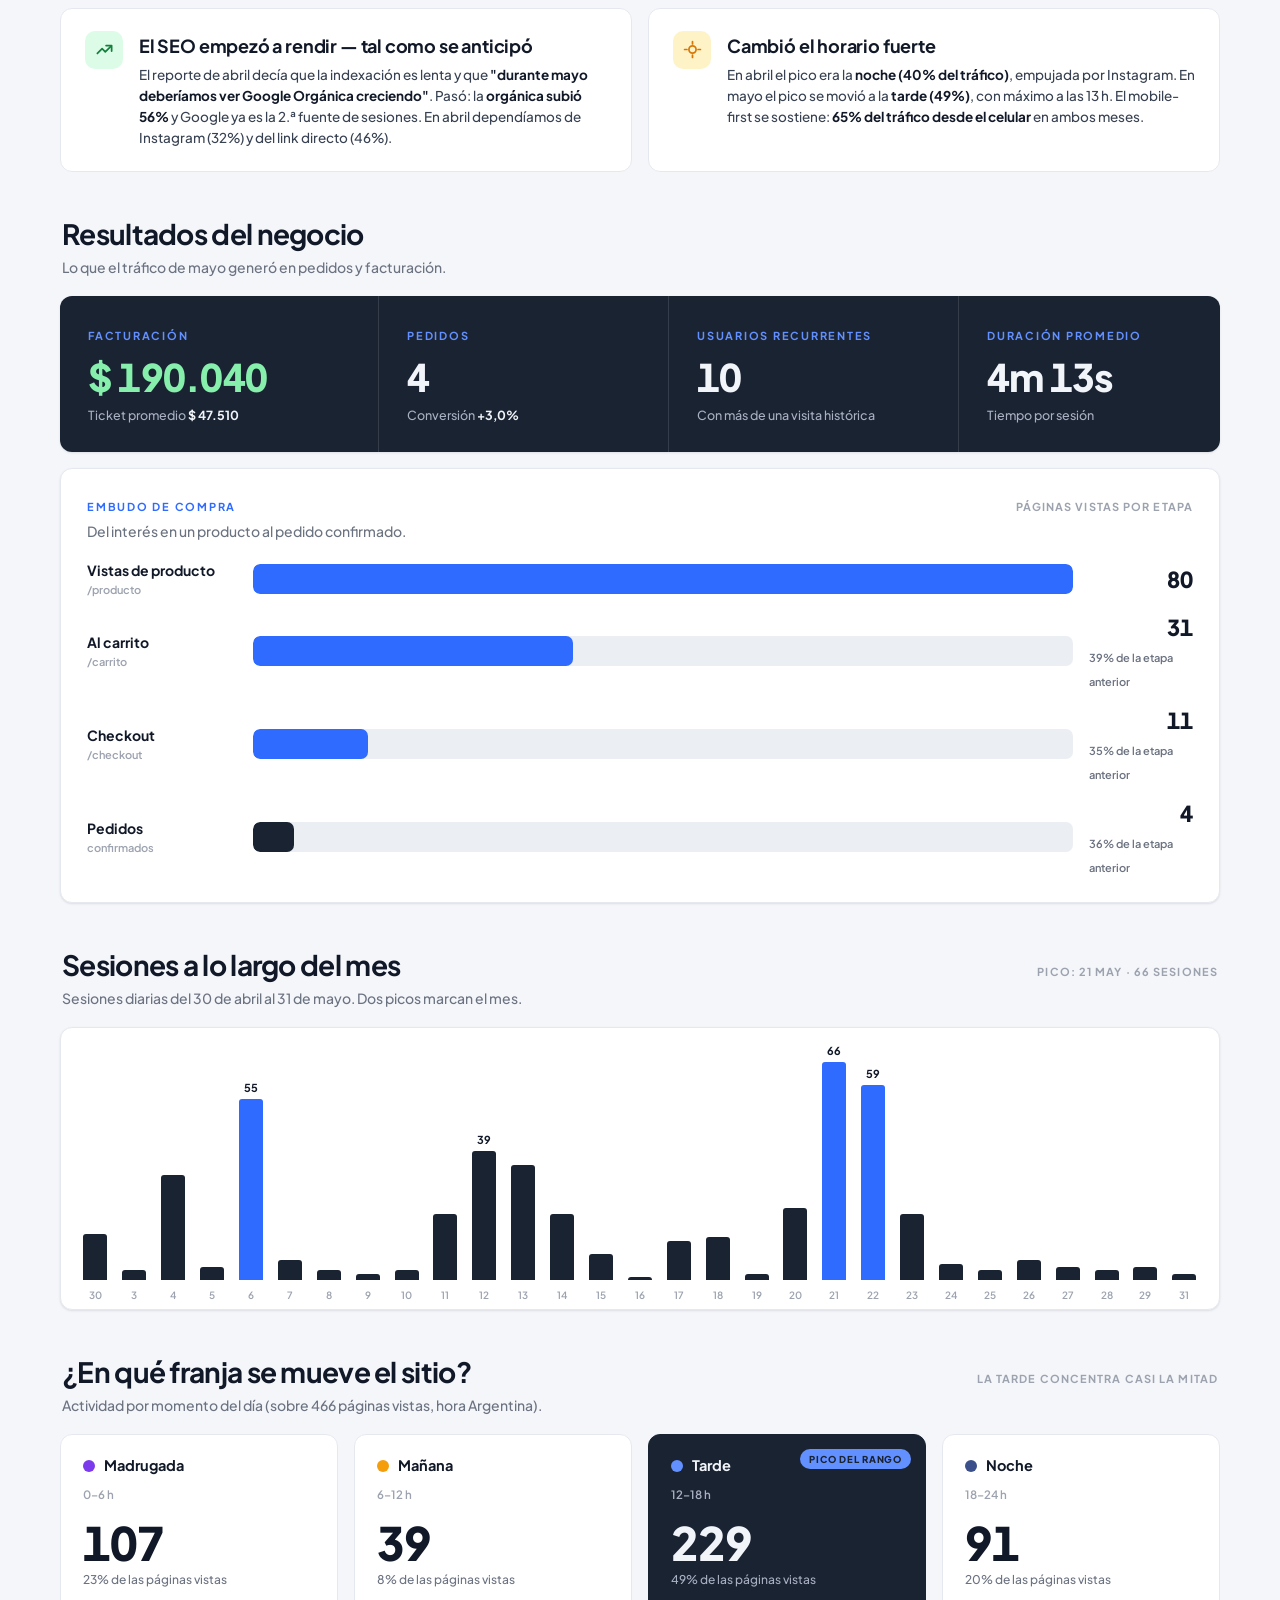
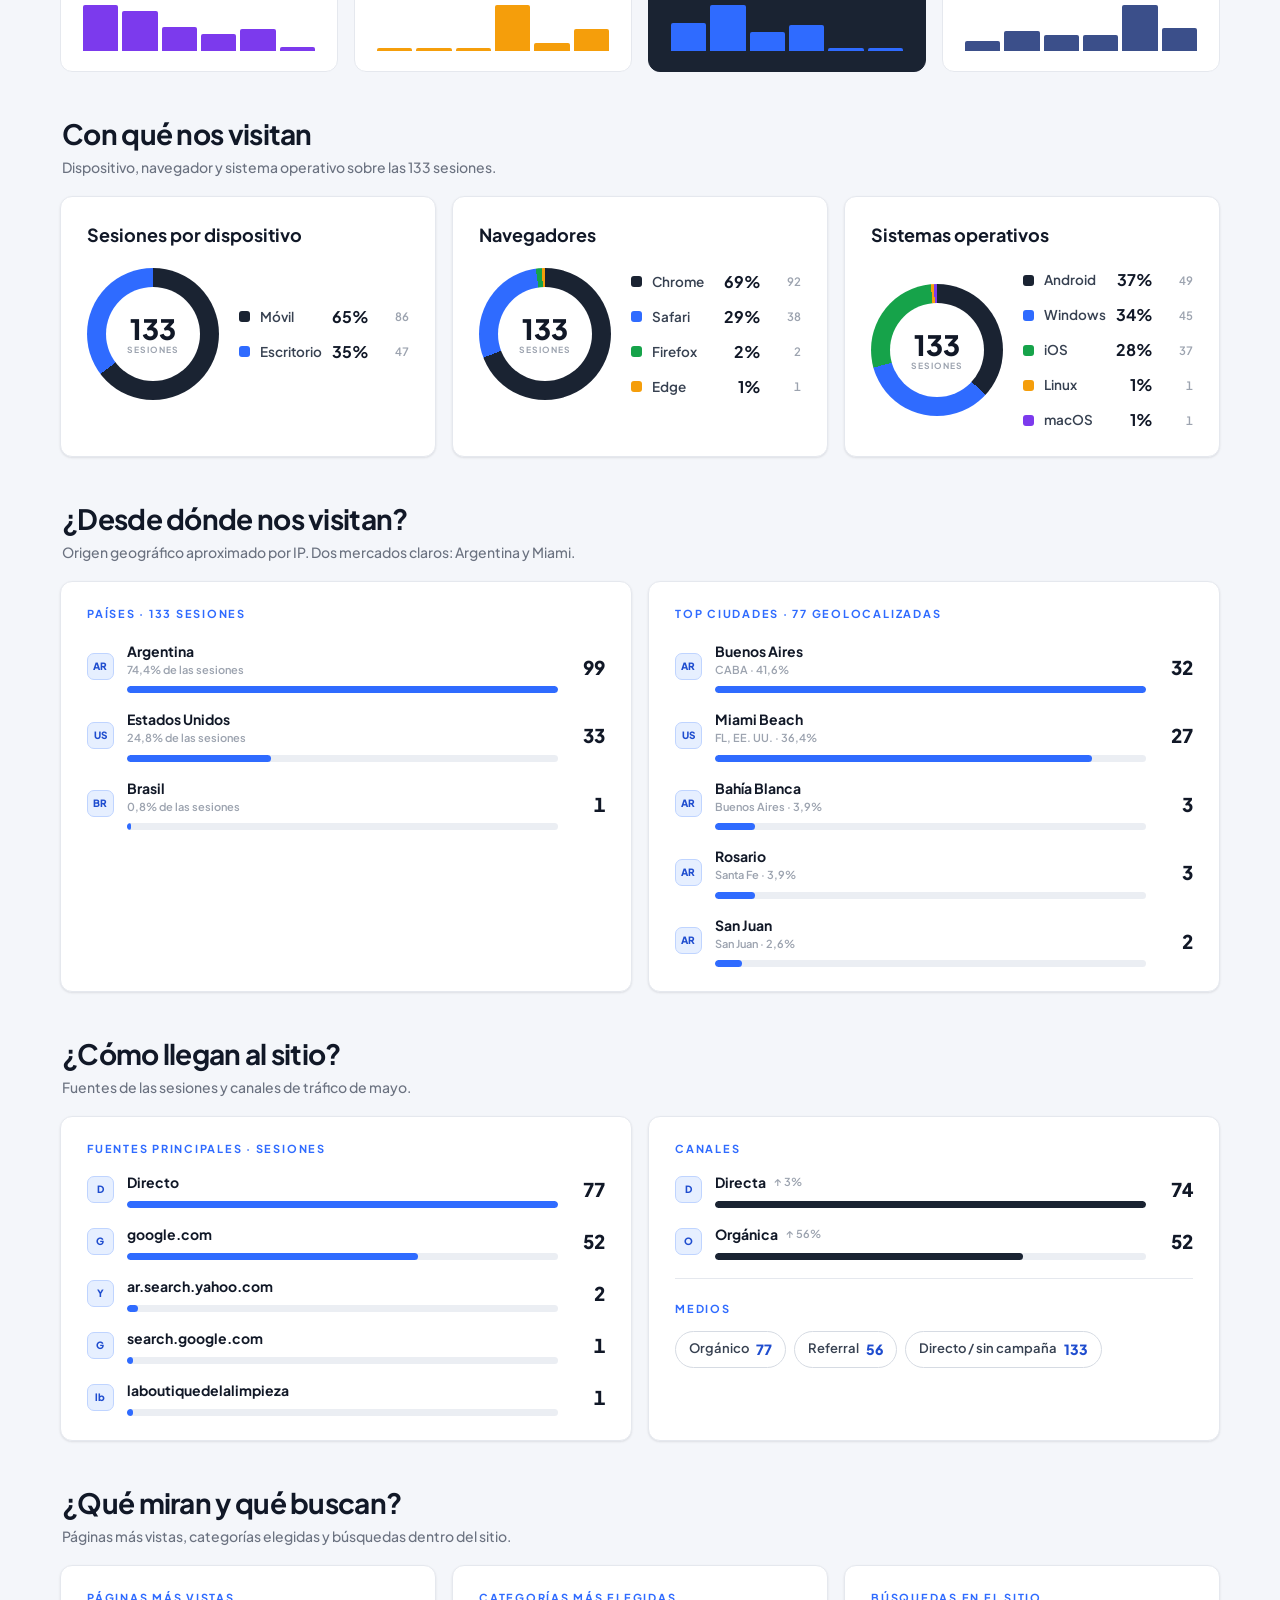
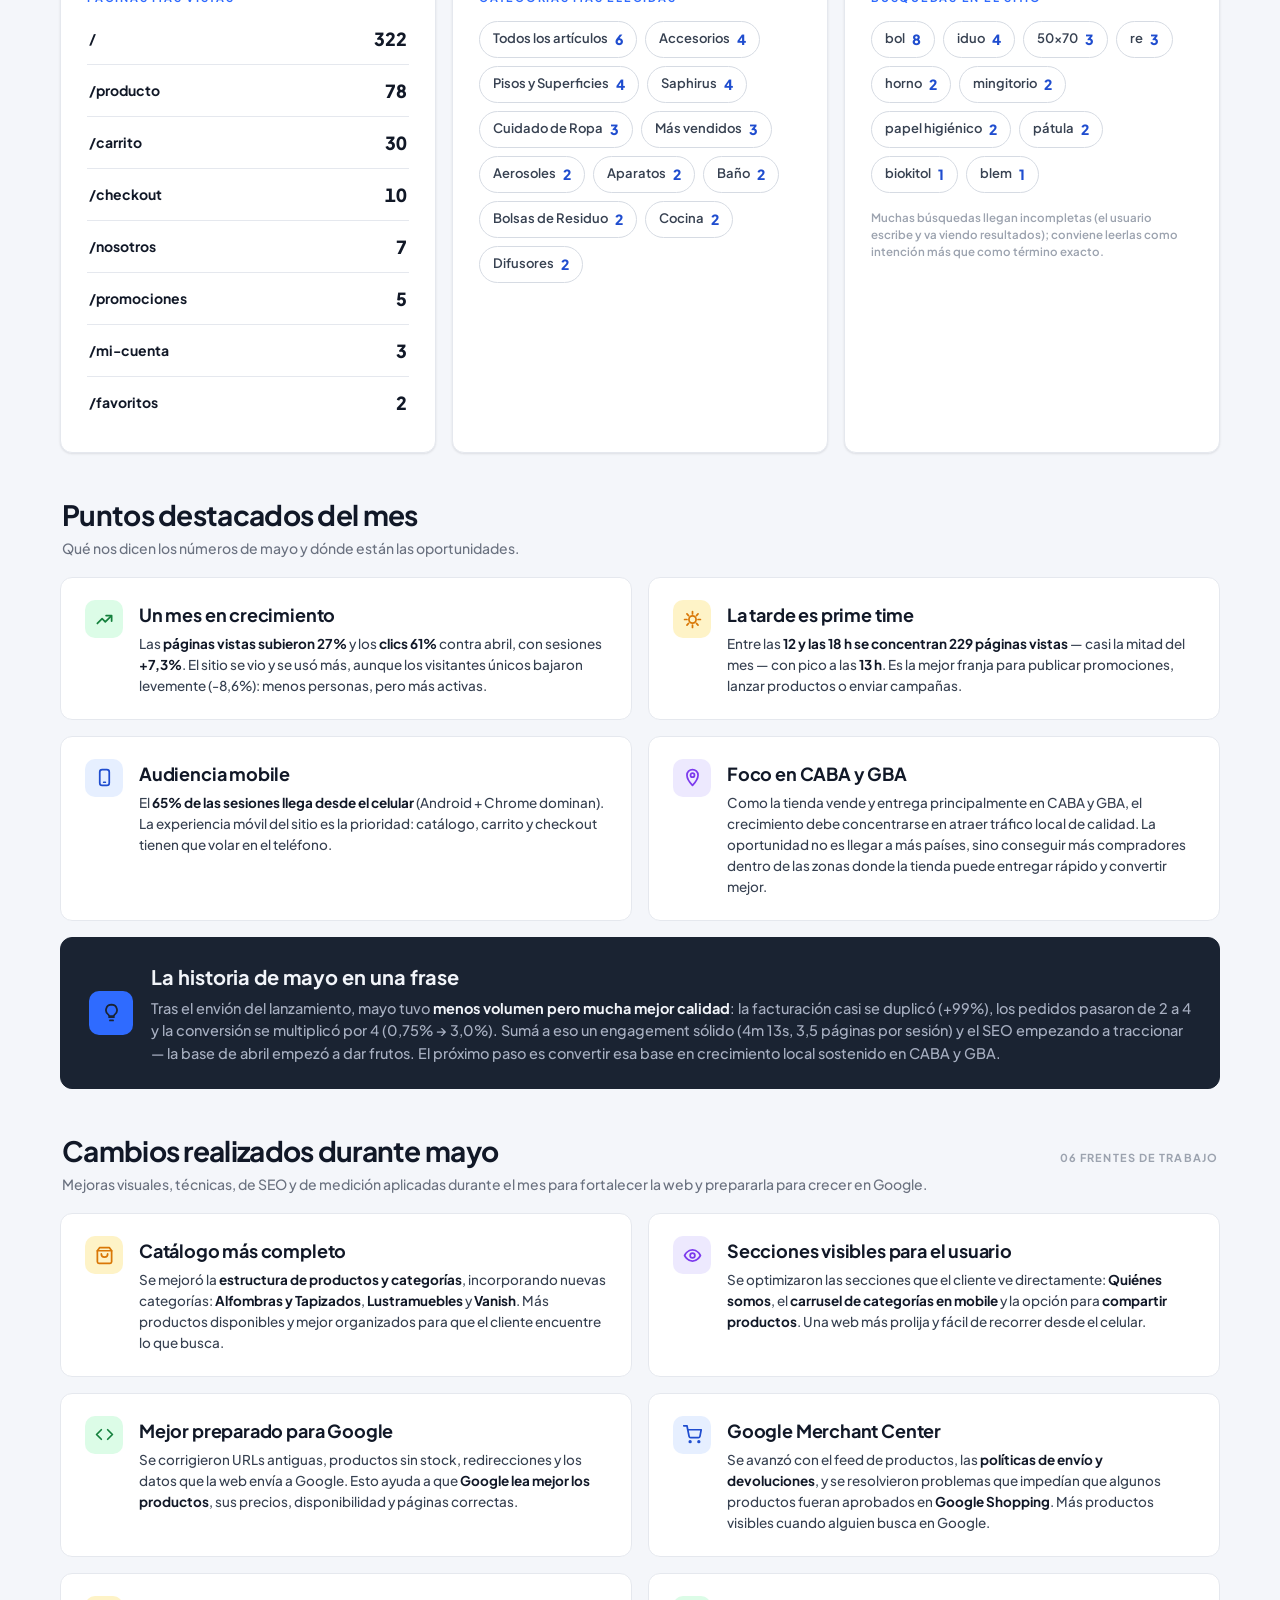
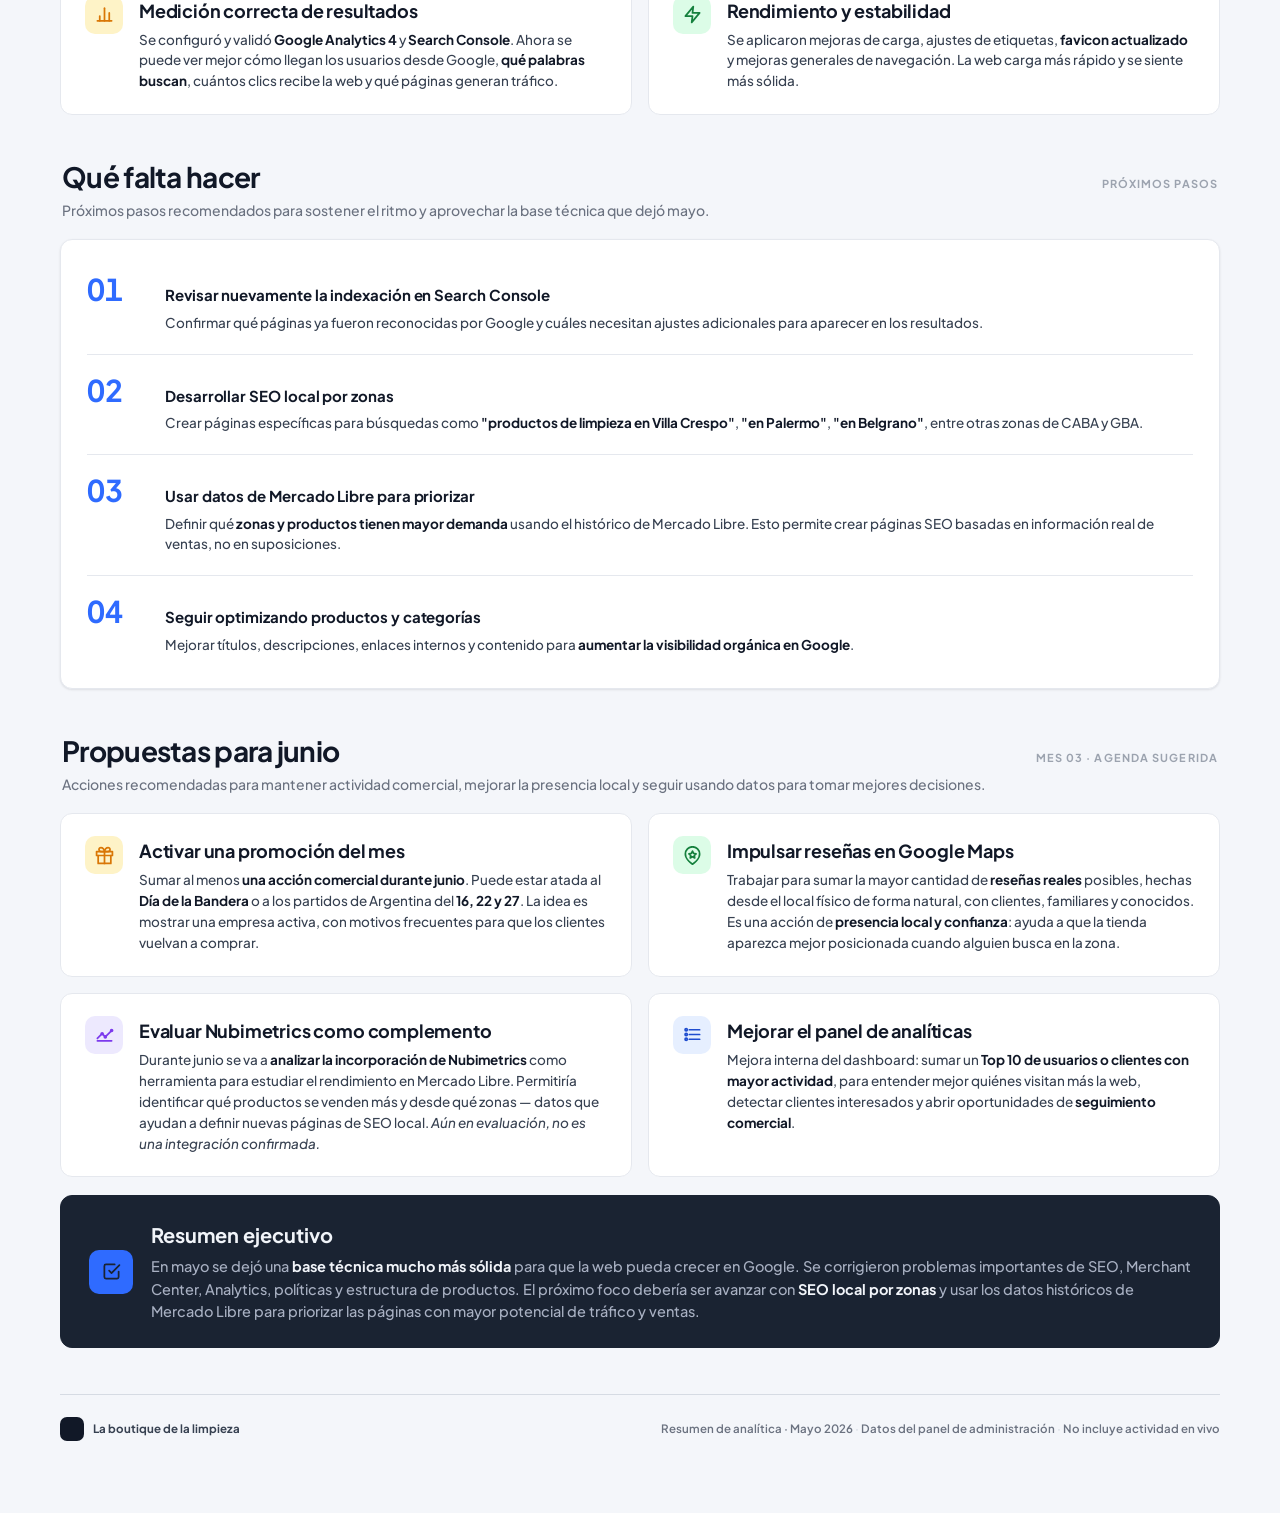
==== commit a16957ae: "Agregar selector de meses y reporte de Abril 2026 - Nuevo selector de meses (.month-switch) en el he" ====
--- a/index.html
+++ b/index.html
@@ -14,14 +14,20 @@
 
   <!-- ===================================================== HEADER -->
   <header class="report-head" data-screen-label="Encabezado">
+    <div class="brand">
+      <div class="brand-mark">lb</div>
+      <div class="brand-name">
+        <b>La boutique de la limpieza</b>
+        <span>Reporte mensual de tráfico web</span>
+      </div>
+      <!-- Selector de meses · para sumar un mes nuevo, agregá un <a> y marcá .is-active el actual -->
+      <nav class="month-switch" aria-label="Cambiar de mes">
+        <span class="ms-ic" aria-hidden="true"><svg viewBox="0 0 24 24" fill="none" stroke="currentColor" stroke-width="2.2" stroke-linecap="round" stroke-linejoin="round"><rect x="3" y="4" width="18" height="18" rx="3"/><path d="M3 9h18M8 2v4M16 2v4"/></svg></span>
+        <a class="ms-item" href="abril.html">Abril <i>’26</i></a>
+        <a class="ms-item is-active" href="index.html" aria-current="page">Mayo <i>’26</i></a>
+      </nav>
+    </div>
     <div class="head-left">
-      <div class="brand">
-        <div class="brand-mark">lb</div>
-        <div class="brand-name">
-          <b>La boutique de la limpieza</b>
-          <span>Reporte mensual de tráfico web</span>
-        </div>
-      </div>
       <p class="report-title">Resumen de Analítica</p>
       <h1 class="report-h1">Mayo <em>2026</em></h1>
       <p class="report-desc">Resumen del rendimiento del sitio durante mayo: tráfico, comportamiento de los visitantes, origen de las sesiones y resultados de negocio. Datos tomados del panel de analítica del administrador.</p>
--- a/report.css
+++ b/report.css
@@ -123,14 +123,22 @@
 /* ============================================================ HEADER (web report) */
 .report-head {
   position: relative;
+  display: grid;
+  grid-template-columns: minmax(0, 1fr) auto;
+  grid-template-areas:
+    "brand brand"
+    "title meta";
+  column-gap: 28px;
   padding: 0 0 30px;
   border-bottom: 1px solid var(--border-strong);
 }
 .report-head::after { display: none; }
-
-/* top utility bar */
+.report-head .head-left { grid-area: title; }
+
+/* top utility bar (brand + month switcher) */
 .brand {
-  display: flex; align-items: center; gap: 11px;
+  grid-area: brand;
+  display: flex; align-items: center; gap: 11px; flex-wrap: wrap; row-gap: 12px;
   padding-bottom: 22px; margin-bottom: 0;
   border-bottom: 1px solid var(--border-strong);
 }
@@ -173,15 +181,48 @@
 .head-meta { text-align: right; font-size: 12px; color: var(--ink-3); font-weight: 600; }
 .head-meta b { color: var(--ink-2); }
 
-/* the web-report header places utility text top-right */
-.report-head { display: block; }
+/* the web-report header: date + meta sit bottom-right, aligned with the title */
 .report-head .head-right {
-  position: absolute; top: 0; right: 0; height: 22px;
-  flex-direction: row; align-items: center; gap: 0;
-}
-.report-head .head-right .range-pill { border: none; padding: 0; font-size: 11px; letter-spacing: .14em; text-transform: uppercase; color: var(--label); font-weight: 700; }
-.report-head .head-right .range-pill svg,
-.report-head .head-meta { display: none; }
+  grid-area: meta;
+  position: static;
+  align-self: end;
+  flex-direction: column; align-items: flex-end;
+  gap: 10px; height: auto;
+}
+
+/* ---- month switcher (segmented control) ---- */
+.month-switch {
+  margin-left: auto;
+  display: inline-flex; align-items: center; gap: 2px;
+  padding: 4px 4px 4px 9px;
+  background: var(--bg-2);
+  border: 1px solid var(--border);
+  border-radius: var(--r-pill);
+}
+.month-switch .ms-ic { display: inline-flex; color: var(--label); margin-right: 3px; }
+.month-switch .ms-ic svg { width: 15px; height: 15px; }
+.ms-item {
+  display: inline-flex; align-items: baseline; gap: 5px;
+  padding: 6px 14px; border-radius: var(--r-pill);
+  font-size: 12.5px; font-weight: 700; color: var(--ink-3);
+  text-decoration: none; letter-spacing: .01em; white-space: nowrap;
+  transition: background .15s ease, color .15s ease, box-shadow .15s ease;
+}
+.ms-item i { font-style: normal; font-size: 11px; font-weight: 600; color: var(--label); }
+.ms-item:hover { color: var(--ink); background: rgba(17,24,39,.05); }
+.ms-item.is-active { background: var(--card); color: var(--ink); box-shadow: var(--sh-card); cursor: default; }
+.ms-item.is-active i { color: var(--gold); }
+
+/* header stacks on narrow screens */
+@media (max-width: 720px) {
+  .report-head {
+    grid-template-columns: 1fr;
+    grid-template-areas: "brand" "title" "meta";
+  }
+  .report-head .head-right { align-items: flex-start; margin-top: 18px; }
+  .head-meta { text-align: left; }
+  .month-switch { margin-left: 0; }
+}
 
 /* ============================================================ KPI cards */
 .kpi {
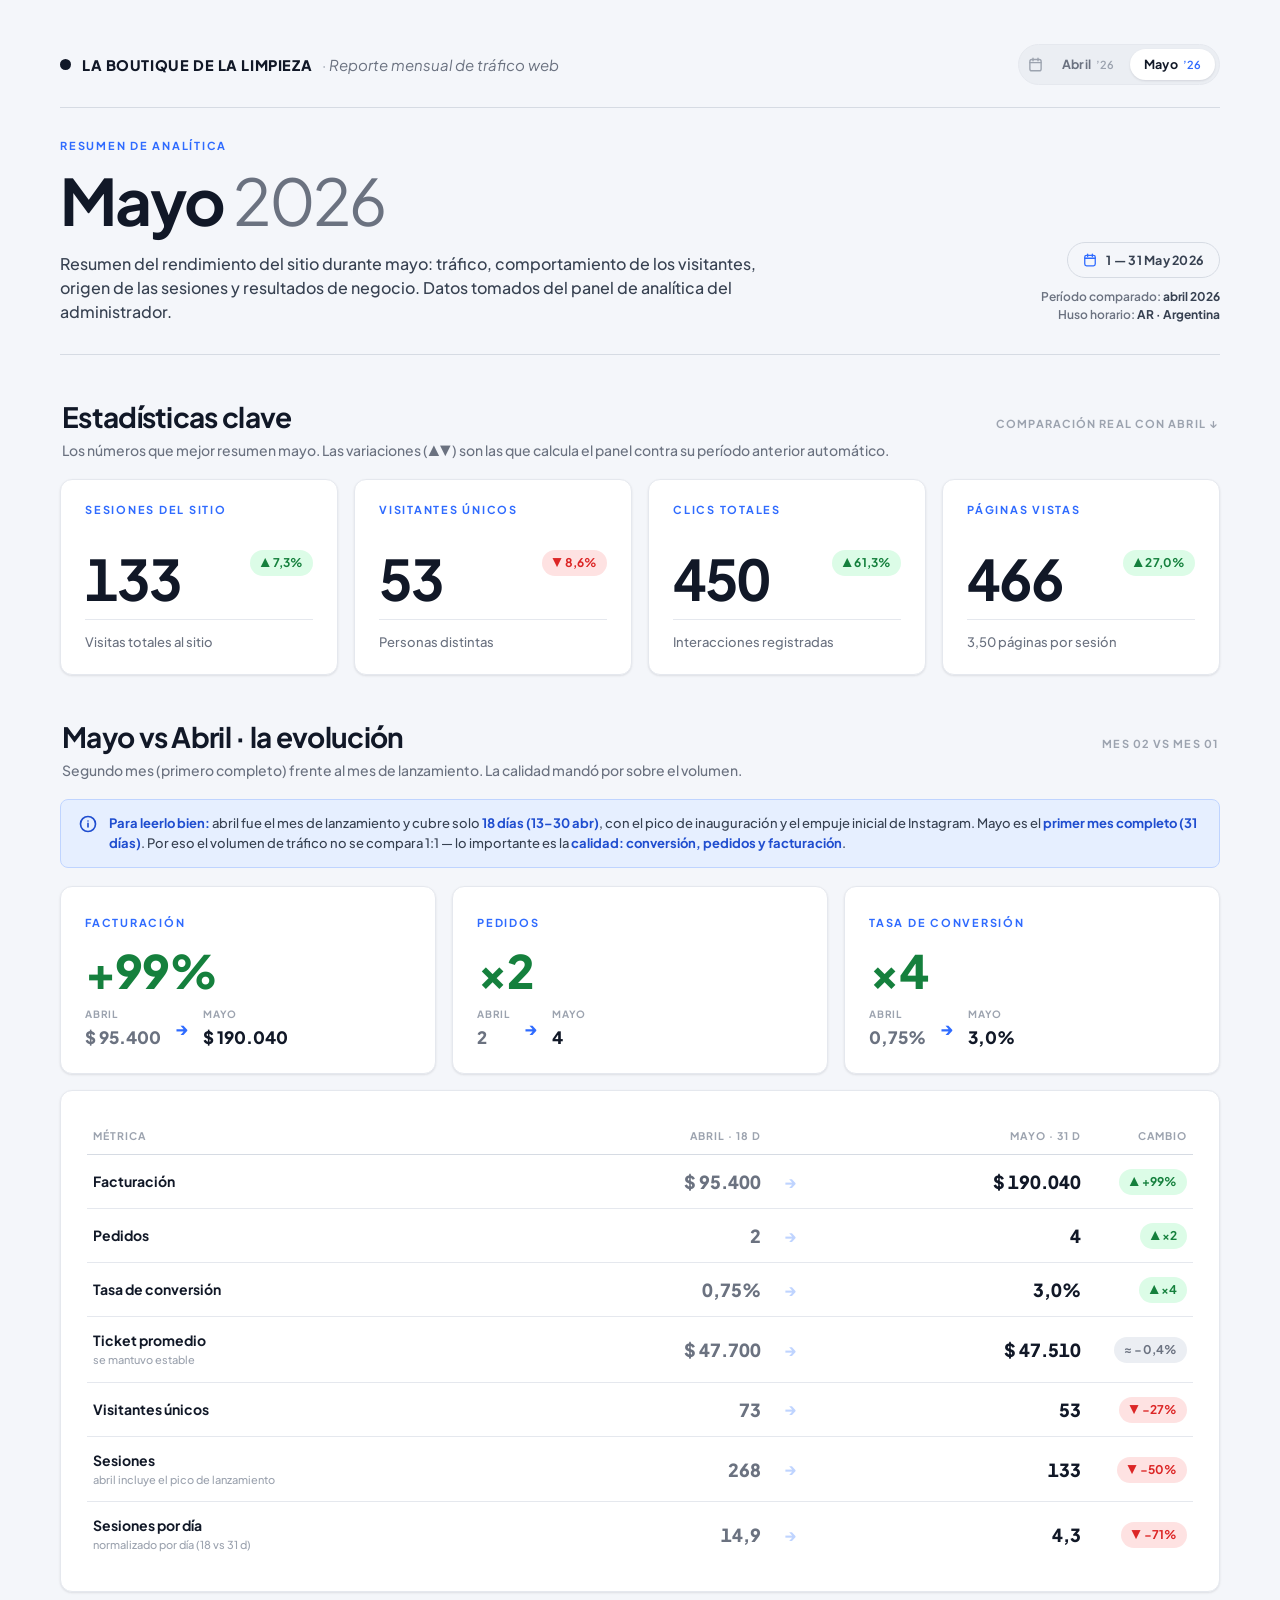
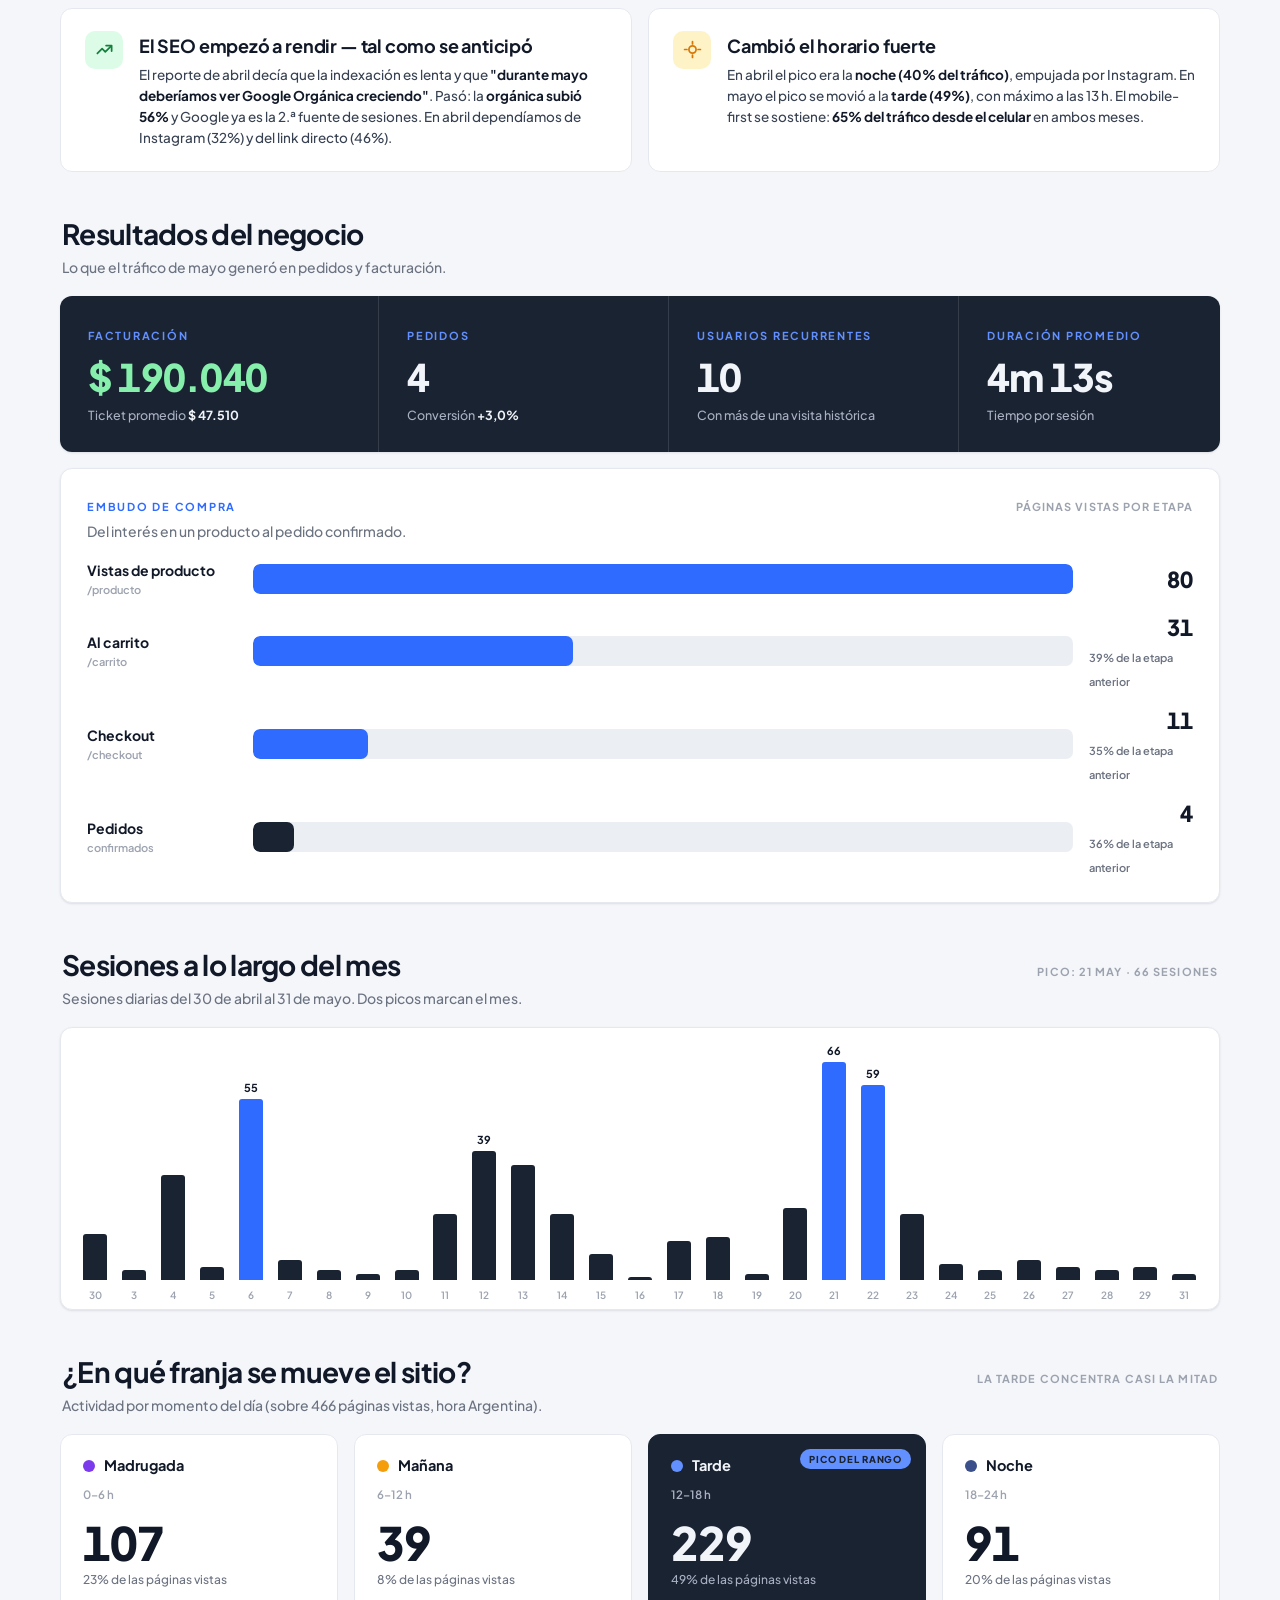
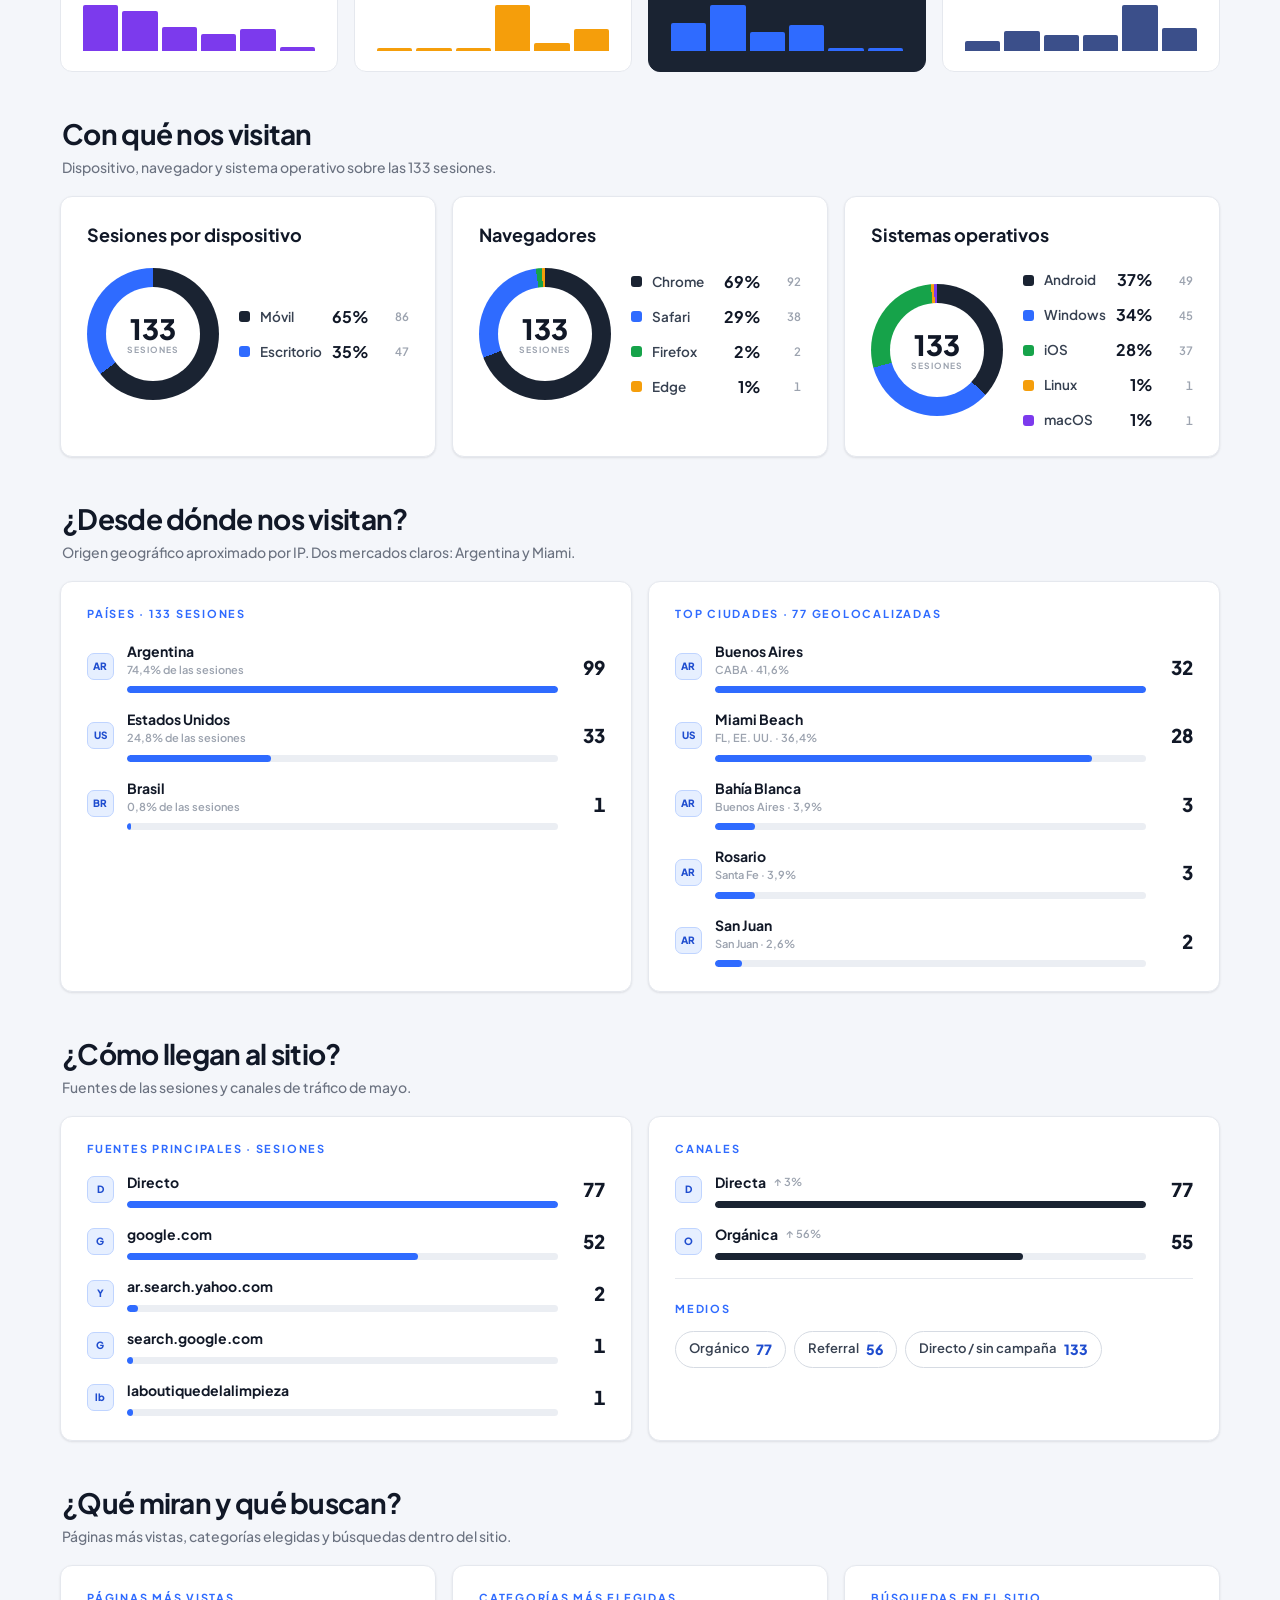
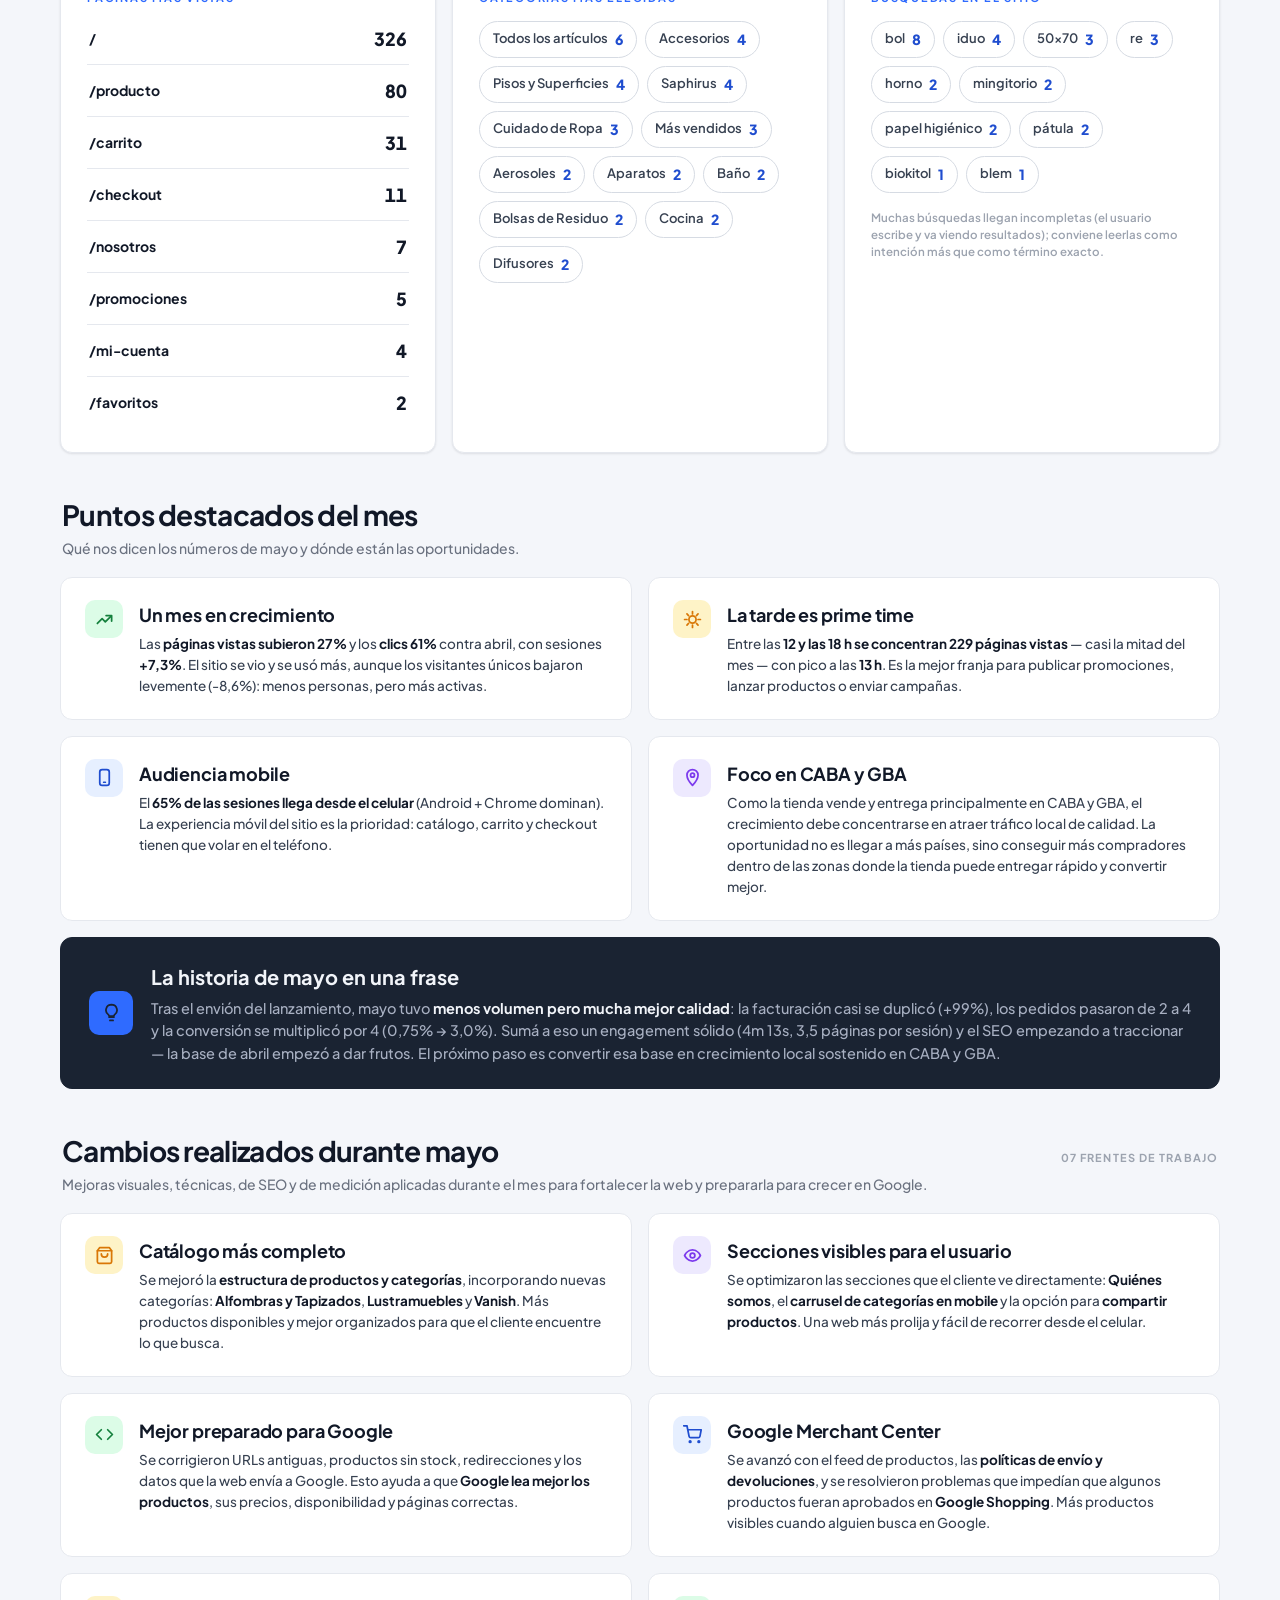
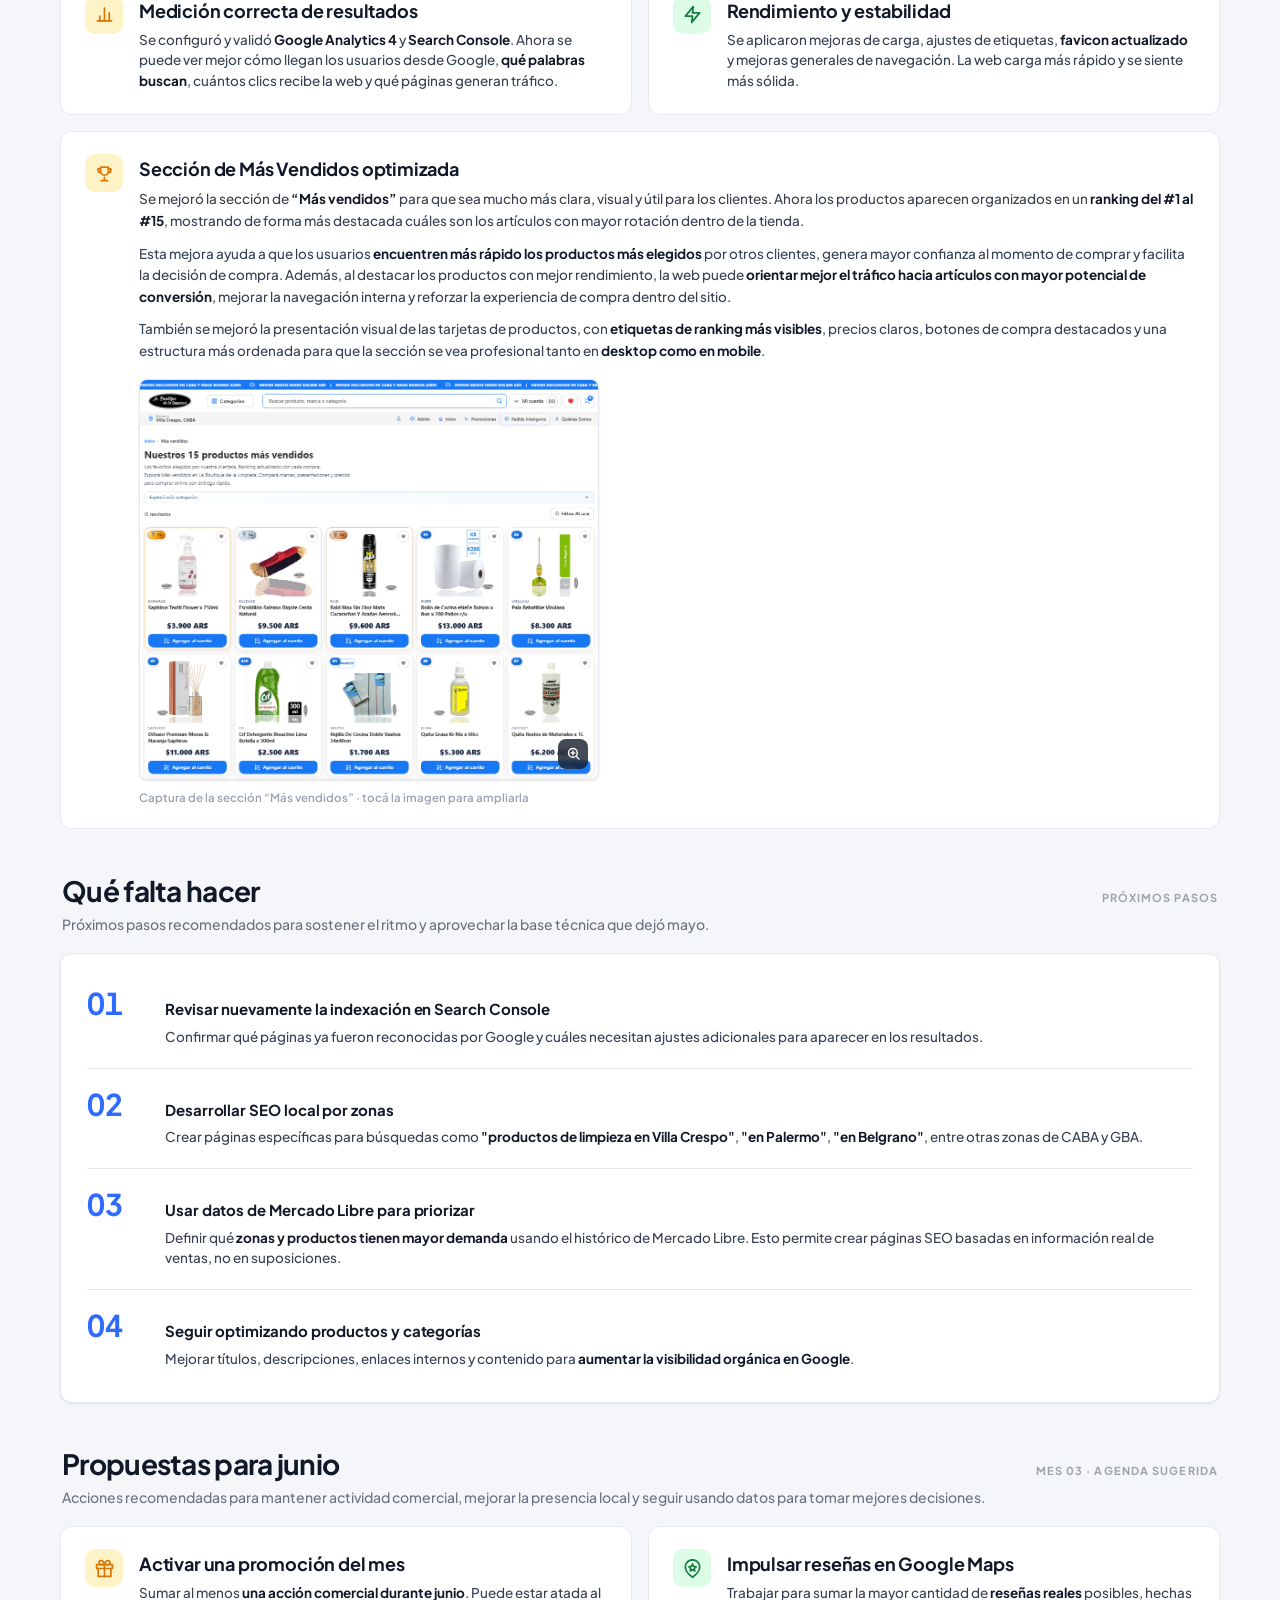
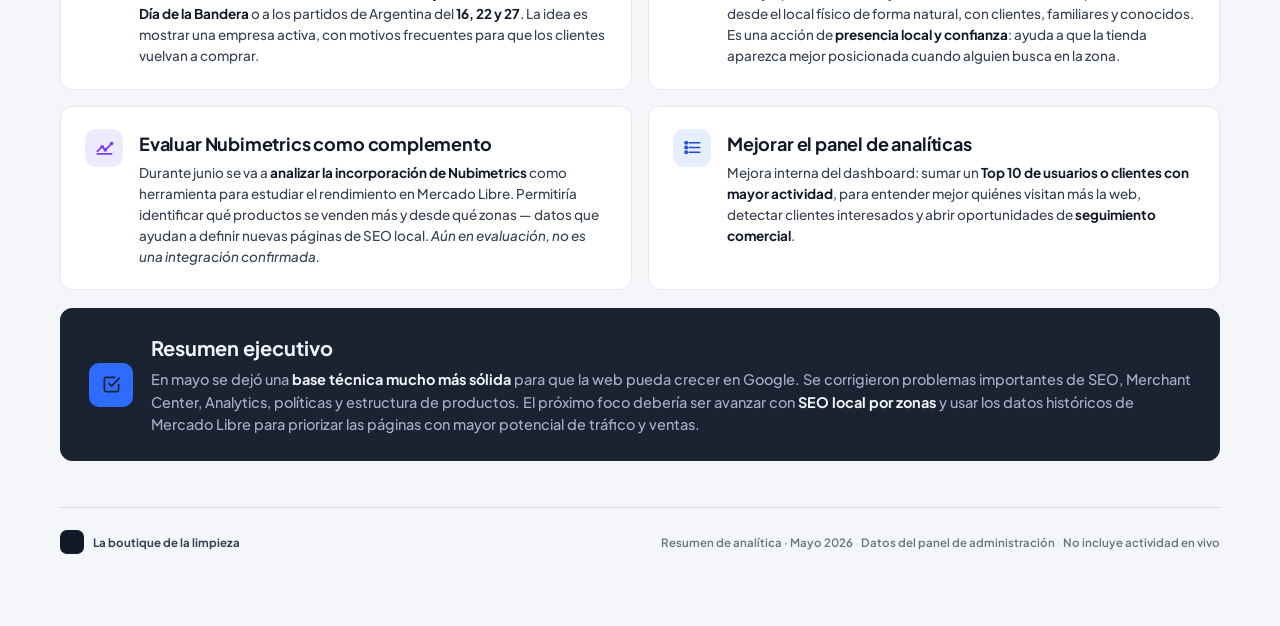
==== commit f7b89ebe: "Cambios mayo: contenedor "Más vendidos optimizada" con lightbox - Nuevo contenedor destacado (full w" ====
--- a/index.html
+++ b/index.html
@@ -414,7 +414,7 @@
         <h2 class="section-title">Cambios realizados durante mayo</h2>
         <p class="section-sub">Mejoras visuales, técnicas, de SEO y de medición aplicadas durante el mes para fortalecer la web y prepararla para crecer en Google.</p>
       </div>
-      <span class="section-note">06 frentes de trabajo</span>
+      <span class="section-note">07 frentes de trabajo</span>
     </div>
     <div class="insight-grid">
       <div class="insight">
@@ -457,6 +457,23 @@
         <div>
           <h4>Rendimiento y estabilidad</h4>
           <p>Se aplicaron mejoras de carga, ajustes de etiquetas, <b>favicon actualizado</b> y mejoras generales de navegación. La web carga más rápido y se siente más sólida.</p>
+        </div>
+      </div>
+      <!-- Contenedor destacado · Más vendidos optimizada (con miniatura + lightbox) -->
+      <div class="insight insight-wide">
+        <div class="insight-ic ic-amber"><svg viewBox="0 0 24 24" fill="none" stroke="currentColor" stroke-width="2.2" stroke-linecap="round" stroke-linejoin="round"><path d="M8 21h8M12 17v4M7 4h10v5a5 5 0 0 1-10 0V4z"/><path d="M7 6H4v2a3 3 0 0 0 3 3M17 6h3v2a3 3 0 0 1-3 3"/></svg></div>
+        <div class="iw-body">
+          <h4>Sección de Más Vendidos optimizada</h4>
+          <p>Se mejoró la sección de <b>“Más vendidos”</b> para que sea mucho más clara, visual y útil para los clientes. Ahora los productos aparecen organizados en un <b>ranking del #1 al #15</b>, mostrando de forma más destacada cuáles son los artículos con mayor rotación dentro de la tienda.</p>
+          <p>Esta mejora ayuda a que los usuarios <b>encuentren más rápido los productos más elegidos</b> por otros clientes, genera mayor confianza al momento de comprar y facilita la decisión de compra. Además, al destacar los productos con mejor rendimiento, la web puede <b>orientar mejor el tráfico hacia artículos con mayor potencial de conversión</b>, mejorar la navegación interna y reforzar la experiencia de compra dentro del sitio.</p>
+          <p>También se mejoró la presentación visual de las tarjetas de productos, con <b>etiquetas de ranking más visibles</b>, precios claros, botones de compra destacados y una estructura más ordenada para que la sección se vea profesional tanto en <b>desktop como en mobile</b>.</p>
+          <figure class="shot">
+            <button type="button" class="shot-btn" data-lightbox-src="assets/mas-vendidos.png" data-lightbox-cap="Sección “Más vendidos” de la web — ranking del #1 al #15" aria-label="Ampliar la captura de la sección Más vendidos">
+              <img src="assets/mas-vendidos.png" alt="Sección Más vendidos de la web: ranking de los 15 productos más vendidos con tarjetas de producto, etiquetas de posición y botones de compra" loading="lazy">
+              <span class="shot-zoom" aria-hidden="true"><svg viewBox="0 0 24 24" fill="none" stroke="currentColor" stroke-width="2.2" stroke-linecap="round" stroke-linejoin="round"><circle cx="11" cy="11" r="7"/><path d="M21 21l-4.3-4.3M11 8v6M8 11h6"/></svg></span>
+            </button>
+            <figcaption>Captura de la sección “Más vendidos” · tocá la imagen para ampliarla</figcaption>
+          </figure>
         </div>
       </div>
     </div>
@@ -565,6 +582,7 @@
 
 <script src="charts.js"></script>
 <script src="animations.js"></script>
+<script src="lightbox.js"></script>
 <template id="__bundler_thumbnail">
 <svg viewBox="0 0 100 100" xmlns="http://www.w3.org/2000/svg">
   <rect width="100" height="100" rx="20" fill="#2f6bff"/>
--- a/report.css
+++ b/report.css
@@ -403,6 +403,75 @@
 .takeaway p { font-size: 14.5px; color: var(--on-dark-soft); margin: 0; font-weight: 500; line-height: 1.55; }
 .takeaway p b { color: var(--on-dark); font-weight: 700; }
 
+/* ---- featured "change" card: full width + multi-paragraph + screenshot ---- */
+.insight.insight-wide { grid-column: 1 / -1; }
+.insight.insight-wide .iw-body > p { margin-top: 0; line-height: 1.6; }
+.insight.insight-wide .iw-body > p + p { margin-top: 11px; }
+
+/* screenshot thumbnail inside a card */
+.shot { margin: 18px 0 0; }
+.shot-btn {
+  display: block; position: relative; width: 100%; max-width: 460px;
+  padding: 0; border: 1px solid var(--border); border-radius: var(--r-inner);
+  background: var(--bg-2); overflow: hidden; cursor: zoom-in;
+  box-shadow: var(--sh-card);
+  transition: box-shadow .18s ease, transform .18s ease, border-color .18s ease;
+}
+.shot-btn:hover { box-shadow: var(--sh-soft); transform: translateY(-1px); border-color: var(--border-strong); }
+.shot-btn:focus-visible { outline: 2px solid var(--gold); outline-offset: 2px; }
+.shot-btn img { display: block; width: 100%; height: auto; }
+.shot-zoom {
+  position: absolute; right: 10px; bottom: 10px;
+  width: 30px; height: 30px; border-radius: 8px;
+  background: rgba(17, 24, 39, .78); color: #fff;
+  display: grid; place-items: center; backdrop-filter: blur(2px);
+}
+.shot-zoom svg { width: 15px; height: 15px; }
+.shot figcaption { margin-top: 9px; font-size: 11.5px; color: var(--label); font-weight: 600; }
+
+/* ============================================================ LIGHTBOX (image modal) */
+.lightbox {
+  position: fixed; inset: 0; z-index: 1000;
+  display: flex; align-items: center; justify-content: center;
+  padding: 4vmin;
+  background: rgba(10, 15, 25, .82);
+  -webkit-backdrop-filter: blur(2px); backdrop-filter: blur(2px);
+  opacity: 0; visibility: hidden;
+  transition: opacity .2s ease, visibility .2s ease;
+}
+.lightbox.open { opacity: 1; visibility: visible; }
+.lightbox-fig {
+  margin: 0; max-width: min(1100px, 96vw); max-height: 92vh;
+  display: flex; flex-direction: column; gap: 10px; align-items: center;
+  transform: scale(.96); transition: transform .2s ease;
+}
+.lightbox.open .lightbox-fig { transform: scale(1); }
+.lightbox-fig img {
+  max-width: 100%; max-height: 86vh; width: auto; height: auto;
+  object-fit: contain; border-radius: 12px; background: #fff;
+  box-shadow: 0 24px 60px -12px rgba(0, 0, 0, .6);
+}
+.lightbox-cap { color: rgba(255, 255, 255, .85); font-size: 12.5px; font-weight: 600; text-align: center; }
+.lightbox-cap[hidden] { display: none; }
+.lightbox-close {
+  position: absolute; top: 18px; right: 20px;
+  width: 42px; height: 42px; border-radius: 50%;
+  border: 1px solid rgba(255, 255, 255, .25); background: rgba(255, 255, 255, .12);
+  color: #fff; font-size: 26px; line-height: 1; cursor: pointer;
+  display: grid; place-items: center; transition: background .15s ease;
+}
+.lightbox-close:hover { background: rgba(255, 255, 255, .24); }
+.lightbox-close:focus-visible { outline: 2px solid #fff; outline-offset: 2px; }
+body.lightbox-open { overflow: hidden; }
+@media (max-width: 640px) {
+  .lightbox-close { top: 12px; right: 12px; width: 38px; height: 38px; font-size: 23px; }
+  .shot-btn { max-width: 100%; }
+}
+@media (prefers-reduced-motion: reduce) {
+  .lightbox, .lightbox-fig, .shot-btn { transition: none; }
+  .lightbox-fig { transform: none; }
+}
+
 /* ============================================================ INSIGHT BAND (recurring strip) */
 .band { display: flex; align-items: center; gap: 12px; border-radius: var(--r-inner); padding: 14px 20px; font-size: 13.5px; font-weight: 500; line-height: 1.45; }
 .band.dark { background: var(--ink-card); color: var(--on-dark-soft); }
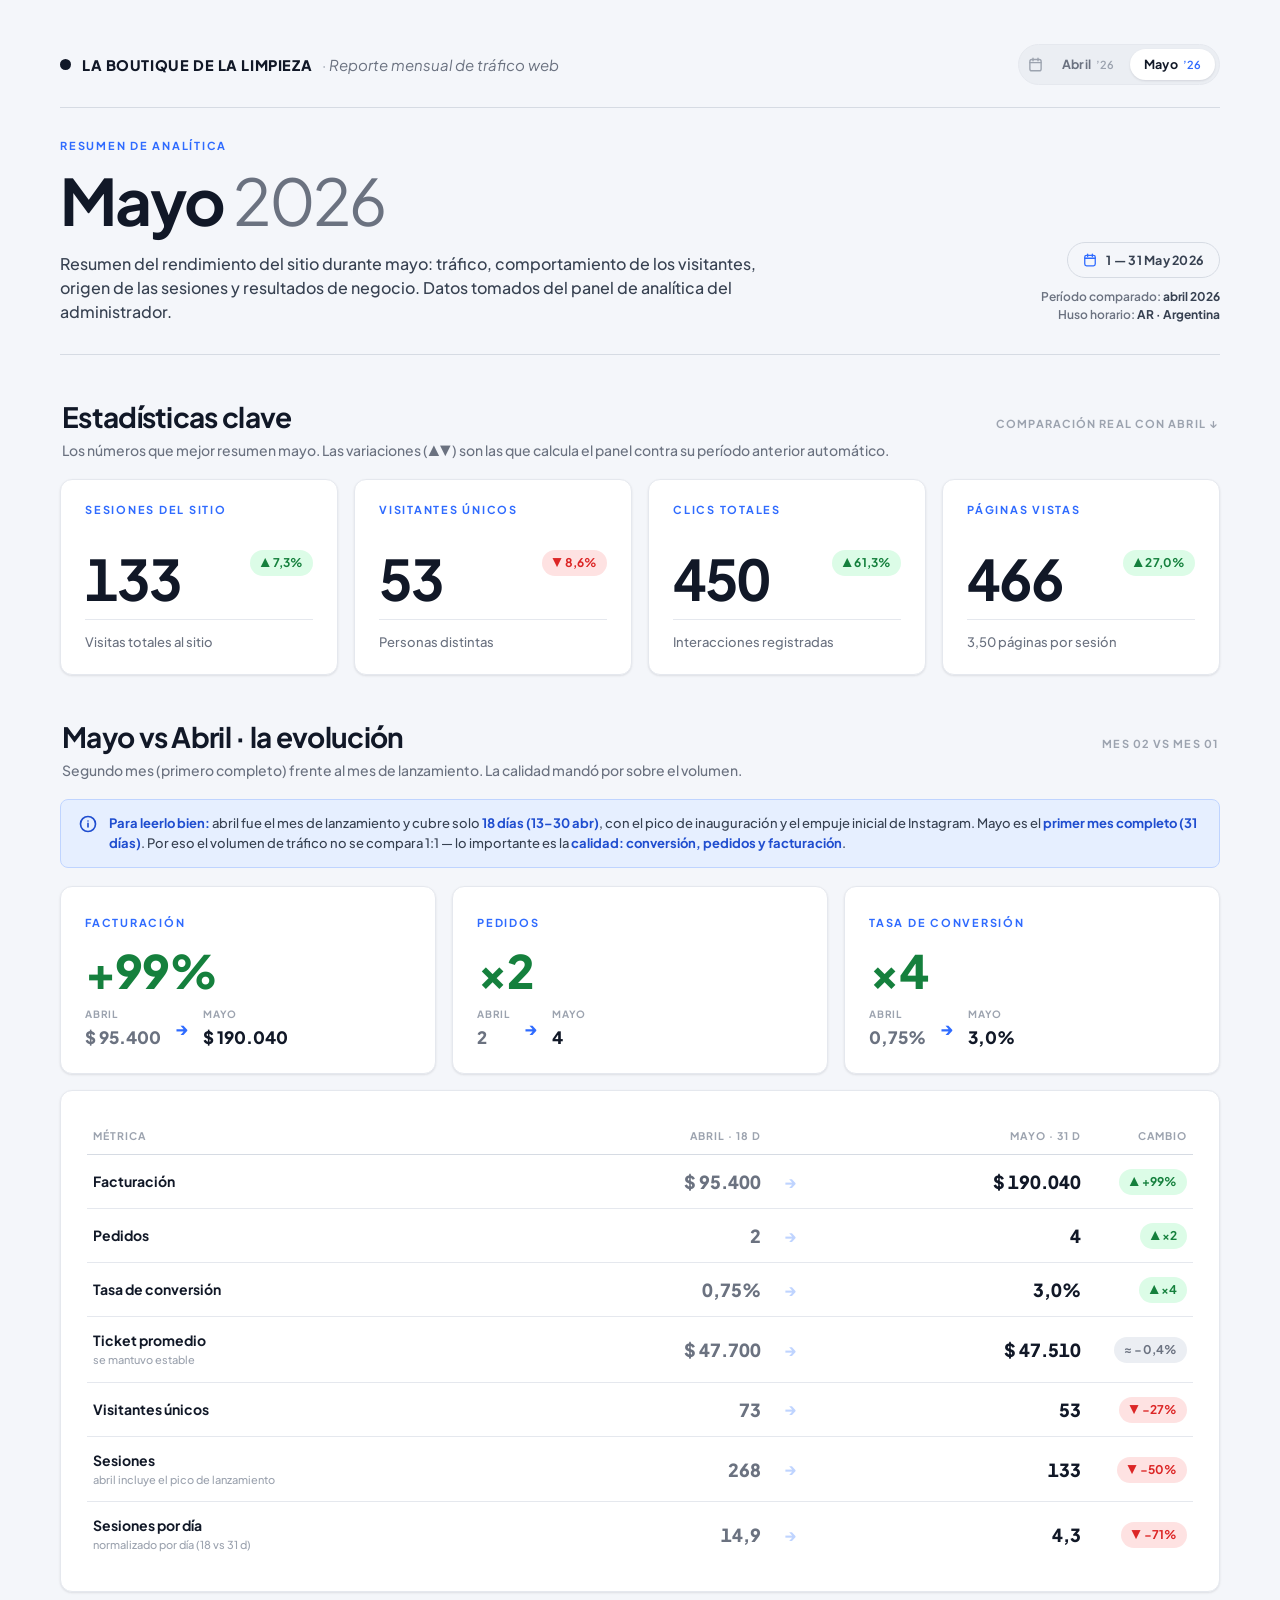
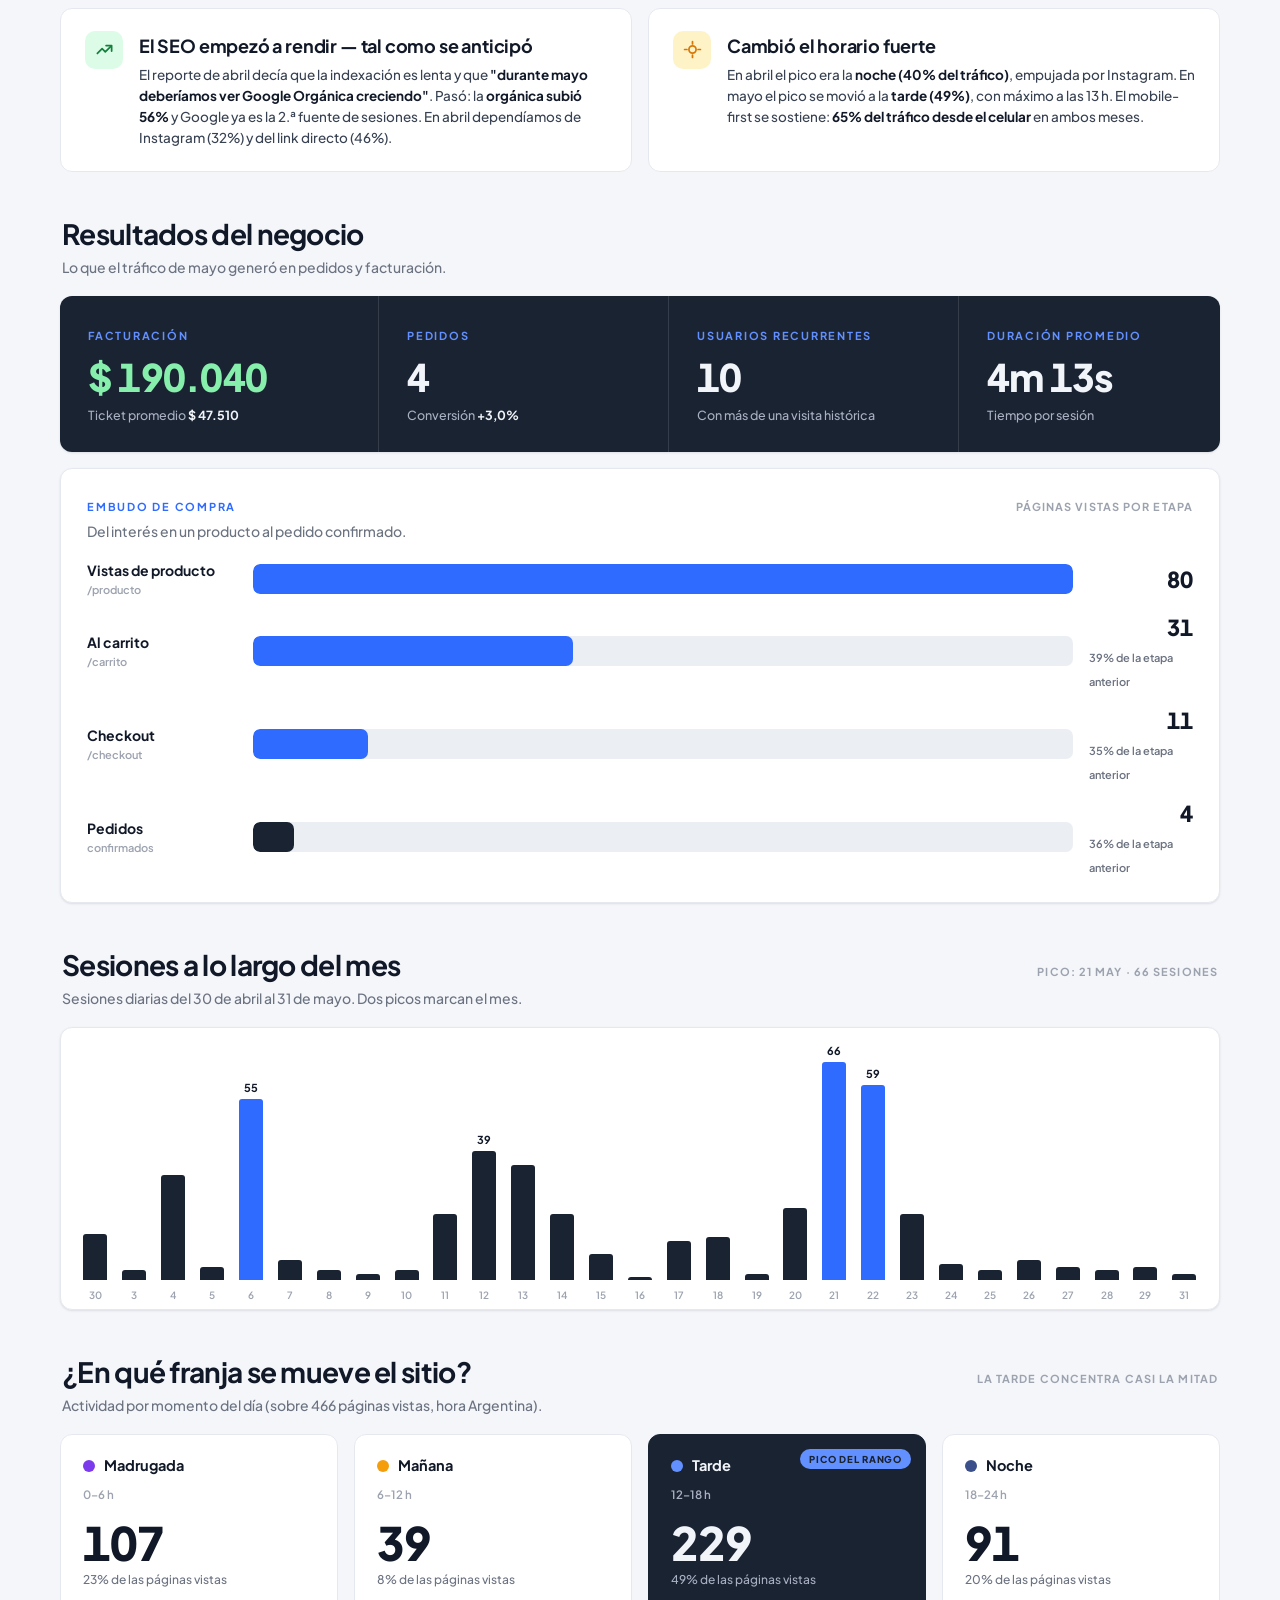
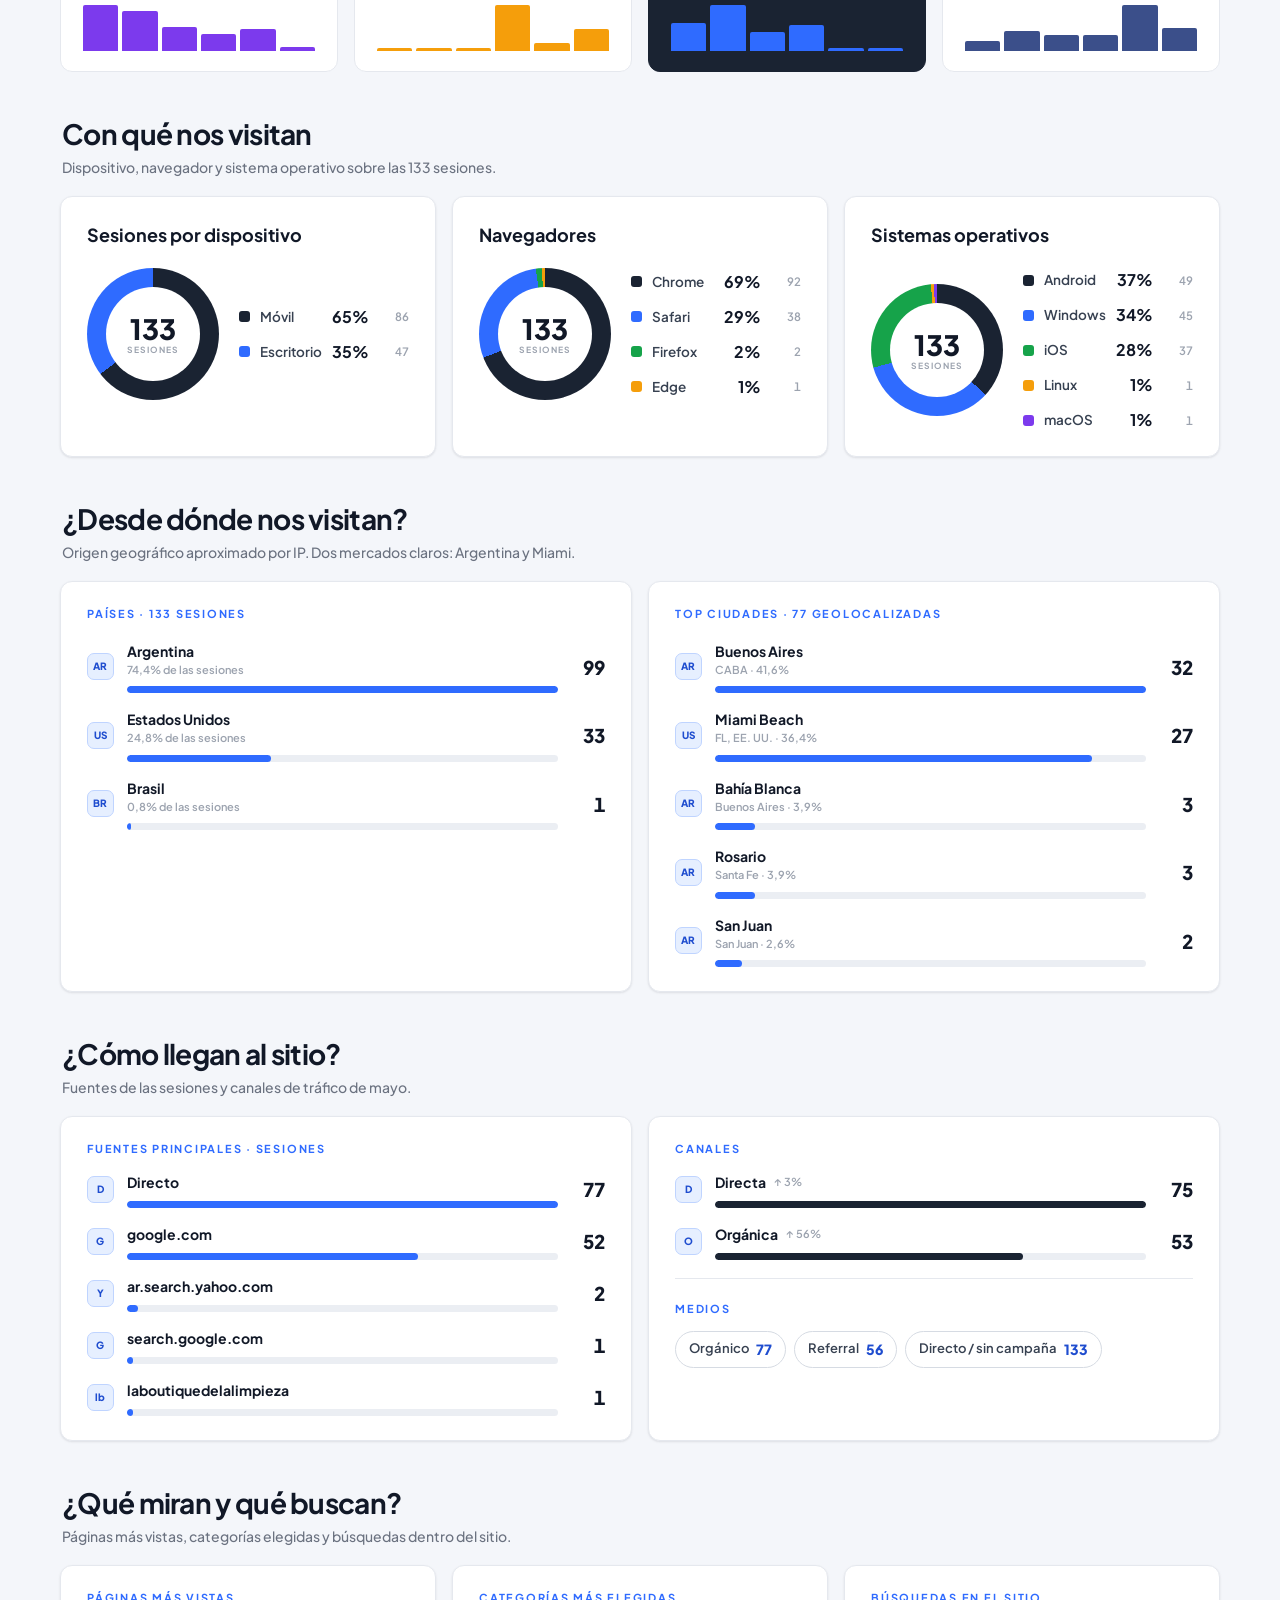
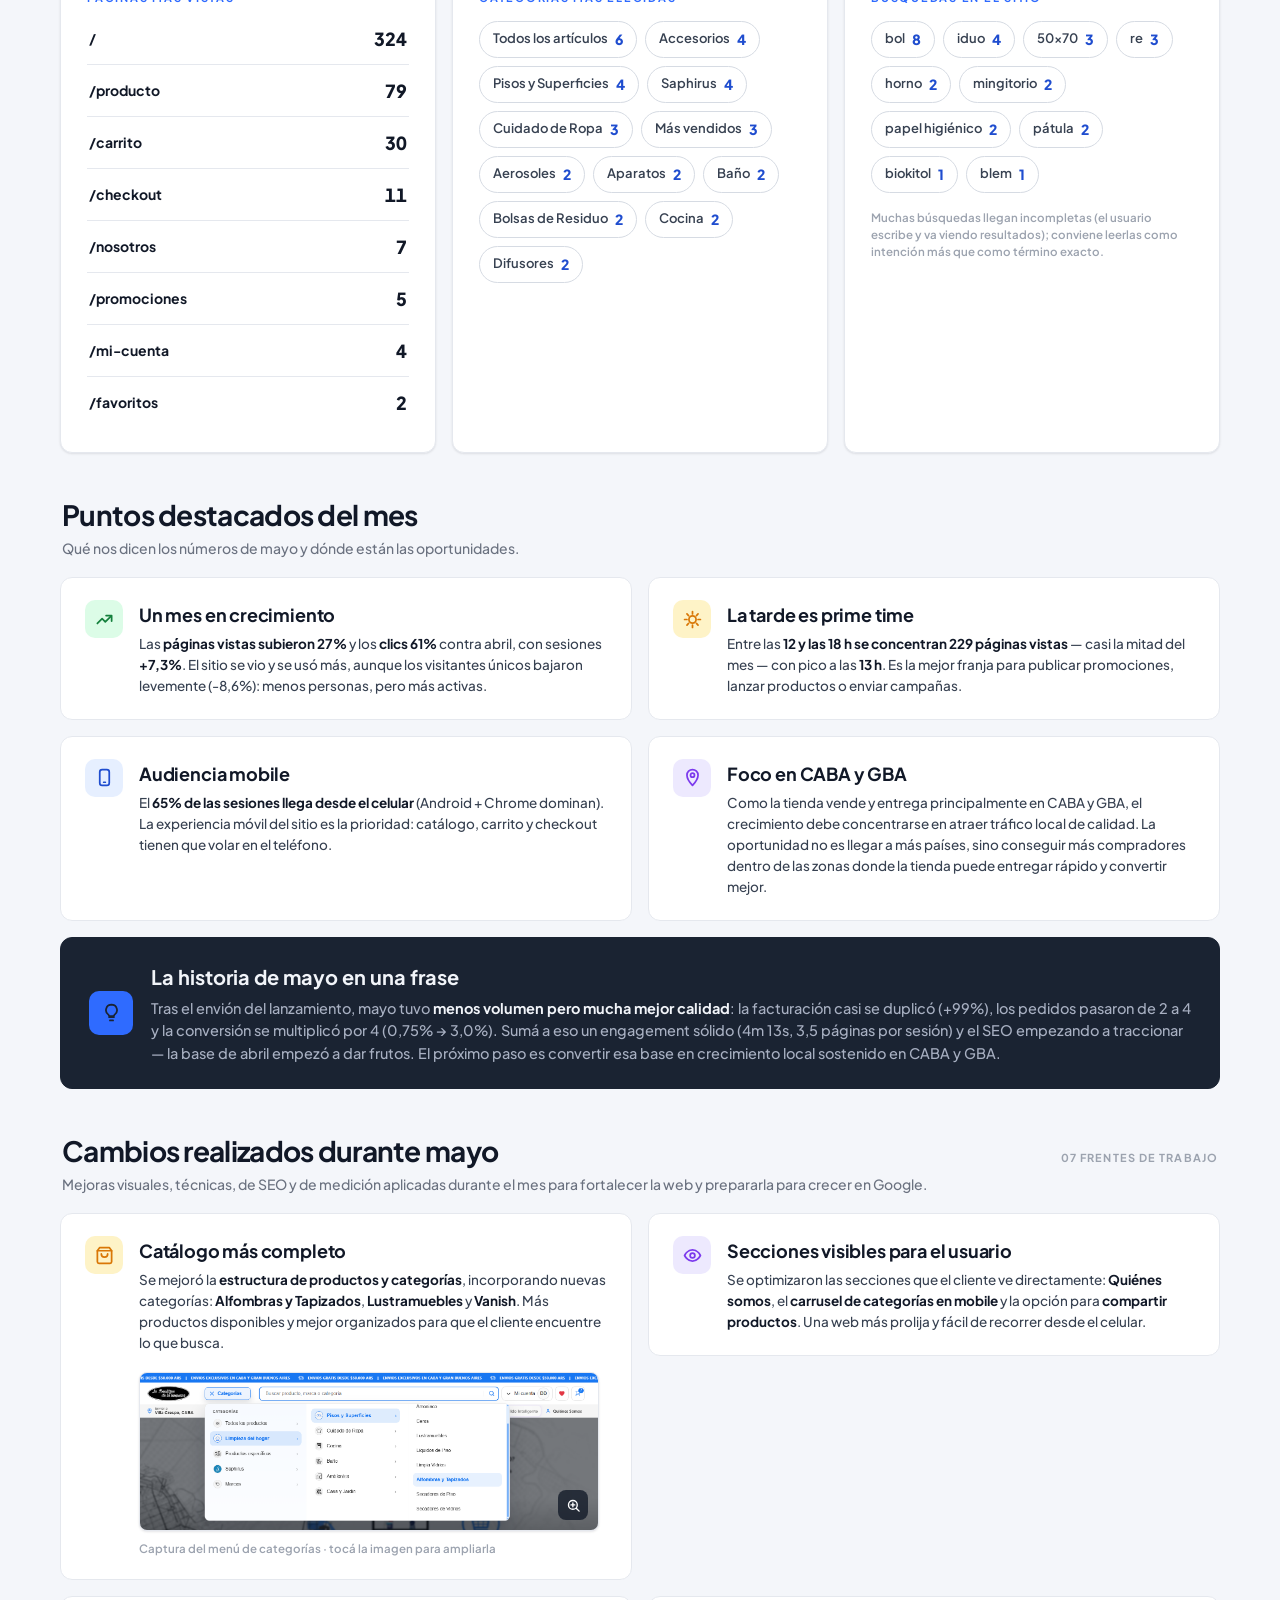
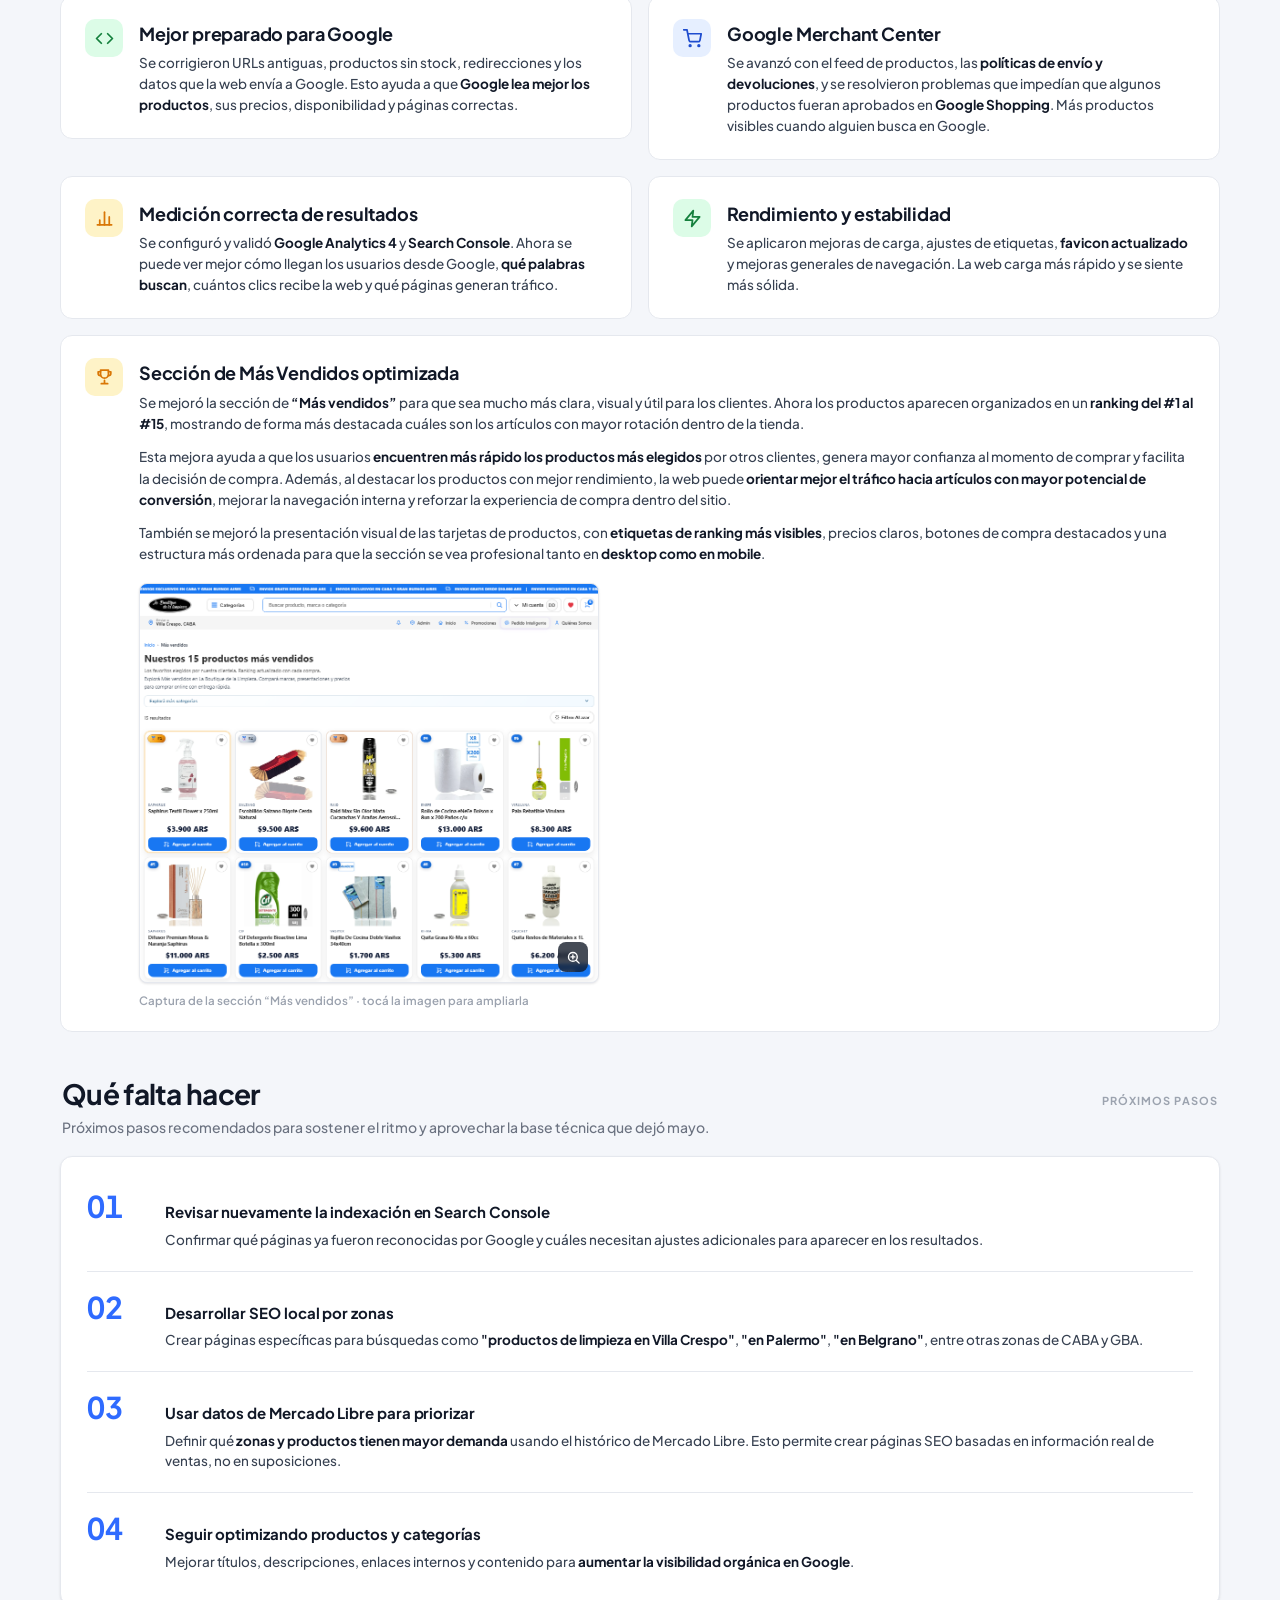
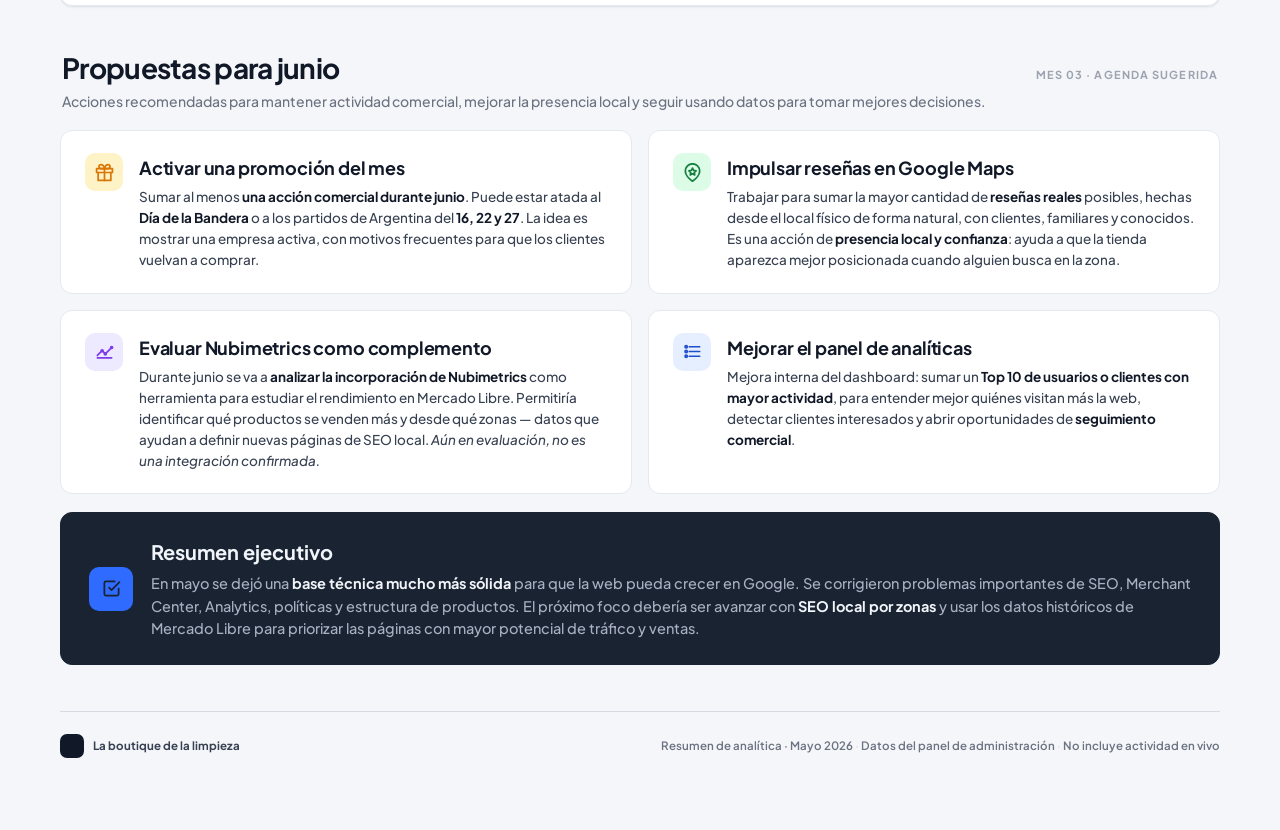
==== commit 5ff2f69e: "Cambios mayo: captura del menú de categorías en "Catálogo más completo" - Se agrega la miniatura del" ====
--- a/index.html
+++ b/index.html
@@ -416,12 +416,19 @@
       </div>
       <span class="section-note">07 frentes de trabajo</span>
     </div>
-    <div class="insight-grid">
+    <div class="insight-grid grid-changes">
       <div class="insight">
         <div class="insight-ic ic-amber"><svg viewBox="0 0 24 24" fill="none" stroke="currentColor" stroke-width="2.2" stroke-linecap="round" stroke-linejoin="round"><path d="M6 2L3 6v14a2 2 0 0 0 2 2h14a2 2 0 0 0 2-2V6l-3-4z"/><line x1="3" y1="6" x2="21" y2="6"/><path d="M16 10a4 4 0 0 1-8 0"/></svg></div>
         <div>
           <h4>Catálogo más completo</h4>
           <p>Se mejoró la <b>estructura de productos y categorías</b>, incorporando nuevas categorías: <b>Alfombras y Tapizados</b>, <b>Lustramuebles</b> y <b>Vanish</b>. Más productos disponibles y mejor organizados para que el cliente encuentre lo que busca.</p>
+          <figure class="shot">
+            <button type="button" class="shot-btn" data-lightbox-src="assets/catalogo-categorias.png" data-lightbox-cap="Menú de categorías de la web — nuevas categorías como Alfombras y Tapizados y Lustramuebles" aria-label="Ampliar la captura del menú de categorías">
+              <img src="assets/catalogo-categorias.png" alt="Menú de categorías de la web con Limpieza del hogar, Pisos y Superficies y subcategorías como Alfombras y Tapizados, Lustramuebles y Líquidos de Piso" loading="lazy">
+              <span class="shot-zoom" aria-hidden="true"><svg viewBox="0 0 24 24" fill="none" stroke="currentColor" stroke-width="2.2" stroke-linecap="round" stroke-linejoin="round"><circle cx="11" cy="11" r="7"/><path d="M21 21l-4.3-4.3M11 8v6M8 11h6"/></svg></span>
+            </button>
+            <figcaption>Captura del menú de categorías · tocá la imagen para ampliarla</figcaption>
+          </figure>
         </div>
       </div>
       <div class="insight">
--- a/report.css
+++ b/report.css
@@ -403,6 +403,10 @@
 .takeaway p { font-size: 14.5px; color: var(--on-dark-soft); margin: 0; font-weight: 500; line-height: 1.55; }
 .takeaway p b { color: var(--on-dark); font-weight: 700; }
 
+/* ---- "Cambios" grid: align cards to the top so a card with a screenshot
+        doesn't force its row-neighbour to stretch into empty white space ---- */
+.insight-grid.grid-changes { align-items: start; }
+
 /* ---- featured "change" card: full width + multi-paragraph + screenshot ---- */
 .insight.insight-wide { grid-column: 1 / -1; }
 .insight.insight-wide .iw-body > p { margin-top: 0; line-height: 1.6; }
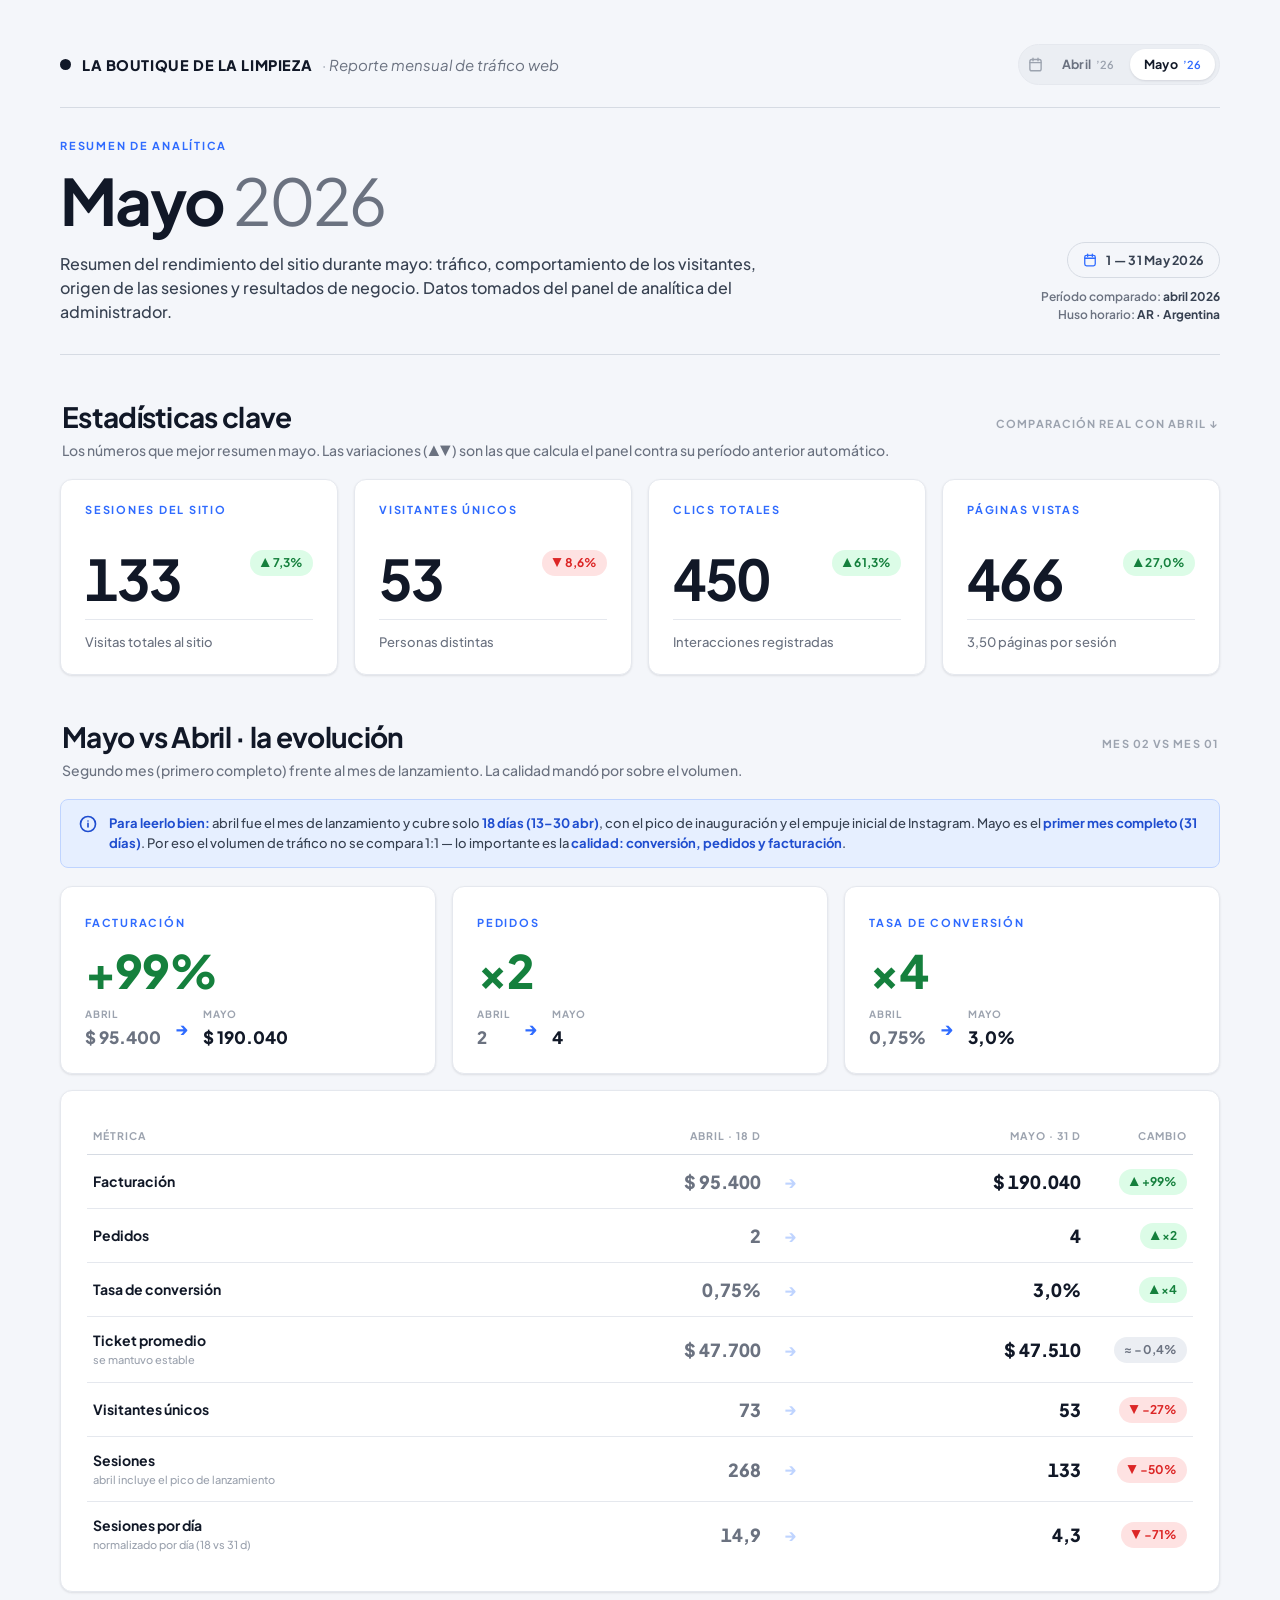
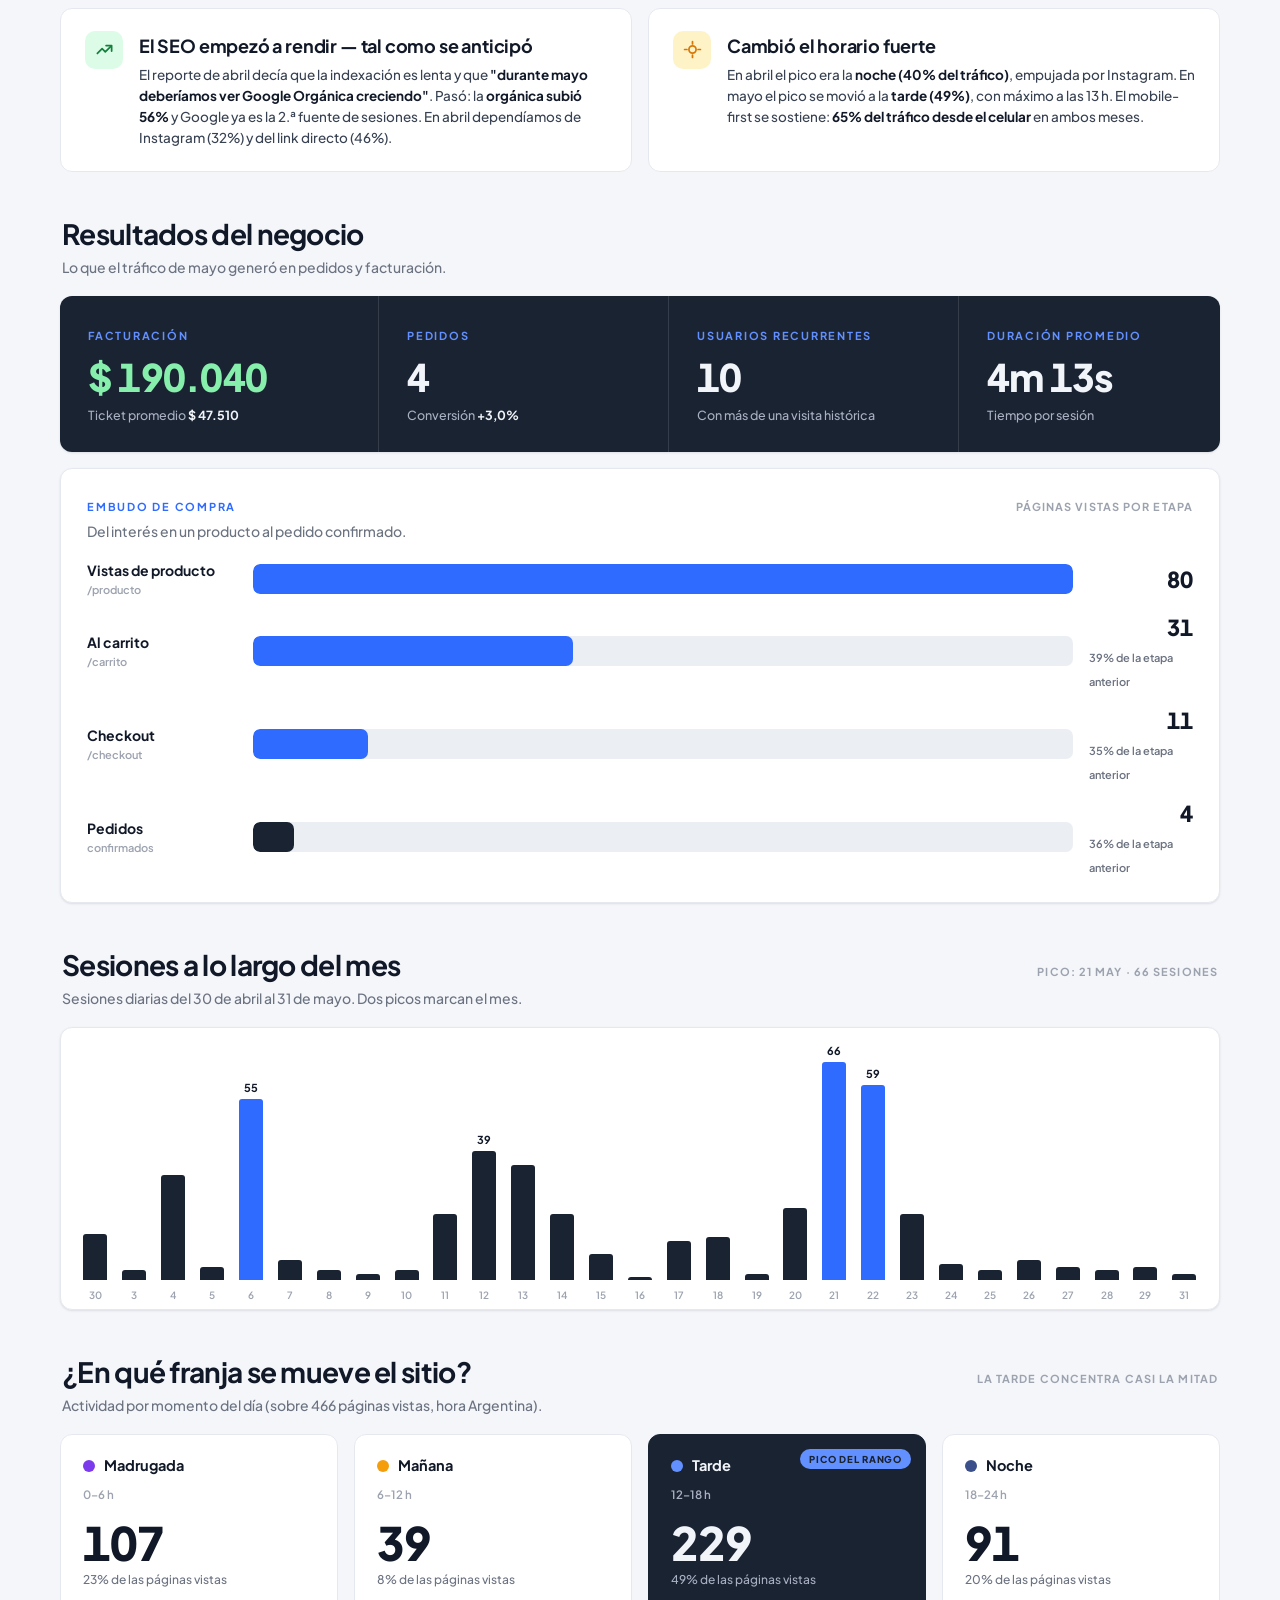
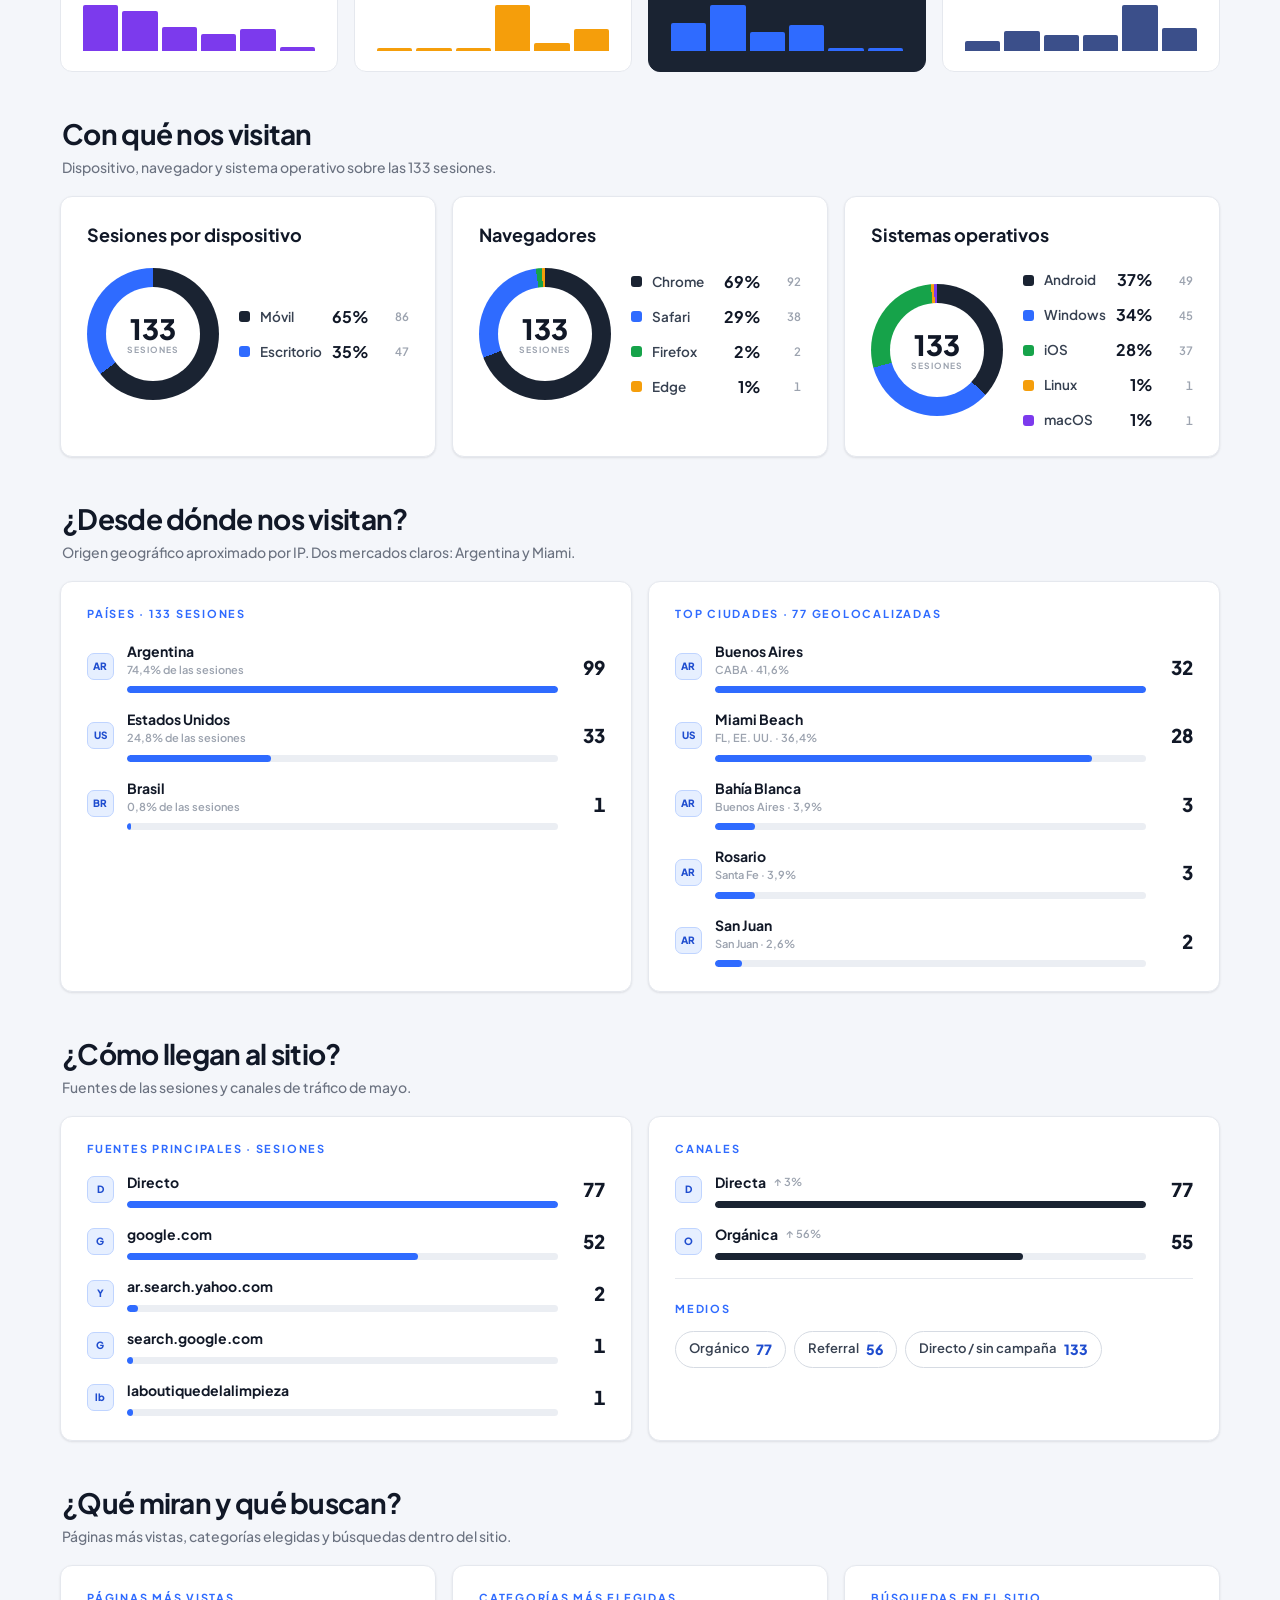
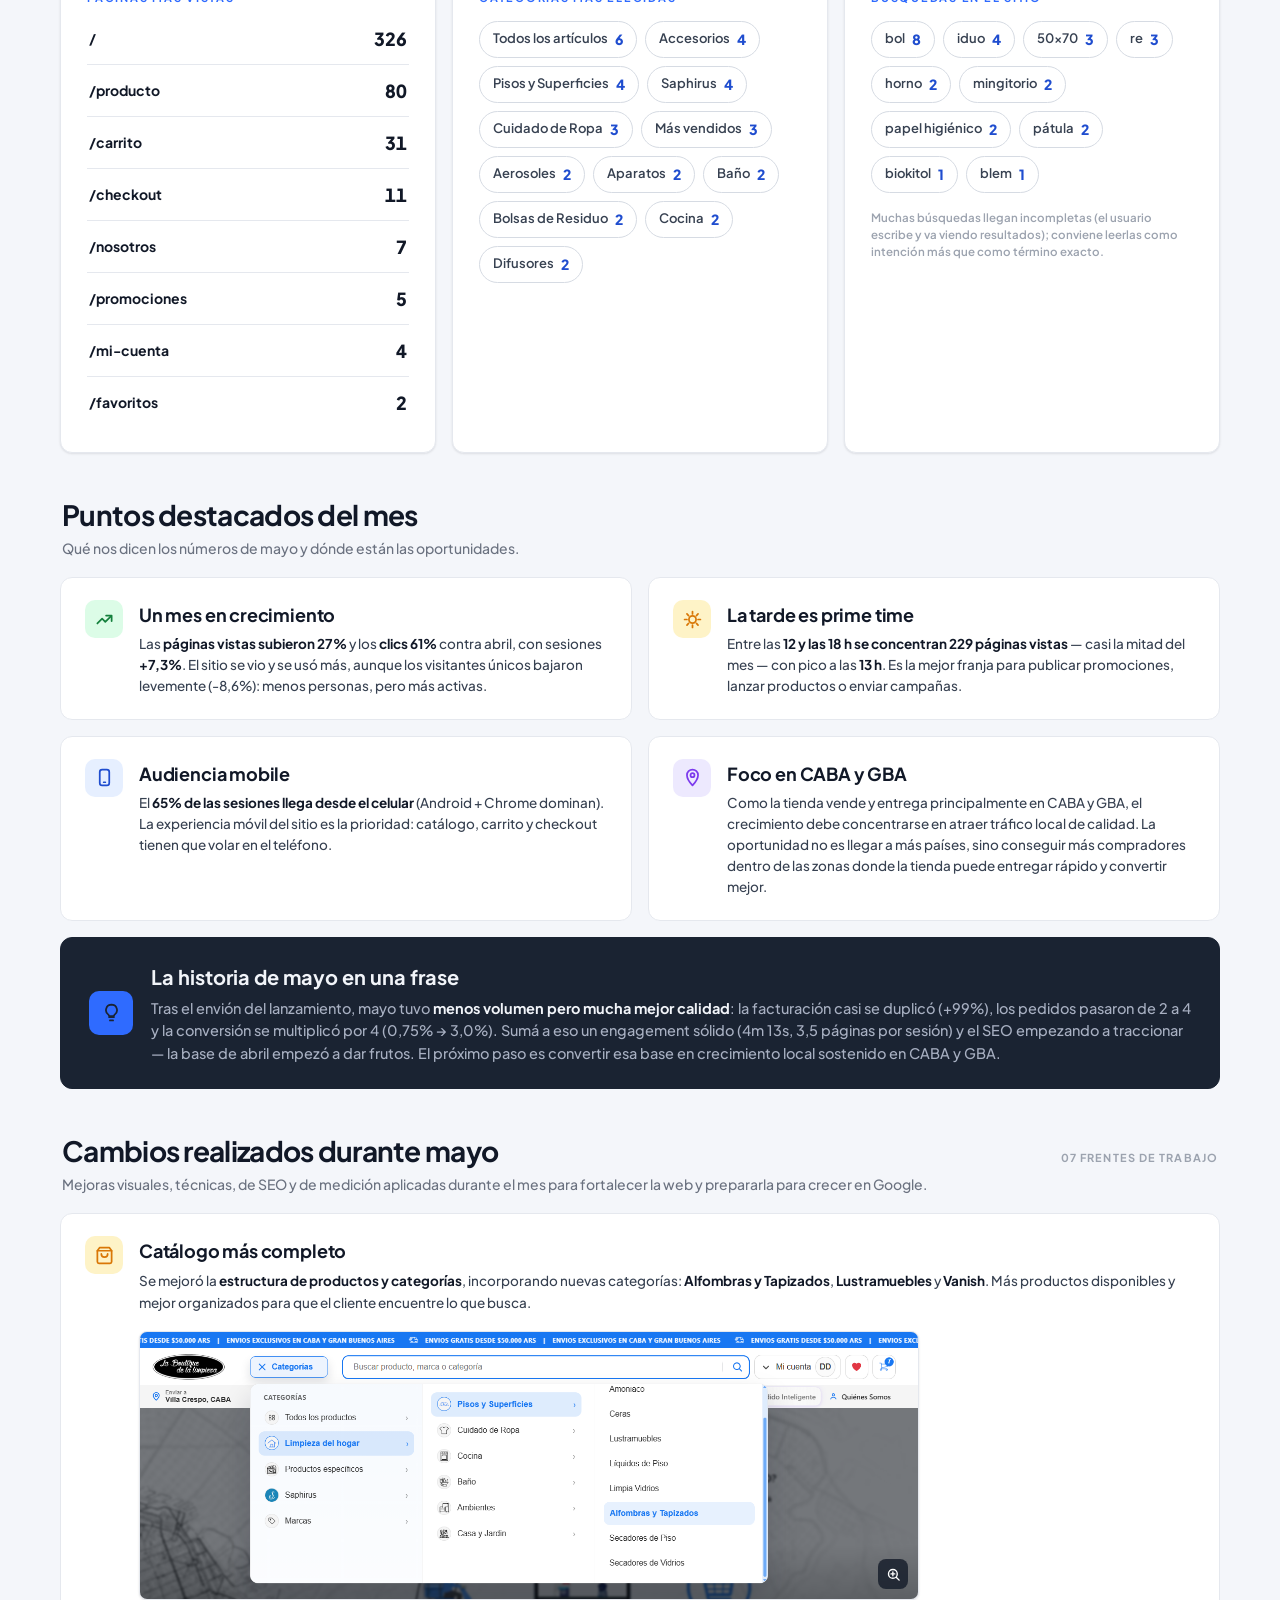
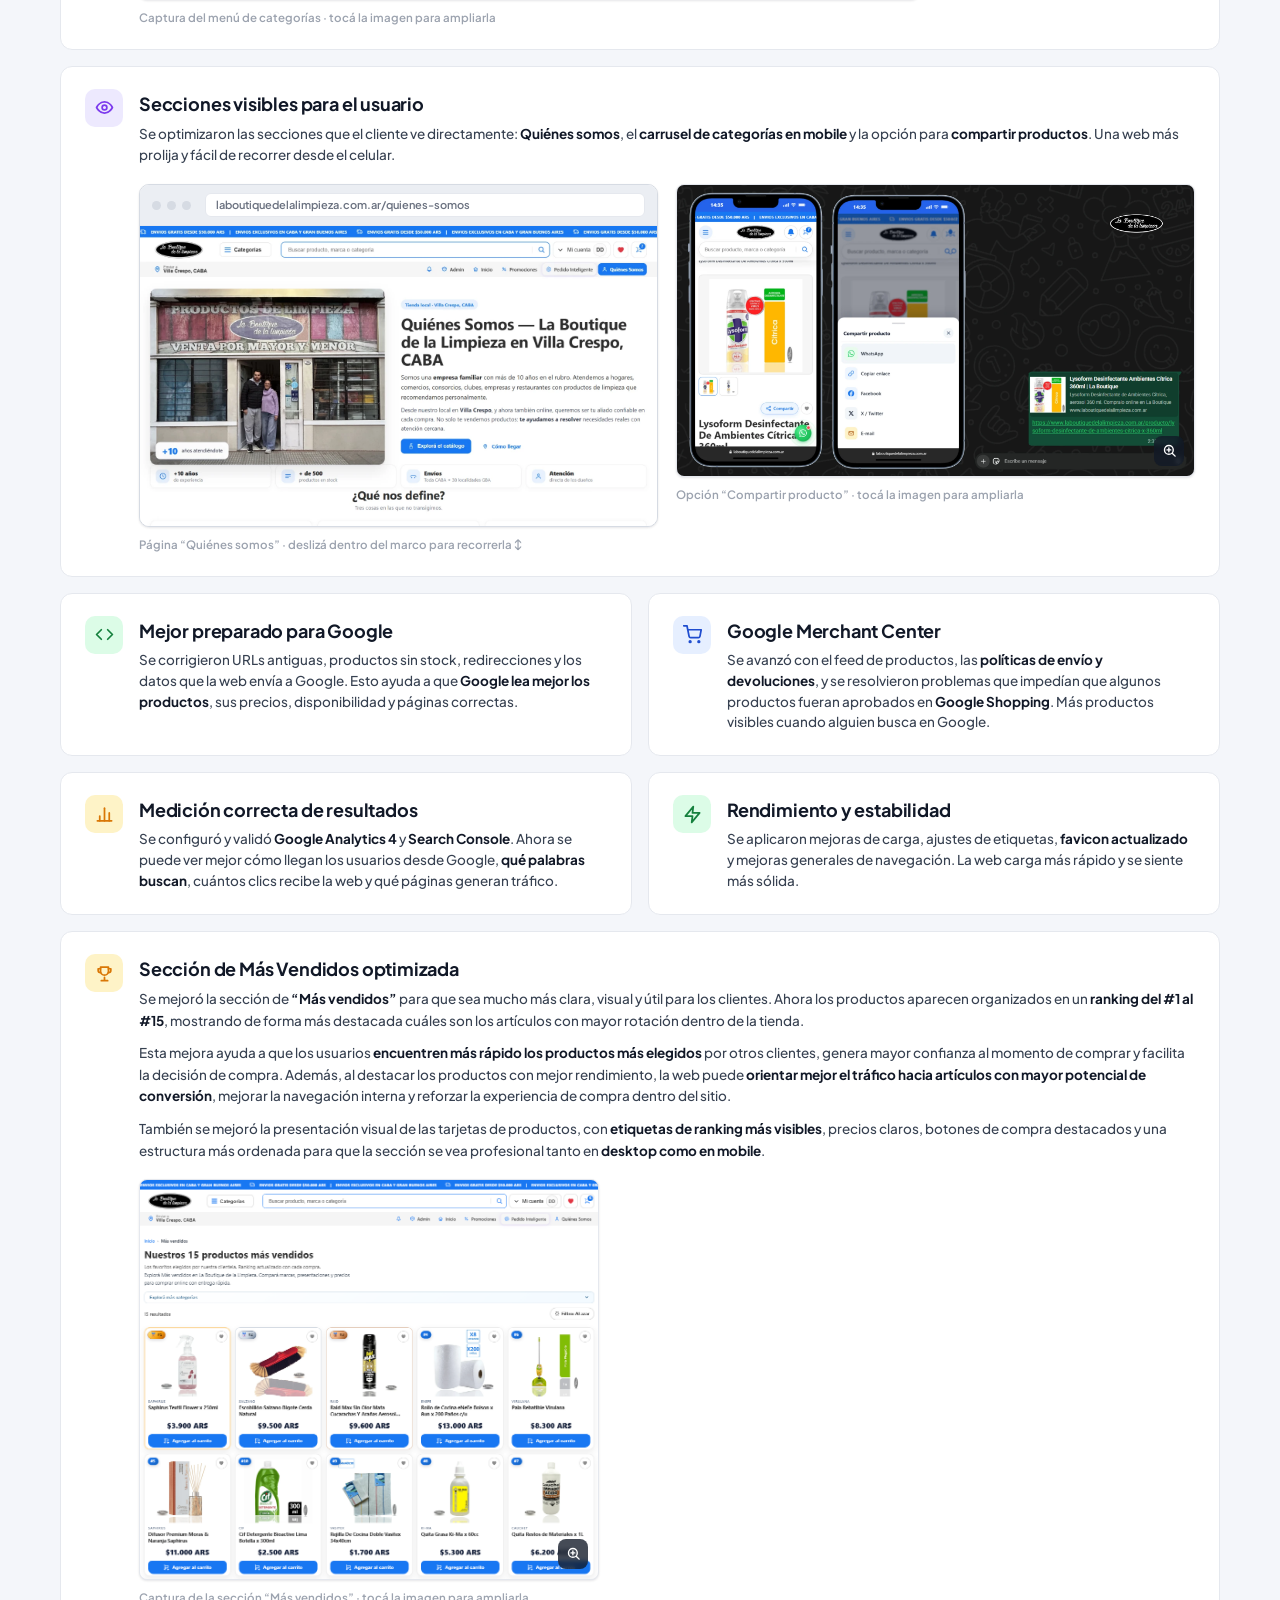
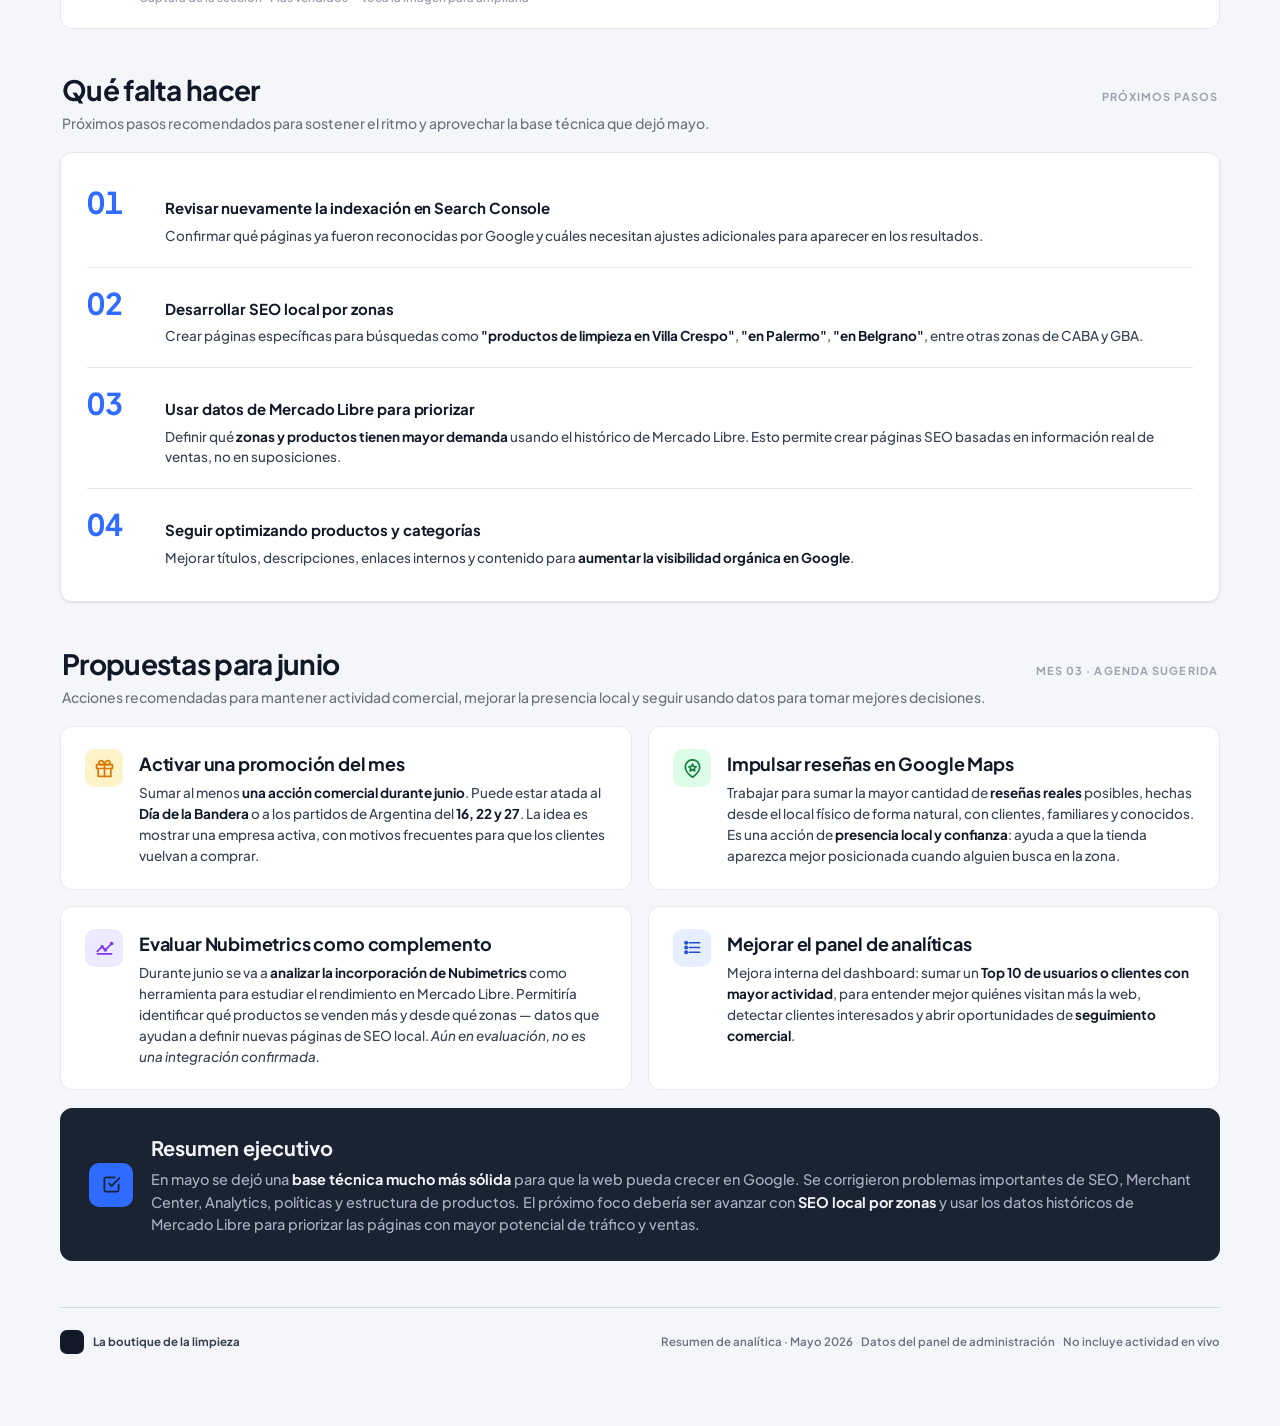
==== commit b5f4ce50: "Cambios mayo: 2 capturas en "Secciones visibles para el usuario" - "Secciones visibles" pasa a conte" ====
--- a/index.html
+++ b/index.html
@@ -416,13 +416,13 @@
       </div>
       <span class="section-note">07 frentes de trabajo</span>
     </div>
-    <div class="insight-grid grid-changes">
-      <div class="insight">
+    <div class="insight-grid">
+      <div class="insight insight-wide">
         <div class="insight-ic ic-amber"><svg viewBox="0 0 24 24" fill="none" stroke="currentColor" stroke-width="2.2" stroke-linecap="round" stroke-linejoin="round"><path d="M6 2L3 6v14a2 2 0 0 0 2 2h14a2 2 0 0 0 2-2V6l-3-4z"/><line x1="3" y1="6" x2="21" y2="6"/><path d="M16 10a4 4 0 0 1-8 0"/></svg></div>
-        <div>
+        <div class="iw-body">
           <h4>Catálogo más completo</h4>
           <p>Se mejoró la <b>estructura de productos y categorías</b>, incorporando nuevas categorías: <b>Alfombras y Tapizados</b>, <b>Lustramuebles</b> y <b>Vanish</b>. Más productos disponibles y mejor organizados para que el cliente encuentre lo que busca.</p>
-          <figure class="shot">
+          <figure class="shot shot-wide">
             <button type="button" class="shot-btn" data-lightbox-src="assets/catalogo-categorias.png" data-lightbox-cap="Menú de categorías de la web — nuevas categorías como Alfombras y Tapizados y Lustramuebles" aria-label="Ampliar la captura del menú de categorías">
               <img src="assets/catalogo-categorias.png" alt="Menú de categorías de la web con Limpieza del hogar, Pisos y Superficies y subcategorías como Alfombras y Tapizados, Lustramuebles y Líquidos de Piso" loading="lazy">
               <span class="shot-zoom" aria-hidden="true"><svg viewBox="0 0 24 24" fill="none" stroke="currentColor" stroke-width="2.2" stroke-linecap="round" stroke-linejoin="round"><circle cx="11" cy="11" r="7"/><path d="M21 21l-4.3-4.3M11 8v6M8 11h6"/></svg></span>
@@ -431,11 +431,32 @@
           </figure>
         </div>
       </div>
-      <div class="insight">
+      <div class="insight insight-wide">
         <div class="insight-ic ic-purple"><svg viewBox="0 0 24 24" fill="none" stroke="currentColor" stroke-width="2.2" stroke-linecap="round" stroke-linejoin="round"><path d="M2 12s3.5-7 10-7 10 7 10 7-3.5 7-10 7-10-7-10-7z"/><circle cx="12" cy="12" r="3"/></svg></div>
-        <div>
+        <div class="iw-body">
           <h4>Secciones visibles para el usuario</h4>
           <p>Se optimizaron las secciones que el cliente ve directamente: <b>Quiénes somos</b>, el <b>carrusel de categorías en mobile</b> y la opción para <b>compartir productos</b>. Una web más prolija y fácil de recorrer desde el celular.</p>
+          <div class="shot-row">
+            <figure class="shot shot-scroll">
+              <div class="browser">
+                <div class="browser-bar">
+                  <span class="bdot"></span><span class="bdot"></span><span class="bdot"></span>
+                  <span class="burl">laboutiquedelalimpieza.com.ar/quienes-somos</span>
+                </div>
+                <div class="browser-view">
+                  <img src="assets/quienes-somos.webp" alt="Página Quiénes Somos completa: presentación de la tienda, qué nos define, reseñas de Google y ubicación del local" loading="lazy">
+                </div>
+              </div>
+              <figcaption>Página “Quiénes somos” · deslizá dentro del marco para recorrerla ↕</figcaption>
+            </figure>
+            <figure class="shot">
+              <button type="button" class="shot-btn" data-lightbox-src="assets/compartir-producto.webp" data-lightbox-cap="Función “Compartir producto” — WhatsApp, copiar enlace, Facebook, X y email, con vista previa del enlace" aria-label="Ampliar la captura de compartir producto">
+                <img src="assets/compartir-producto.webp" alt="Función compartir producto en mobile: opciones WhatsApp, copiar enlace, Facebook, X y email, con vista previa del enlace compartido en WhatsApp" loading="lazy">
+                <span class="shot-zoom" aria-hidden="true"><svg viewBox="0 0 24 24" fill="none" stroke="currentColor" stroke-width="2.2" stroke-linecap="round" stroke-linejoin="round"><circle cx="11" cy="11" r="7"/><path d="M21 21l-4.3-4.3M11 8v6M8 11h6"/></svg></span>
+              </button>
+              <figcaption>Opción “Compartir producto” · tocá la imagen para ampliarla</figcaption>
+            </figure>
+          </div>
         </div>
       </div>
       <div class="insight">
--- a/report.css
+++ b/report.css
@@ -403,14 +403,42 @@
 .takeaway p { font-size: 14.5px; color: var(--on-dark-soft); margin: 0; font-weight: 500; line-height: 1.55; }
 .takeaway p b { color: var(--on-dark); font-weight: 700; }
 
-/* ---- "Cambios" grid: align cards to the top so a card with a screenshot
-        doesn't force its row-neighbour to stretch into empty white space ---- */
-.insight-grid.grid-changes { align-items: start; }
-
 /* ---- featured "change" card: full width + multi-paragraph + screenshot ---- */
 .insight.insight-wide { grid-column: 1 / -1; }
 .insight.insight-wide .iw-body > p { margin-top: 0; line-height: 1.6; }
 .insight.insight-wide .iw-body > p + p { margin-top: 11px; }
+
+/* a wide (landscape) screenshot fills more of a full-width card */
+.shot.shot-wide .shot-btn { max-width: min(780px, 100%); }
+
+/* two screenshots side by side inside a wide card */
+.shot-row { display: grid; grid-template-columns: 1fr 1fr; gap: 18px; margin-top: 18px; align-items: start; }
+.shot-row .shot { margin-top: 0; }
+.shot-row .shot-btn { max-width: 100%; }
+.shot-row .shot-scroll { min-width: 0; }
+@media (max-width: 720px) { .shot-row { grid-template-columns: 1fr; } }
+
+/* scrollable "mini browser" frame for a full-page screenshot */
+.shot-scroll .browser {
+  border: 1px solid var(--border-strong); border-radius: 10px;
+  overflow: hidden; background: var(--card); box-shadow: var(--sh-card);
+}
+.browser-bar {
+  display: flex; align-items: center; gap: 6px;
+  padding: 8px 12px; background: var(--bg-2); border-bottom: 1px solid var(--border);
+}
+.browser-bar .bdot { width: 9px; height: 9px; border-radius: 50%; background: var(--border-strong); flex: none; }
+.browser-bar .burl {
+  margin-left: 8px; min-width: 0; flex: 1;
+  font-size: 11px; color: var(--ink-3); font-weight: 600;
+  white-space: nowrap; overflow: hidden; text-overflow: ellipsis;
+  background: var(--card); border: 1px solid var(--border); border-radius: 6px; padding: 3px 10px;
+}
+.browser-view { height: 300px; overflow-y: auto; overflow-x: hidden; -webkit-overflow-scrolling: touch; }
+.browser-view img { display: block; width: 100%; height: auto; }
+.browser-view::-webkit-scrollbar { width: 10px; }
+.browser-view::-webkit-scrollbar-track { background: var(--bg-2); }
+.browser-view::-webkit-scrollbar-thumb { background: var(--border-strong); border-radius: 6px; border: 2px solid var(--card); }
 
 /* screenshot thumbnail inside a card */
 .shot { margin: 18px 0 0; }
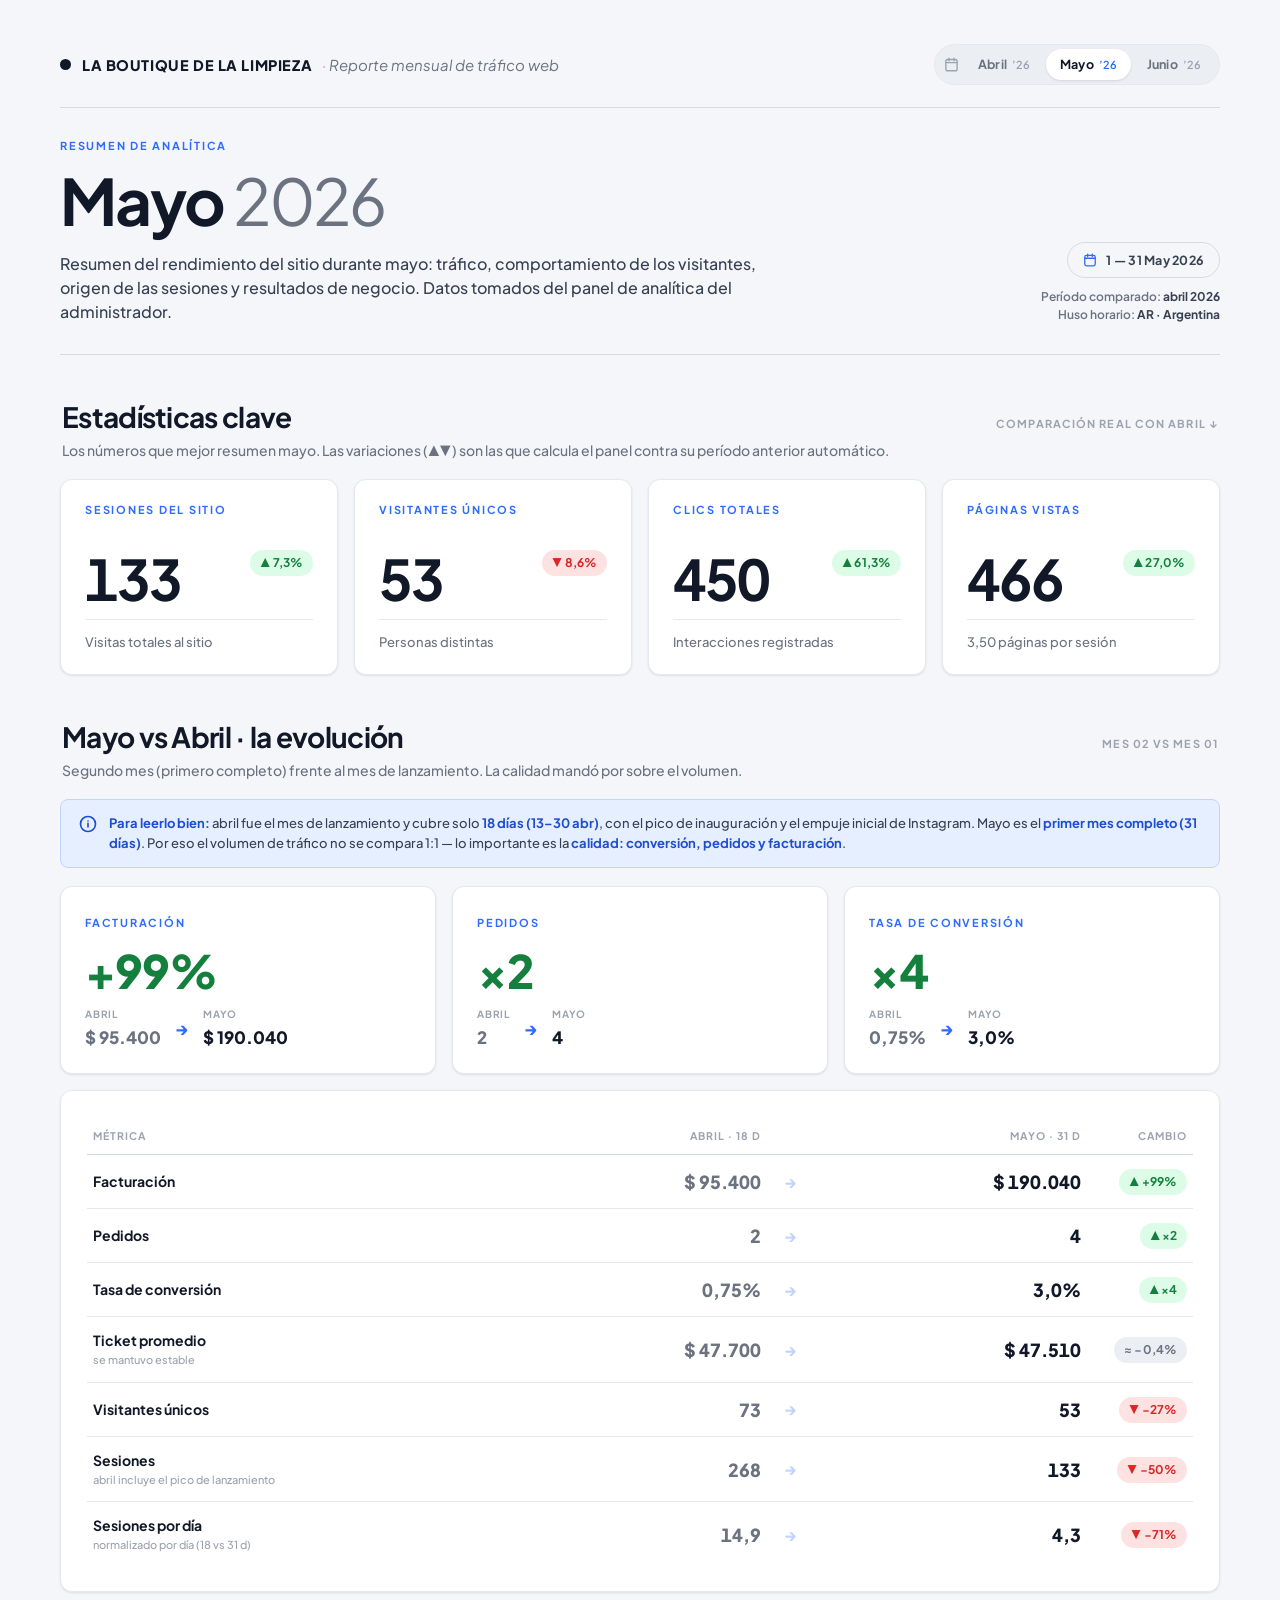
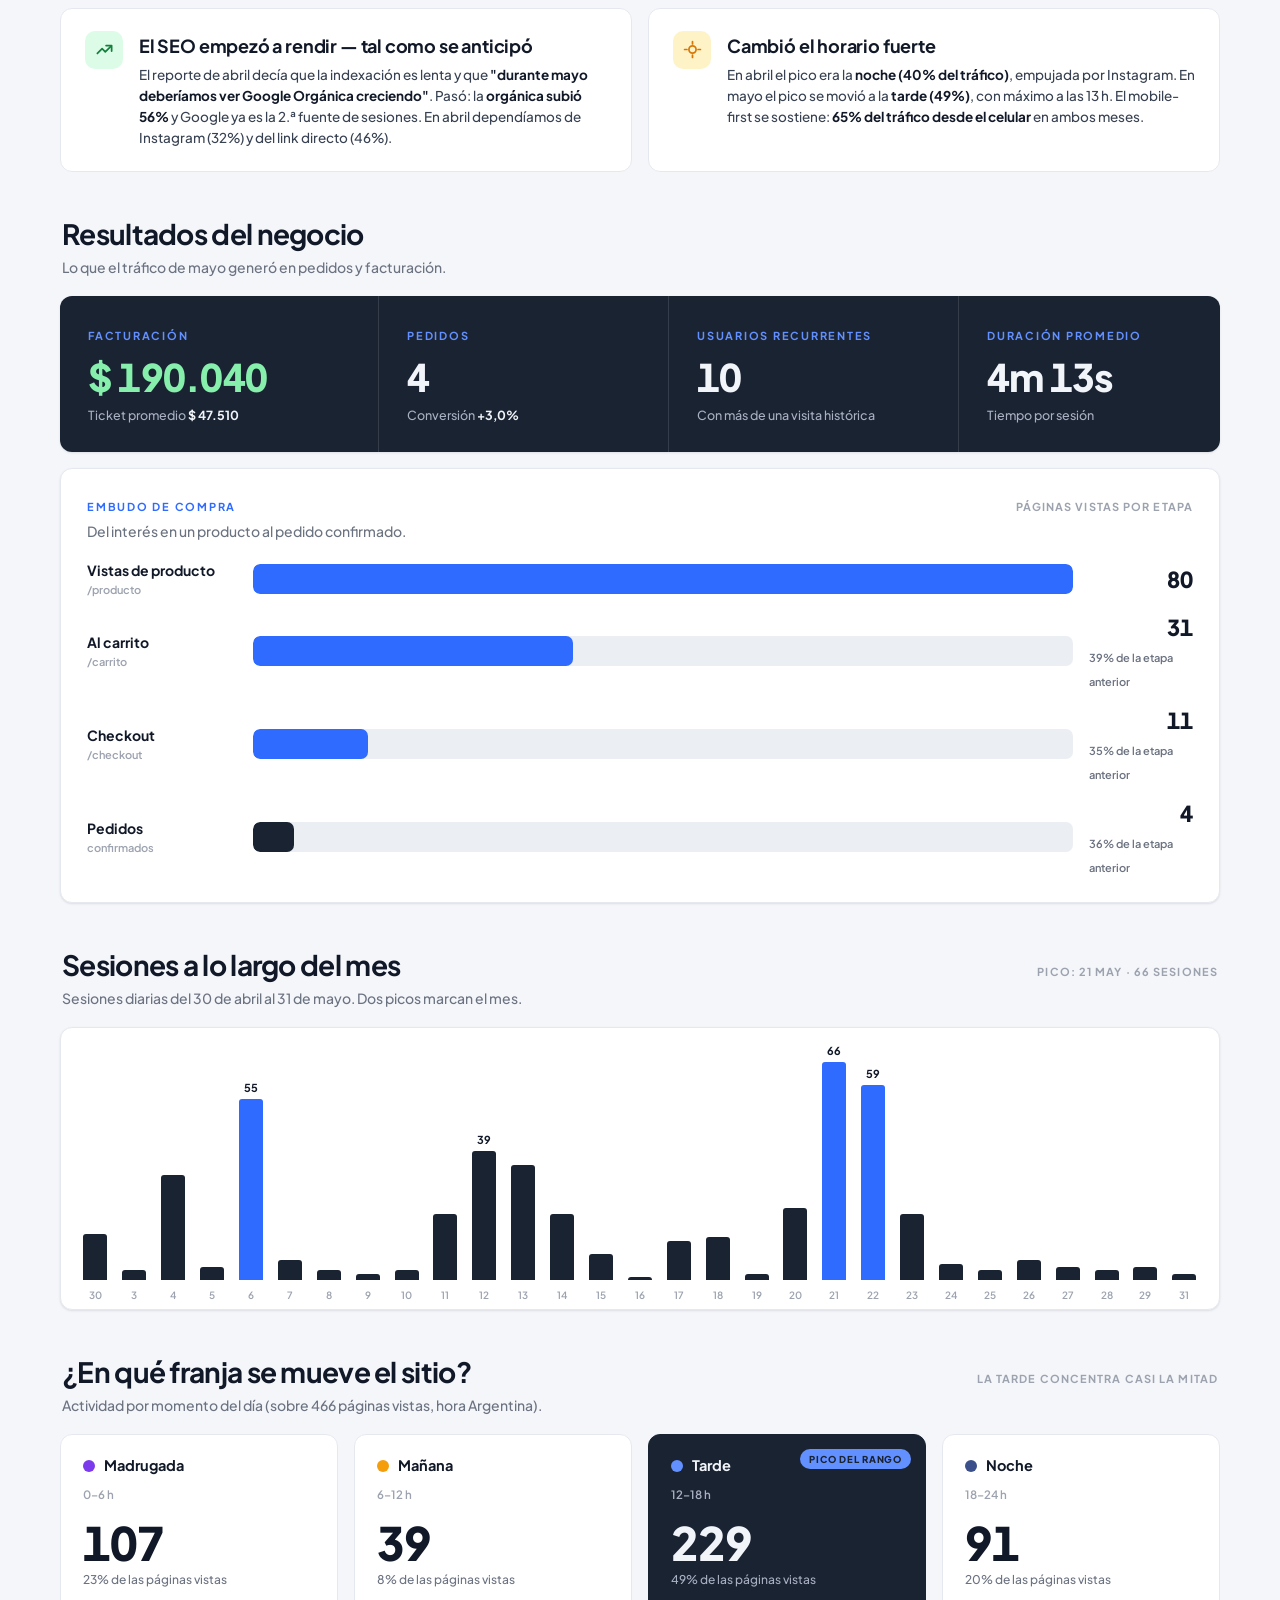
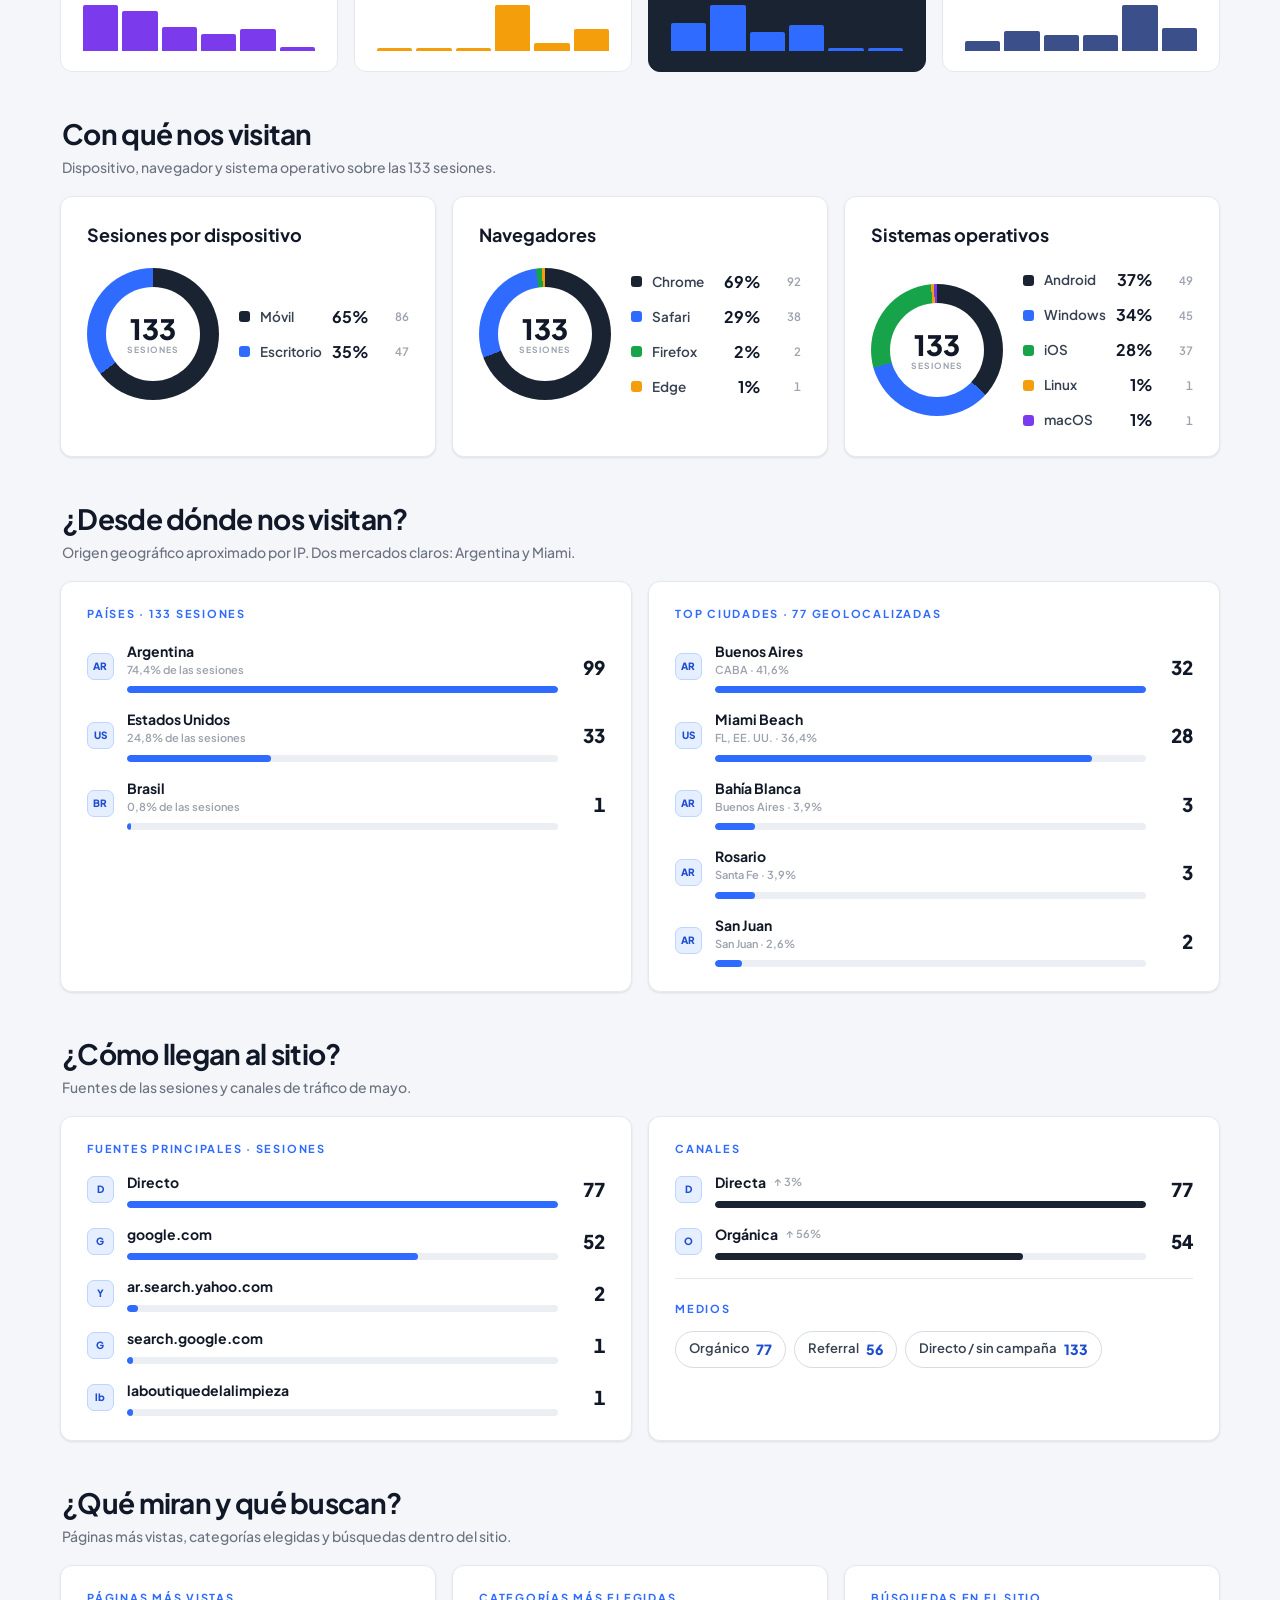
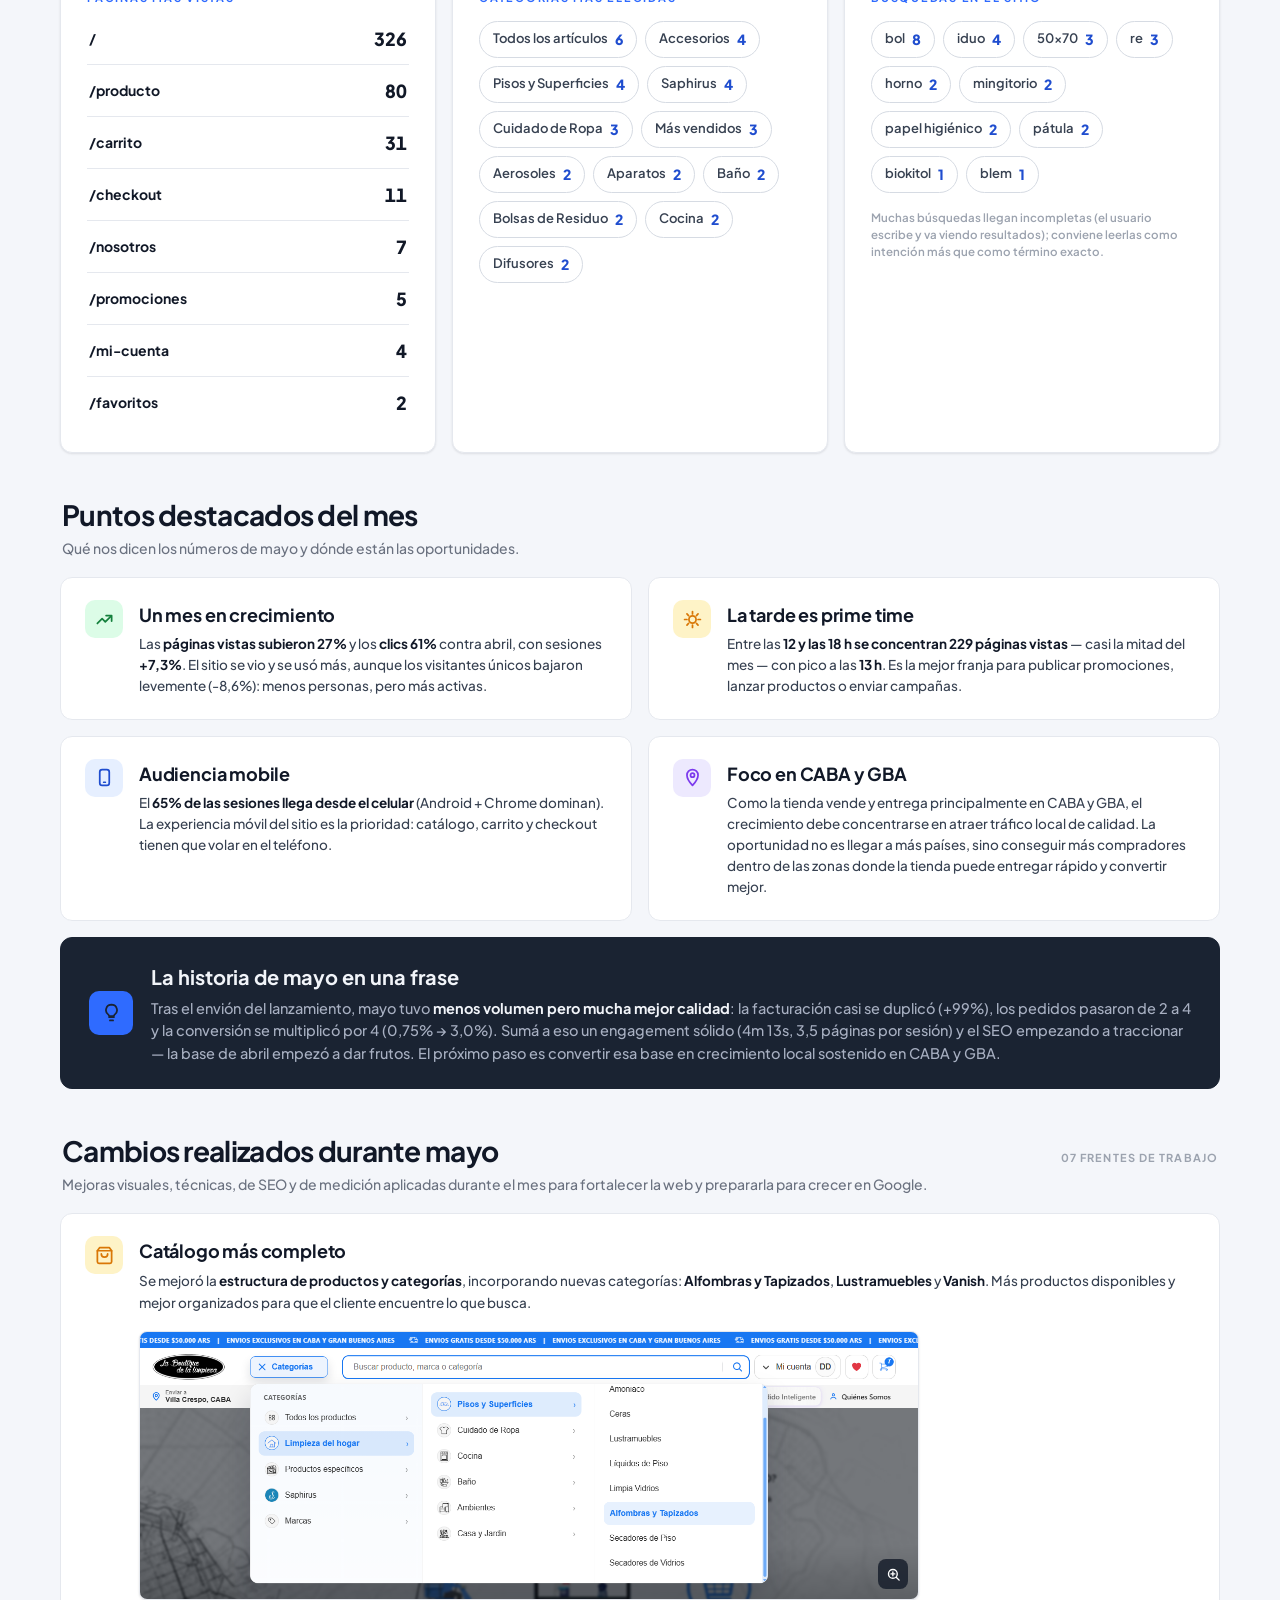
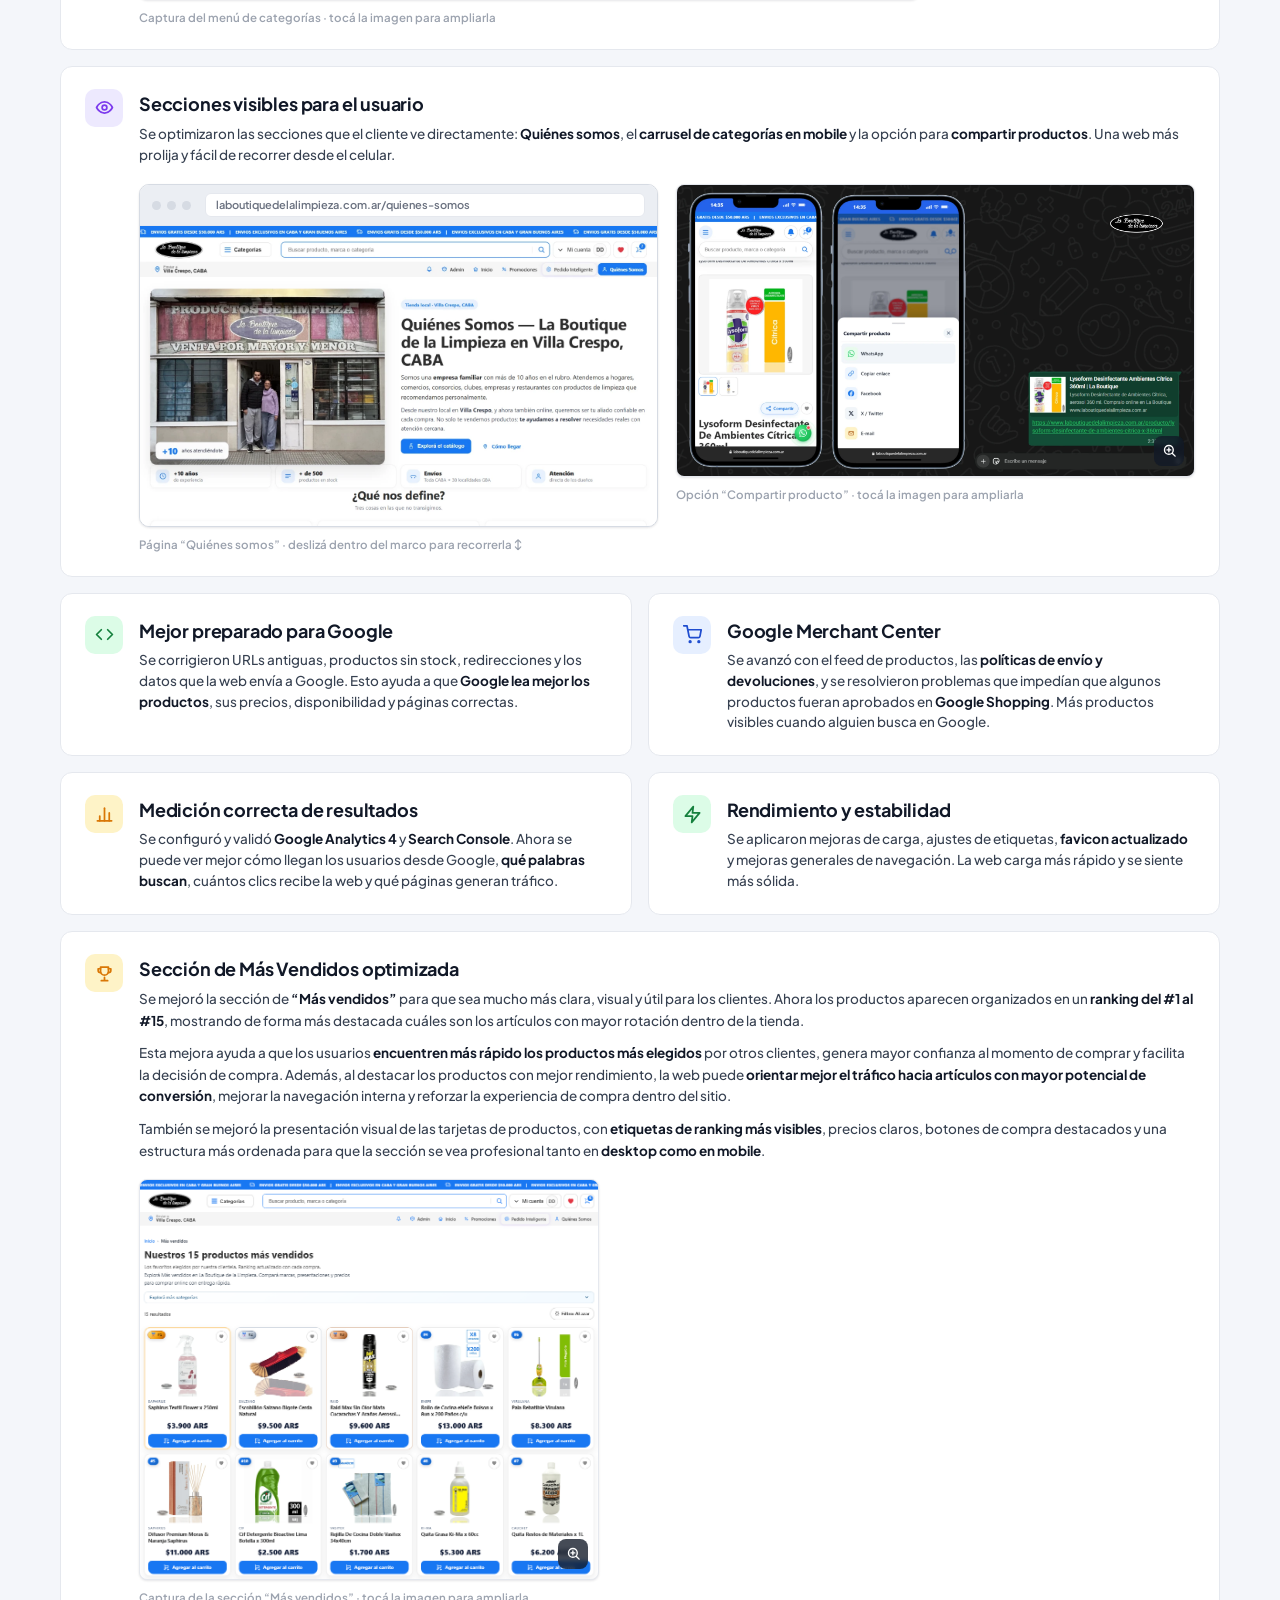
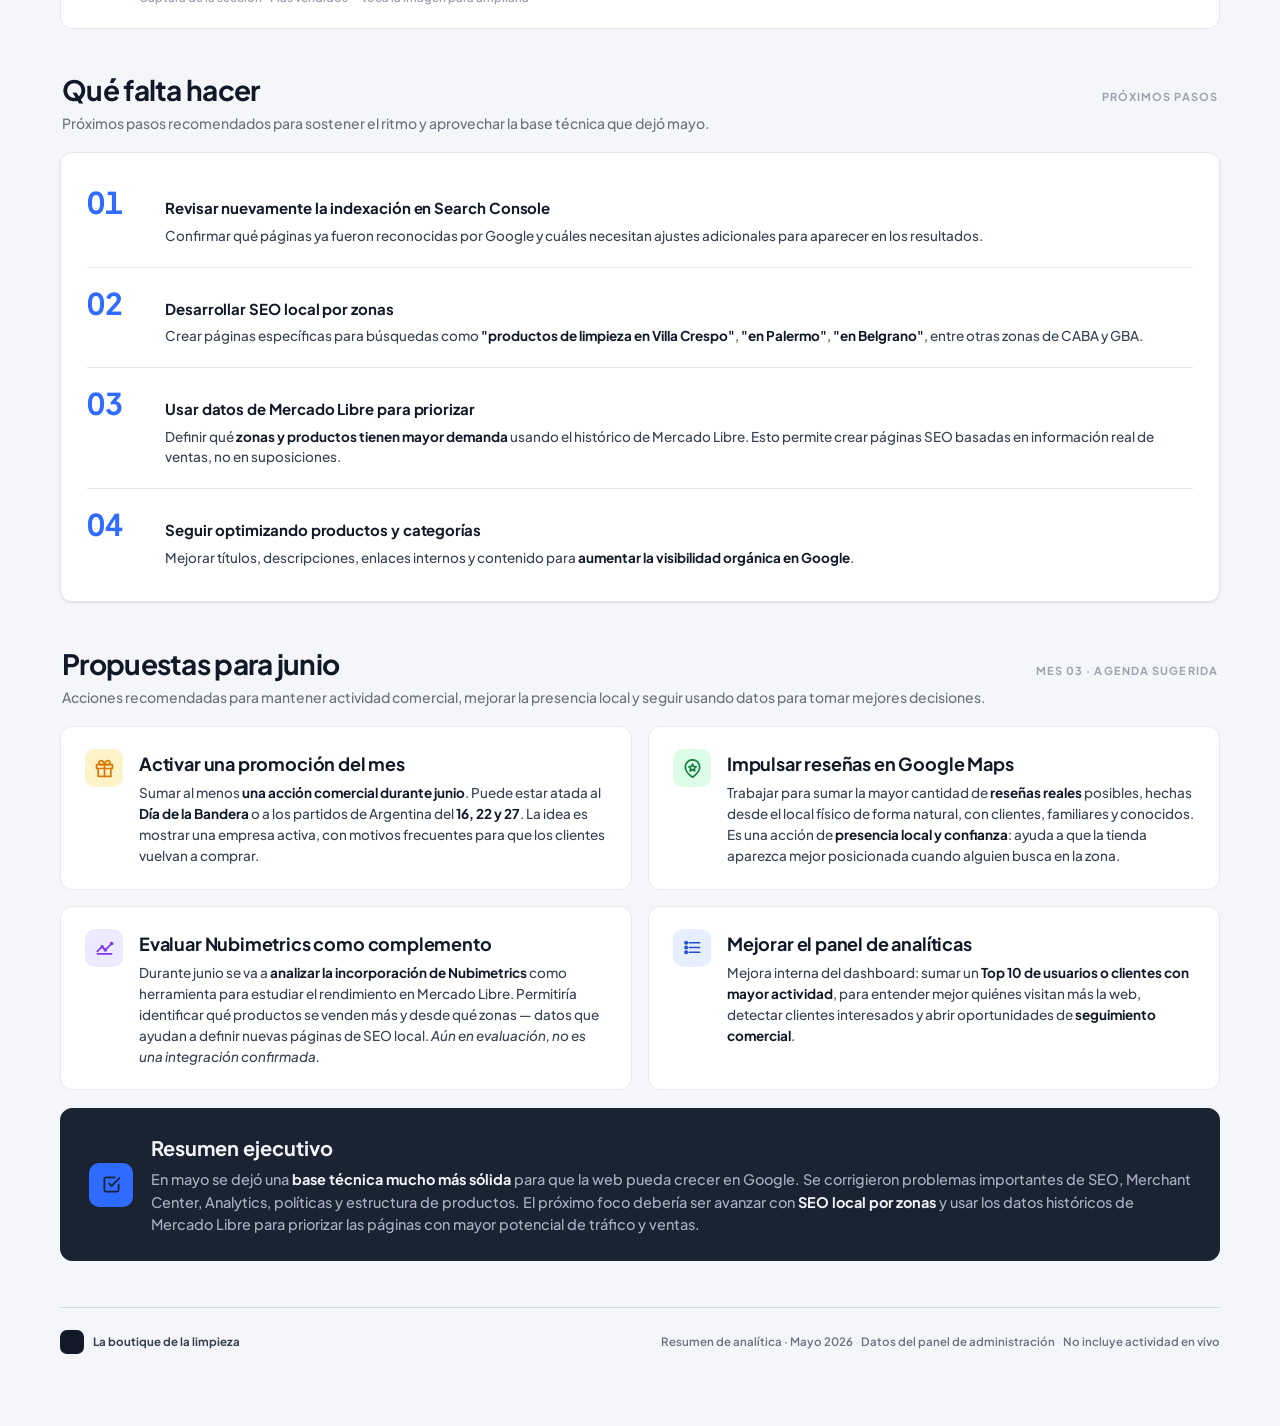
==== commit da4cb287: "Agregar reporte de Junio 2026 (cambios + próximos pasos) - junio.html: nueva página del reporte de j" ====
--- a/index.html
+++ b/index.html
@@ -25,6 +25,7 @@
         <span class="ms-ic" aria-hidden="true"><svg viewBox="0 0 24 24" fill="none" stroke="currentColor" stroke-width="2.2" stroke-linecap="round" stroke-linejoin="round"><rect x="3" y="4" width="18" height="18" rx="3"/><path d="M3 9h18M8 2v4M16 2v4"/></svg></span>
         <a class="ms-item" href="abril.html">Abril <i>’26</i></a>
         <a class="ms-item is-active" href="index.html" aria-current="page">Mayo <i>’26</i></a>
+        <a class="ms-item" href="junio.html">Junio <i>’26</i></a>
       </nav>
     </div>
     <div class="head-left">
